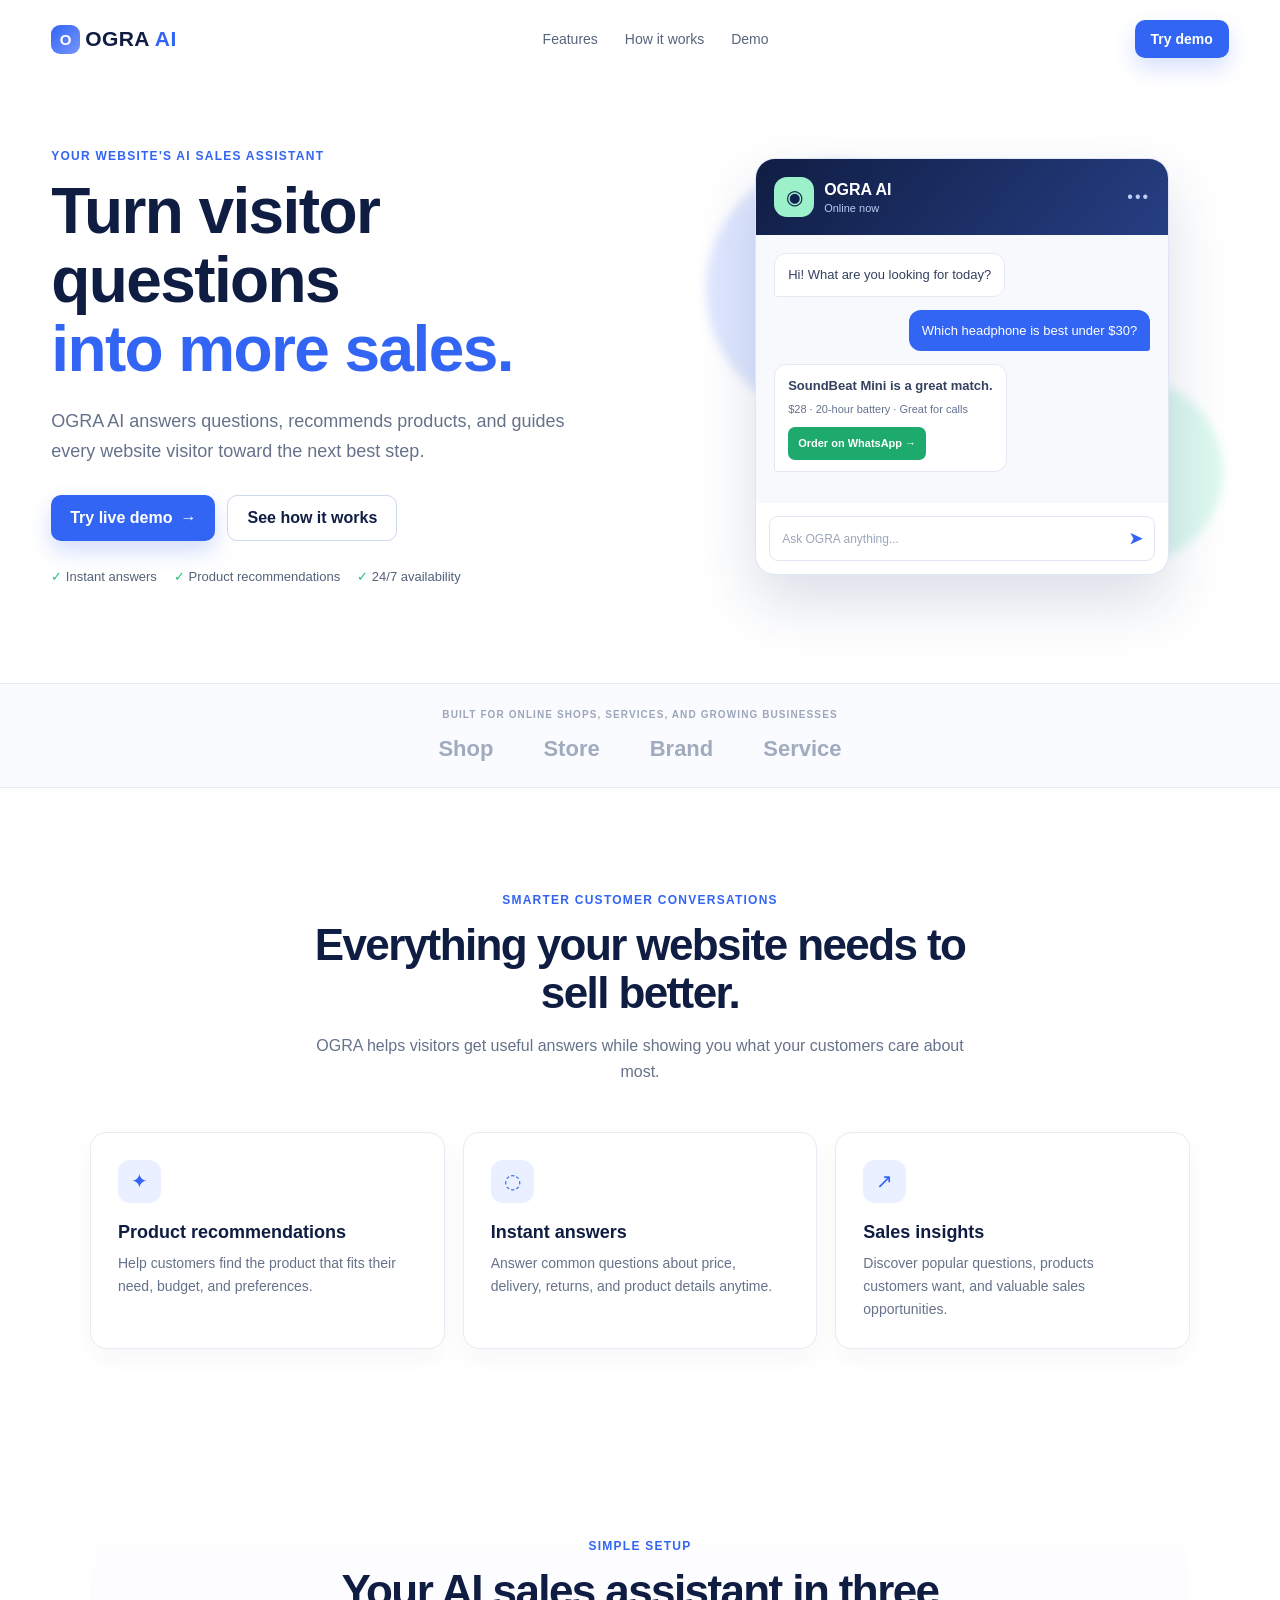
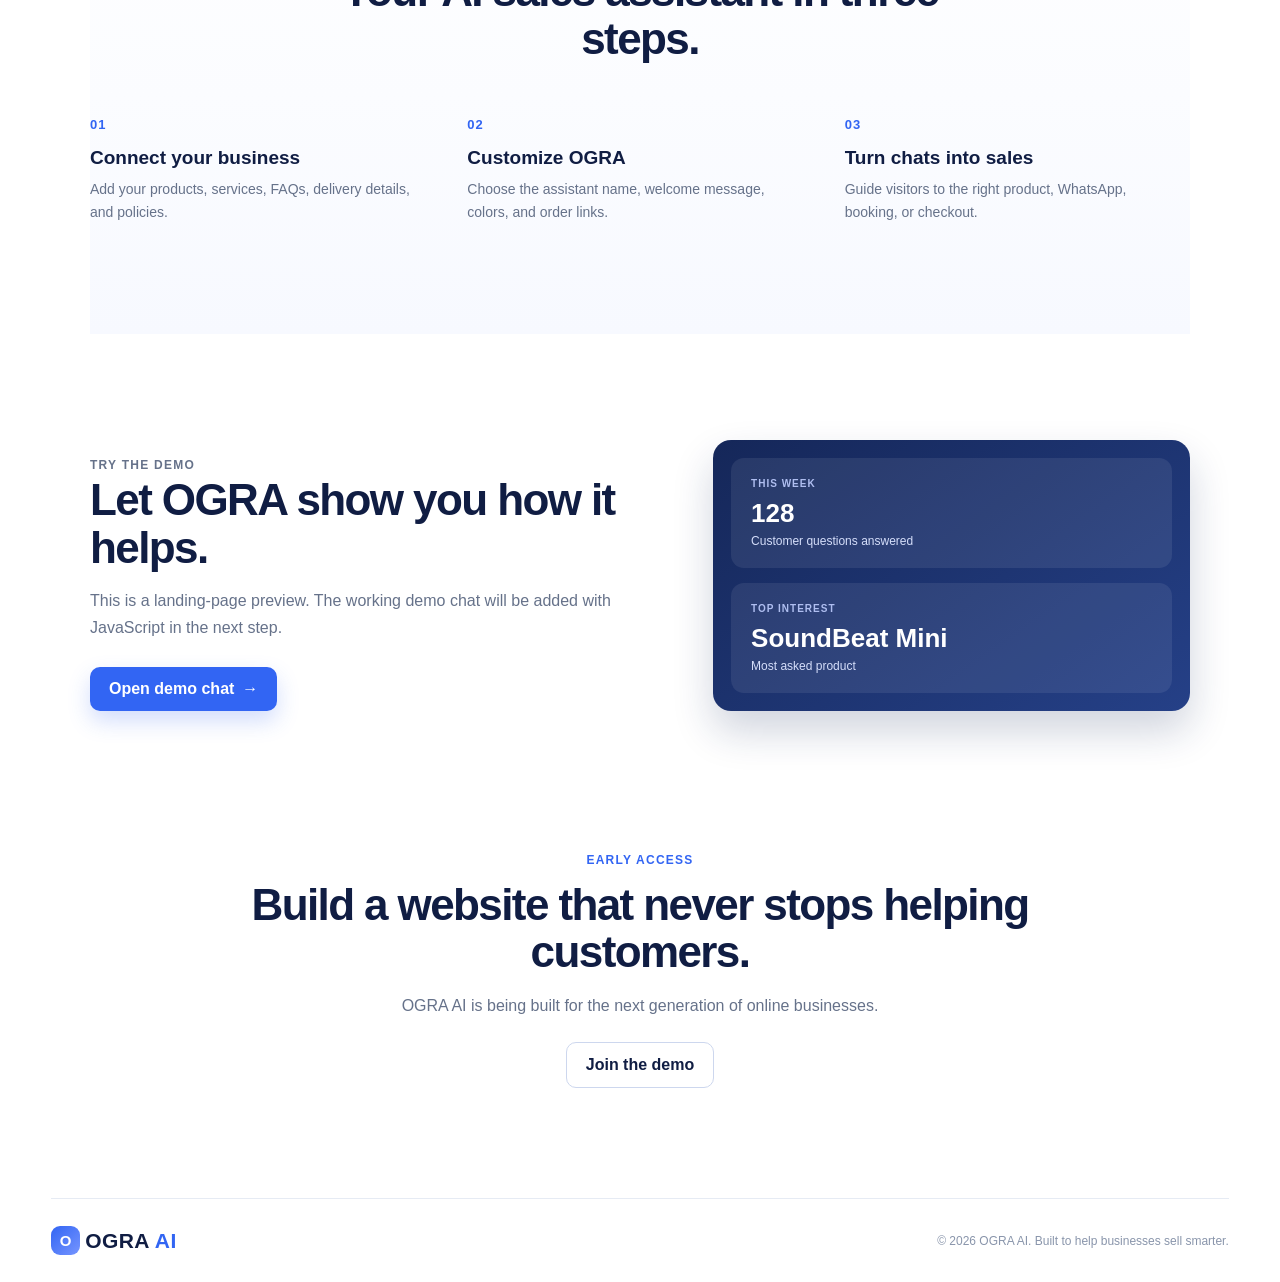
==== index.html @ 311d327b "Update index.html" ====
<!DOCTYPE html>
<html lang="en">
<head>
  <meta charset="UTF-8">
  <meta name="viewport" content="width=device-width, initial-scale=1.0">

  <title>OGRA AI — Your Website Sales Assistant</title>

  <link rel="stylesheet" href="style.css">
</head>

<body>

  <!-- INTRO: appears first -->
  <section class="ogra-intro" id="ograIntro" aria-label="OGRA opening animation">
    <div class="intro-grain"></div>

    <div class="intro-stage">
      <span class="intro-letter intro-o">O</span>
      <span class="intro-letter intro-g">G</span>
      <span class="intro-letter intro-r">R</span>
      <span class="intro-letter intro-a">A</span>

      <p class="intro-tagline">YOUR WEBSITE'S AI SALES ASSISTANT</p>
    </div>

    <div class="glass-dashboard" id="glassDashboard" aria-hidden="true">
      <div class="glass-shine"></div>

      <div class="glass-topbar">
        <div class="glass-brand">
          <span>O</span>
          <strong>OGRA</strong>
        </div>

        <div class="glass-dots">
          <i></i>
          <i></i>
          <i></i>
        </div>
      </div>

      <div class="glass-content">
        <div class="glass-side">
          <span class="glass-active"></span>
          <span></span>
          <span></span>
          <span></span>
          <span></span>
        </div>

        <div class="glass-main">
          <small>WELCOME BACK</small>
          <h2>Your AI is ready.</h2>

          <div class="glass-stats">
            <div>
              <small>CONVERSATIONS</small>
              <strong>128</strong>
            </div>

            <div>
              <small>LEADS TODAY</small>
              <strong>24</strong>
            </div>
          </div>

          <div class="glass-chart">
            <span></span>
            <span></span>
            <span></span>
            <span></span>
            <span></span>
            <span></span>
          </div>
        </div>
      </div>

      <div class="glass-crack crack-one"></div>
      <div class="glass-crack crack-two"></div>
      <div class="glass-crack crack-three"></div>
    </div>

    <div class="sound-choice" id="soundChoice">
      <button id="soundButton" type="button">
        <span>◌</span>
        Click to enable intro sound
      </button>
    </div>

    <div class="sand-layer" id="sandLayer" aria-hidden="true"></div>
  </section>

  <!-- REAL LANDING PAGE: reveals after glass effect -->
  <div class="site-reveal" id="siteReveal">
    <header class="navbar">
      <a class="logo" href="#">
        <span class="logo-mark">O</span>
        <span>OGRA</span>
        <em>AI</em>
      </a>

      <nav class="nav-links">
        <a href="#features">Features</a>
        <a href="#how-it-works">How it works</a>
        <a href="#demo">Demo</a>
      </nav>

      <a class="nav-button" href="#demo">Try demo</a>
    </header>

    <main>
      <section class="hero">
        <div class="hero-copy">
          <p class="eyebrow">YOUR WEBSITE'S AI SALES ASSISTANT</p>

          <h1>
            Turn visitor questions
            <span>into more sales.</span>
          </h1>

          <p class="hero-text">
            OGRA AI answers questions, recommends products, and guides every
            website visitor toward the next best step.
          </p>

          <div class="hero-actions">
            <a class="button primary-button" href="#demo">
              Try live demo <span>→</span>
            </a>

            <a class="button secondary-button" href="#how-it-works">
              See how it works
            </a>
          </div>

          <div class="hero-points">
            <span>✓ Instant answers</span>
            <span>✓ Product recommendations</span>
            <span>✓ 24/7 availability</span>
          </div>
        </div>

        <div class="hero-preview">
          <div class="blue-orb orb-one"></div>
          <div class="blue-orb orb-two"></div>

          <div class="chat-preview">
            <div class="chat-header">
              <div class="chat-brand">
                <span class="bot-icon">◉</span>

                <div>
                  <strong>OGRA AI</strong>
                  <small>Online now</small>
                </div>
              </div>

              <span class="more-icon">•••</span>
            </div>

            <div class="chat-body">
              <div class="message bot-message">
                Hi! What are you looking for today?
              </div>

              <div class="message user-message">
                Which headphone is best under $30?
              </div>

              <div class="message bot-message recommendation">
                <strong>SoundBeat Mini is a great match.</strong>
                <small>$28 · 20-hour battery · Great for calls</small>
                <button type="button" id="orderPreviewButton">
                  Order on WhatsApp →
                </button>
              </div>
            </div>

            <div class="chat-input-preview">
              <span>Ask OGRA anything...</span>
              <b>➤</b>
            </div>
          </div>
        </div>
      </section>

      <section class="business-strip">
        <p>BUILT FOR ONLINE SHOPS, SERVICES, AND GROWING BUSINESSES</p>

        <div class="business-types">
          <span>Shop</span>
          <span>Store</span>
          <span>Brand</span>
          <span>Service</span>
        </div>
      </section>

      <section class="features section-space" id="features">
        <div class="section-title">
          <p class="eyebrow">SMARTER CUSTOMER CONVERSATIONS</p>
          <h2>Everything your website needs to sell better.</h2>
          <p>
            OGRA helps visitors get useful answers while showing you what your
            customers care about most.
          </p>
        </div>

        <div class="feature-grid">
          <article class="feature-card">
            <div class="feature-icon">✦</div>
            <h3>Product recommendations</h3>
            <p>
              Help customers find the product that fits their need, budget, and
              preferences.
            </p>
          </article>

          <article class="feature-card">
            <div class="feature-icon">◌</div>
            <h3>Instant answers</h3>
            <p>
              Answer common questions about price, delivery, returns, and product
              details anytime.
            </p>
          </article>

          <article class="feature-card">
            <div class="feature-icon">↗</div>
            <h3>Sales insights</h3>
            <p>
              Discover popular questions, products customers want, and valuable
              sales opportunities.
            </p>
          </article>
        </div>
      </section>

      <section class="how-it-works section-space" id="how-it-works">
        <div class="section-title">
          <p class="eyebrow">SIMPLE SETUP</p>
          <h2>Your AI sales assistant in three steps.</h2>
        </div>

        <div class="steps-grid">
          <article class="step-card">
            <span class="step-number">01</span>
            <h3>Connect your business</h3>
            <p>Add your products, services, FAQs, delivery details, and policies.</p>
          </article>

          <article class="step-card">
            <span class="step-number">02</span>
            <h3>Customize OGRA</h3>
            <p>Choose the assistant name, welcome message, colors, and order links.</p>
          </article>

          <article class="step-card">
            <span class="step-number">03</span>
            <h3>Turn chats into sales</h3>
            <p>Guide visitors to the right product, WhatsApp, booking, or checkout.</p>
          </article>
        </div>
      </section>

      <section class="demo-section section-space" id="demo">
        <div class="demo-copy">
          <p class="eyebrow">TRY THE DEMO</p>
          <h2>Let OGRA show you how it helps.</h2>

          <p>
            This is a landing-page preview. The working demo chat will be added
            with JavaScript in the next step.
          </p>

          <button class="button primary-button" id="openDemoButton" type="button">
            Open demo chat <span>→</span>
          </button>
        </div>

        <div class="stats-card">
          <div>
            <small>THIS WEEK</small>
            <strong>128</strong>
            <span>Customer questions answered</span>
          </div>

          <div>
            <small>TOP INTEREST</small>
            <strong>SoundBeat Mini</strong>
            <span>Most asked product</span>
          </div>
        </div>
      </section>

      <section class="early-access">
        <p class="eyebrow">EARLY ACCESS</p>
        <h2>Build a website that never stops helping customers.</h2>
        <p>OGRA AI is being built for the next generation of online businesses.</p>
        <a class="button secondary-button" href="#demo">Join the demo</a>
      </section>
    </main>

    <footer>
      <a class="logo" href="#">
        <span class="logo-mark">O</span>
        <span>OGRA</span>
        <em>AI</em>
      </a>

      <p>© 2026 OGRA AI. Built to help businesses sell smarter.</p>
    </footer>
  </div>

  <script src="app.js"></script>
</body>
</html>
---- style.css ----
:root {
  --navy: #101d43;
  --blue: #3265f3;
  --blue-dark: #244dcc;
  --soft-blue: #eaf0ff;
  --green: #25bf80;
  --text: #18223a;
  --muted: #66728a;
  --line: #e6ebf4;
  --soft-bg: #f7f9ff;
  --white: #ffffff;
}

* {
  box-sizing: border-box;
}

html {
  scroll-behavior: smooth;
}

body {
  margin: 0;
  color: var(--text);
  background: var(--white);
  font-family: Arial, Helvetica, sans-serif;
}

a {
  color: inherit;
  text-decoration: none;
}

button,
input {
  font: inherit;
}

.navbar {
  width: min(1180px, 92%);
  min-height: 78px;
  margin: 0 auto;
  display: flex;
  align-items: center;
  justify-content: space-between;
  gap: 20px;
}

.logo {
  display: inline-flex;
  align-items: center;
  gap: 5px;
  color: var(--navy);
  font-size: 21px;
  font-weight: 800;
  letter-spacing: 0.4px;
}

.logo-mark {
  width: 29px;
  height: 29px;
  display: inline-flex;
  align-items: center;
  justify-content: center;
  border-radius: 9px;
  color: var(--white);
  background: linear-gradient(135deg, var(--blue), #7695ff);
  font-size: 15px;
}

.logo em {
  color: var(--blue);
  font-style: normal;
}

.nav-links {
  display: flex;
  align-items: center;
  gap: 27px;
  color: #58647c;
  font-size: 14px;
}

.nav-links a:hover {
  color: var(--blue);
}

.nav-button,
.button {
  display: inline-flex;
  align-items: center;
  justify-content: center;
  gap: 8px;
  border: 0;
  border-radius: 10px;
  padding: 13px 19px;
  font-weight: 700;
  cursor: pointer;
  transition: transform 0.2s ease, background 0.2s ease, border 0.2s ease;
}

.nav-button {
  padding: 11px 16px;
  color: var(--white);
  background: var(--blue);
  box-shadow: 0 10px 22px rgba(50, 101, 243, 0.2);
  font-size: 14px;
}

.primary-button {
  color: var(--white);
  background: var(--blue);
  box-shadow: 0 10px 22px rgba(50, 101, 243, 0.22);
}

.primary-button:hover,
.nav-button:hover {
  background: var(--blue-dark);
  transform: translateY(-2px);
}

.secondary-button {
  border: 1px solid #cdd7ee;
  color: var(--navy);
  background: var(--white);
}

.secondary-button:hover {
  border-color: var(--blue);
  color: var(--blue);
}

.hero {
  width: min(1180px, 92%);
  min-height: 605px;
  margin: 0 auto;
  display: grid;
  grid-template-columns: 1.05fr 0.95fr;
  align-items: center;
  gap: 55px;
  padding: 50px 0 78px;
}

.eyebrow {
  margin: 0 0 14px;
  color: var(--blue);
  font-size: 12px;
  font-weight: 800;
  letter-spacing: 1.25px;
}

.hero h1,
.section-title h2,
.demo-copy h2,
.early-access h2 {
  margin: 0;
  color: var(--navy);
  line-height: 1.08;
  letter-spacing: -1.6px;
}

.hero h1 {
  max-width: 610px;
  font-size: clamp(41px, 5.1vw, 64px);
}

.hero h1 span {
  display: block;
  color: var(--blue);
}

.hero-text {
  max-width: 520px;
  margin: 23px 0 28px;
  color: var(--muted);
  font-size: 18px;
  line-height: 1.65;
}

.hero-actions {
  display: flex;
  flex-wrap: wrap;
  gap: 12px;
}

.hero-points {
  display: flex;
  flex-wrap: wrap;
  gap: 17px;
  margin-top: 28px;
  color: #53617a;
  font-size: 13px;
}

.hero-points span::first-letter {
  color: var(--green);
}

.hero-preview {
  min-height: 430px;
  position: relative;
  display: flex;
  align-items: center;
  justify-content: center;
}

.blue-orb {
  position: absolute;
  border-radius: 50%;
  filter: blur(5px);
}

.orb-one {
  width: 258px;
  height: 258px;
  top: 2%;
  left: 2%;
  background: rgba(81, 122, 255, 0.18);
}

.orb-two {
  width: 185px;
  height: 185px;
  right: 1%;
  bottom: 4%;
  background: rgba(42, 209, 148, 0.16);
}

.chat-preview {
  width: min(100%, 414px);
  position: relative;
  z-index: 1;
  overflow: hidden;
  border: 1px solid #dfe6f4;
  border-radius: 20px;
  background: var(--white);
  box-shadow: 0 27px 60px rgba(25, 48, 104, 0.16);
}

.chat-header {
  display: flex;
  align-items: center;
  justify-content: space-between;
  padding: 18px;
  color: var(--white);
  background: linear-gradient(130deg, var(--navy), #263f83);
}

.chat-brand {
  display: flex;
  align-items: center;
  gap: 10px;
}

.bot-icon {
  width: 40px;
  height: 40px;
  display: grid;
  place-items: center;
  border-radius: 13px;
  color: #10204d;
  background: #9cf0ca;
  font-size: 20px;
}

.chat-brand strong,
.chat-brand small {
  display: block;
}

.chat-brand small {
  margin-top: 3px;
  color: #bdcaf4;
  font-size: 11px;
}

.more-icon {
  color: #c0ccf5;
  letter-spacing: 2px;
}

.chat-body {
  min-height: 268px;
  padding: 18px;
  background: #f7f9fd;
}

.message {
  width: fit-content;
  max-width: 89%;
  margin-bottom: 13px;
  padding: 11px 13px;
  border-radius: 12px;
  font-size: 13px;
  line-height: 1.5;
}

.bot-message {
  color: #34415f;
  background: var(--white);
  border: 1px solid #e4eaf4;
  border-bottom-left-radius: 3px;
}

.user-message {
  margin-left: auto;
  color: var(--white);
  background: var(--blue);
  border-bottom-right-radius: 3px;
}

.recommendation strong,
.recommendation small {
  display: block;
}

.recommendation small {
  margin-top: 5px;
  color: #65728e;
  font-size: 11px;
}

.recommendation button {
  border: 0;
  border-radius: 7px;
  margin-top: 10px;
  padding: 8px 10px;
  color: var(--white);
  background: #1eaa6c;
  font-size: 11px;
  font-weight: 700;
  cursor: pointer;
}

.chat-input-preview {
  display: flex;
  align-items: center;
  justify-content: space-between;
  margin: 13px;
  padding: 12px;
  border: 1px solid #dfe6f2;
  border-radius: 9px;
  color: #9ba6ba;
  font-size: 12px;
}

.chat-input-preview b {
  color: var(--blue);
  font-size: 16px;
}

.business-strip {
  padding: 25px 4%;
  text-align: center;
  background: #fafbff;
  border-top: 1px solid var(--line);
  border-bottom: 1px solid var(--line);
}

.business-strip p {
  margin: 0 0 16px;
  color: #9ca6b9;
  font-size: 10px;
  font-weight: 800;
  letter-spacing: 1.1px;
}

.business-types {
  display: flex;
  justify-content: center;
  flex-wrap: wrap;
  gap: 50px;
  color: #a0abbd;
  font-size: 22px;
  font-weight: 800;
}

.section-space {
  width: min(1100px, 90%);
  margin: 0 auto;
  padding: 105px 0;
}

.section-title {
  max-width: 670px;
  margin: 0 auto;
  text-align: center;
}

.section-title h2,
.demo-copy h2,
.early-access h2 {
  font-size: clamp(31px, 4vw, 44px);
}

.section-title > p:last-child,
.demo-copy > p,
.early-access > p:not(.eyebrow) {
  margin: 17px auto 0;
  color: var(--muted);
  line-height: 1.65;
}

.feature-grid {
  display: grid;
  grid-template-columns: repeat(3, 1fr);
  gap: 18px;
  margin-top: 46px;
}

.feature-card {
  padding: 27px;
  border: 1px solid var(--line);
  border-radius: 16px;
  background: var(--white);
  box-shadow: 0 10px 25px rgba(39, 61, 112, 0.04);
}

.feature-icon {
  width: 43px;
  height: 43px;
  display: grid;
  place-items: center;
  border-radius: 12px;
  color: var(--blue);
  background: var(--soft-blue);
  font-size: 20px;
}

.feature-card h3 {
  margin: 19px 0 9px;
  color: var(--navy);
  font-size: 18px;
}

.feature-card p {
  margin: 0;
  color: var(--muted);
  font-size: 14px;
  line-height: 1.65;
}

.how-it-works {
  padding-top: 85px;
  background: linear-gradient(180deg, var(--white), #f7f9ff);
}

.steps-grid {
  display: grid;
  grid-template-columns: repeat(3, 1fr);
  gap: 32px;
  margin-top: 48px;
}

.step-card {
  padding: 5px 15px 5px 0;
}

.step-number {
  display: inline-block;
  color: var(--blue);
  font-size: 13px;
  font-weight: 800;
  letter-spacing: 1px;
}

.step-card h3 {
  margin: 14px 0 9px;
  color: var(--navy);
  font-size: 19px;
}

.step-card p {
  margin: 0;
  color: var(--muted);
  font-size: 14px;
  line-height: 1.65;
}

.demo-section {
  display: grid;
  grid-template-columns: 1fr 0.85fr;
  align-items: center;
  gap: 62px;
}

.demo-copy > p {
  margin-left: 0;
}

.demo-copy .primary-button {
  margin-top: 26px;
}

.stats-card {
  display: grid;
  gap: 15px;
  padding: 18px;
  border-radius: 18px;
  color: var(--white);
  background: linear-gradient(145deg, #152759, #254087);
  box-shadow: 0 20px 40px rgba(21, 39, 89, 0.2);
}

.stats-card div {
  padding: 20px;
  border-radius: 13px;
  background: rgba(255, 255, 255, 0.08);
}

.stats-card small,
.stats-card strong,
.stats-card span {
  display: block;
}

.stats-card small {
  color: #afbef0;
  font-size: 10px;
  font-weight: 800;
  letter-spacing: 1px;
}

.stats-card strong {
  margin: 9px 0 5px;
  font-size: 26px;
}

.stats-card span {
  color: #d5defa;
  font-size: 12px;
}

.early-access {
  width: min(900px, 90%);
  margin: 0 auto;
  padding: 37px 0 110px;
  text-align: center;
}

.early-access .secondary-button {
  margin-top: 23px;
}

footer {
  width: min(1180px, 92%);
  margin: 0 auto;
  padding: 27px 0;
  display: flex;
  align-items: center;
  justify-content: space-between;
  gap: 15px;
  border-top: 1px solid var(--line);
}

footer p {
  margin: 0;
  color: #8995ab;
  font-size: 12px;
}

@media (max-width: 800px) {
  .nav-links {
    display: none;
  }

  .hero,
  .demo-section {
    grid-template-columns: 1fr;
  }

  .hero {
    padding-top: 38px;
  }

  .hero-preview {
    min-height: 375px;
  }

  .feature-grid,
  .steps-grid {
    grid-template-columns: 1fr;
  }

  .feature-card,
  .step-card {
    width: 100%;
    max-width: 500px;
    margin: 0 auto;
  }
}

@media (max-width: 500px) {
  .navbar {
    min-height: 68px;
  }

  .nav-button {
    padding: 9px 11px;
    font-size: 12px;
  }

  .hero h1 {
    font-size: 40px;
  }

  .hero-text {
    font-size: 16px;
  }

  .hero-points {
    gap: 10px;
    font-size: 12px;
  }

  .business-types {
    gap: 20px;
    font-size: 17px;
  }

  footer {
    flex-direction: column;
    align-items: flex-start;
  }
}

/* ==========================================
   SIMPLE OGRA INTRO — CHOCOLATE BACKGROUND
   ========================================== */

.ogra-intro {
  position: fixed;
  z-index: 9999;
  inset: 0;
  display: grid;
  place-items: center;
  overflow: hidden;
  background:
    radial-gradient(circle at 50% 35%, rgba(157, 95, 59, 0.33), transparent 35%),
    linear-gradient(135deg, #2a160f, #5a321f 48%, #2b1710);
  animation: ogra-intro-exit 0.9s cubic-bezier(0.7, 0, 0.9, 0.5) 4.8s forwards;
}

.intro-grain {
  position: absolute;
  inset: 0;
  opacity: 0.17;
  background-image:
    radial-gradient(rgba(255, 245, 230, 0.7) 0.7px, transparent 0.8px),
    radial-gradient(rgba(0, 0, 0, 0.5) 0.7px, transparent 0.8px);
  background-position: 0 0, 5px 5px;
  background-size: 10px 10px;
  pointer-events: none;
}

.intro-stage {
  width: min(90vw, 860px);
  position: relative;
  z-index: 2;
  display: flex;
  align-items: center;
  justify-content: center;
  gap: clamp(8px, 2vw, 25px);
  padding-bottom: 28px;
}

.ribbon-left,
.ribbon-right,
.ribbon-top,
.scissors {
  display: none;
}

.intro-stage::before {
  content: "O";
  opacity: 0;
  color: #fffdf8;
  font-family: Arial, Helvetica, sans-serif;
  font-size: clamp(90px, 18vw, 190px);
  font-weight: 900;
  letter-spacing: -10px;
  text-shadow: 0 12px 24px rgba(0, 0, 0, 0.28);
  transform: translateX(-120px) rotate(-15deg) scale(0.7);
  animation: ogra-letter-o 0.55s cubic-bezier(0.2, 0.9, 0.2, 1) 0.35s forwards;
}

.top-ribbon-left,
.top-ribbon-right {
  position: relative;
  opacity: 0;
  color: #fffdf8;
  font-family: Arial, Helvetica, sans-serif;
  font-size: clamp(90px, 18vw, 190px);
  font-weight: 900;
  line-height: 1;
  letter-spacing: -10px;
  text-shadow: 0 12px 24px rgba(0, 0, 0, 0.28);
}

.top-ribbon-left {
  order: 2;
  transform: translateY(-110px) scale(0.7);
  animation: ogra-letter-g 0.55s cubic-bezier(0.2, 0.9, 0.2, 1) 1.05s forwards;
}

.top-ribbon-right {
  order: 3;
  transform: translateY(110px) scale(0.7);
  animation: ogra-letter-r 0.55s cubic-bezier(0.2, 0.9, 0.2, 1) 1.7s forwards;
}

.intro-stage::after {
  content: "A";
  order: 4;
  opacity: 0;
  color: #fffdf8;
  font-family: Arial, Helvetica, sans-serif;
  font-size: clamp(90px, 18vw, 190px);
  font-weight: 900;
  letter-spacing: -10px;
  text-shadow: 0 12px 24px rgba(0, 0, 0, 0.28);
  transform: translateX(120px) rotate(15deg) scale(0.7);
  animation: ogra-letter-a 0.55s cubic-bezier(0.2, 0.9, 0.2, 1) 2.35s forwards;
}

.intro-tagline {
  position: absolute;
  z-index: 3;
  left: 50%;
  bottom: -20px;
  width: 100%;
  opacity: 0;
  color: #f2d8bd;
  transform: translateX(-50%) translateY(15px);
  text-align: center;
  font-family: Arial, Helvetica, sans-serif;
  font-size: clamp(9px, 1.5vw, 13px);
  font-weight: 800;
  letter-spacing: 3px;
  animation: ogra-tagline-show 0.45s ease 3.35s forwards;
}

@keyframes ogra-letter-o {
  to {
    opacity: 1;
    transform: translateX(0) rotate(0) scale(1);
  }
}

@keyframes ogra-letter-g {
  to {
    opacity: 1;
    transform: translateY(0) scale(1);
  }
}

@keyframes ogra-letter-r {
  to {
    opacity: 1;
    transform: translateY(0) scale(1);
  }
}

@keyframes ogra-letter-a {
  to {
    opacity: 1;
    transform: translateX(0) rotate(0) scale(1);
  }
}

@keyframes ogra-tagline-show {
  to {
    opacity: 1;
    transform: translateX(-50%) translateY(0);
  }
}

@keyframes ogra-intro-exit {
  to {
    visibility: hidden;
    transform: translateY(110%);
  }
}

@media (prefers-reduced-motion: reduce) {
  .ogra-intro {
    display: none;
  }
}
/* FIX: SHOW G AND R IN SIMPLE OGRA INTRO */
.ribbon-top {
  display: flex;
  position: relative;
  z-index: 3;
  width: auto;
  height: auto;
  top: auto;
  left: auto;
  transform: none;
  background: transparent;
  box-shadow: none;
  animation: none;
}

.top-ribbon-full {
  display: none;
}

.top-ribbon-left,
.top-ribbon-right {
  position: relative;
  display: inline-block;
  opacity: 0;
  color: #fffdf8;
  font-family: Arial, Helvetica, sans-serif;
  font-size: clamp(90px, 18vw, 190px);
  font-weight: 900;
  line-height: 1;
  letter-spacing: -10px;
  text-shadow: 0 12px 24px rgba(0, 0, 0, 0.28);
}

.top-ribbon-left {
  left: auto;
  order: 2;
  transform: translateY(-110px) scale(0.7);
  animation: ogra-letter-g 0.55s cubic-bezier(0.2, 0.9, 0.2, 1) 1.05s forwards;
}

.top-ribbon-right {
  right: auto;
  order: 3;
  transform: translateY(110px) scale(0.7);
  animation: ogra-letter-r 0.55s cubic-bezier(0.2, 0.9, 0.2, 1) 1.7s forwards;
}
/* ==========================================
   OGRA BALL REVEAL TRANSITION
   ========================================== */

/* Intro exits downward slightly earlier */
.ogra-intro {
  animation: ogra-intro-drop 0.9s cubic-bezier(0.7, 0, 0.9, 0.5) 4.65s forwards;
}

/* A glow ball appears in the center as the intro leaves */
.ogra-intro::after {
  position: absolute;
  z-index: 50;
  top: 50%;
  left: 50%;
  width: 22px;
  height: 22px;
  content: "";
  opacity: 0;
  border-radius: 50%;
  background: radial-gradient(
    circle at 35% 30%,
    #dce7ff 0,
    #83a5ff 24%,
    #3265f3 53%,
    #162b72 78%,
    #0d1636 100%
  );
  box-shadow:
    0 0 0 7px rgba(140, 169, 255, 0.18),
    0 0 35px 14px rgba(74, 116, 255, 0.55),
    0 0 95px 35px rgba(50, 101, 243, 0.27);
  transform: translate(-50%, -50%) scale(0);
  animation: ogra-glow-ball 1.15s cubic-bezier(0.16, 0.85, 0.3, 1) 4.05s forwards;
}

/* Keep text on top until the ball transition starts */
.intro-stage,
.intro-tagline {
  animation-fill-mode: forwards;
}

@keyframes ogra-glow-ball {
  0% {
    opacity: 0;
    transform: translate(-50%, -50%) scale(0);
  }

  15% {
    opacity: 1;
    transform: translate(-50%, -50%) scale(1);
  }

  100% {
    opacity: 1;
    transform: translate(-50%, -50%) scale(85);
  }
}

@keyframes ogra-intro-drop {
  to {
    visibility: hidden;
    transform: translateY(110%);
  }
}
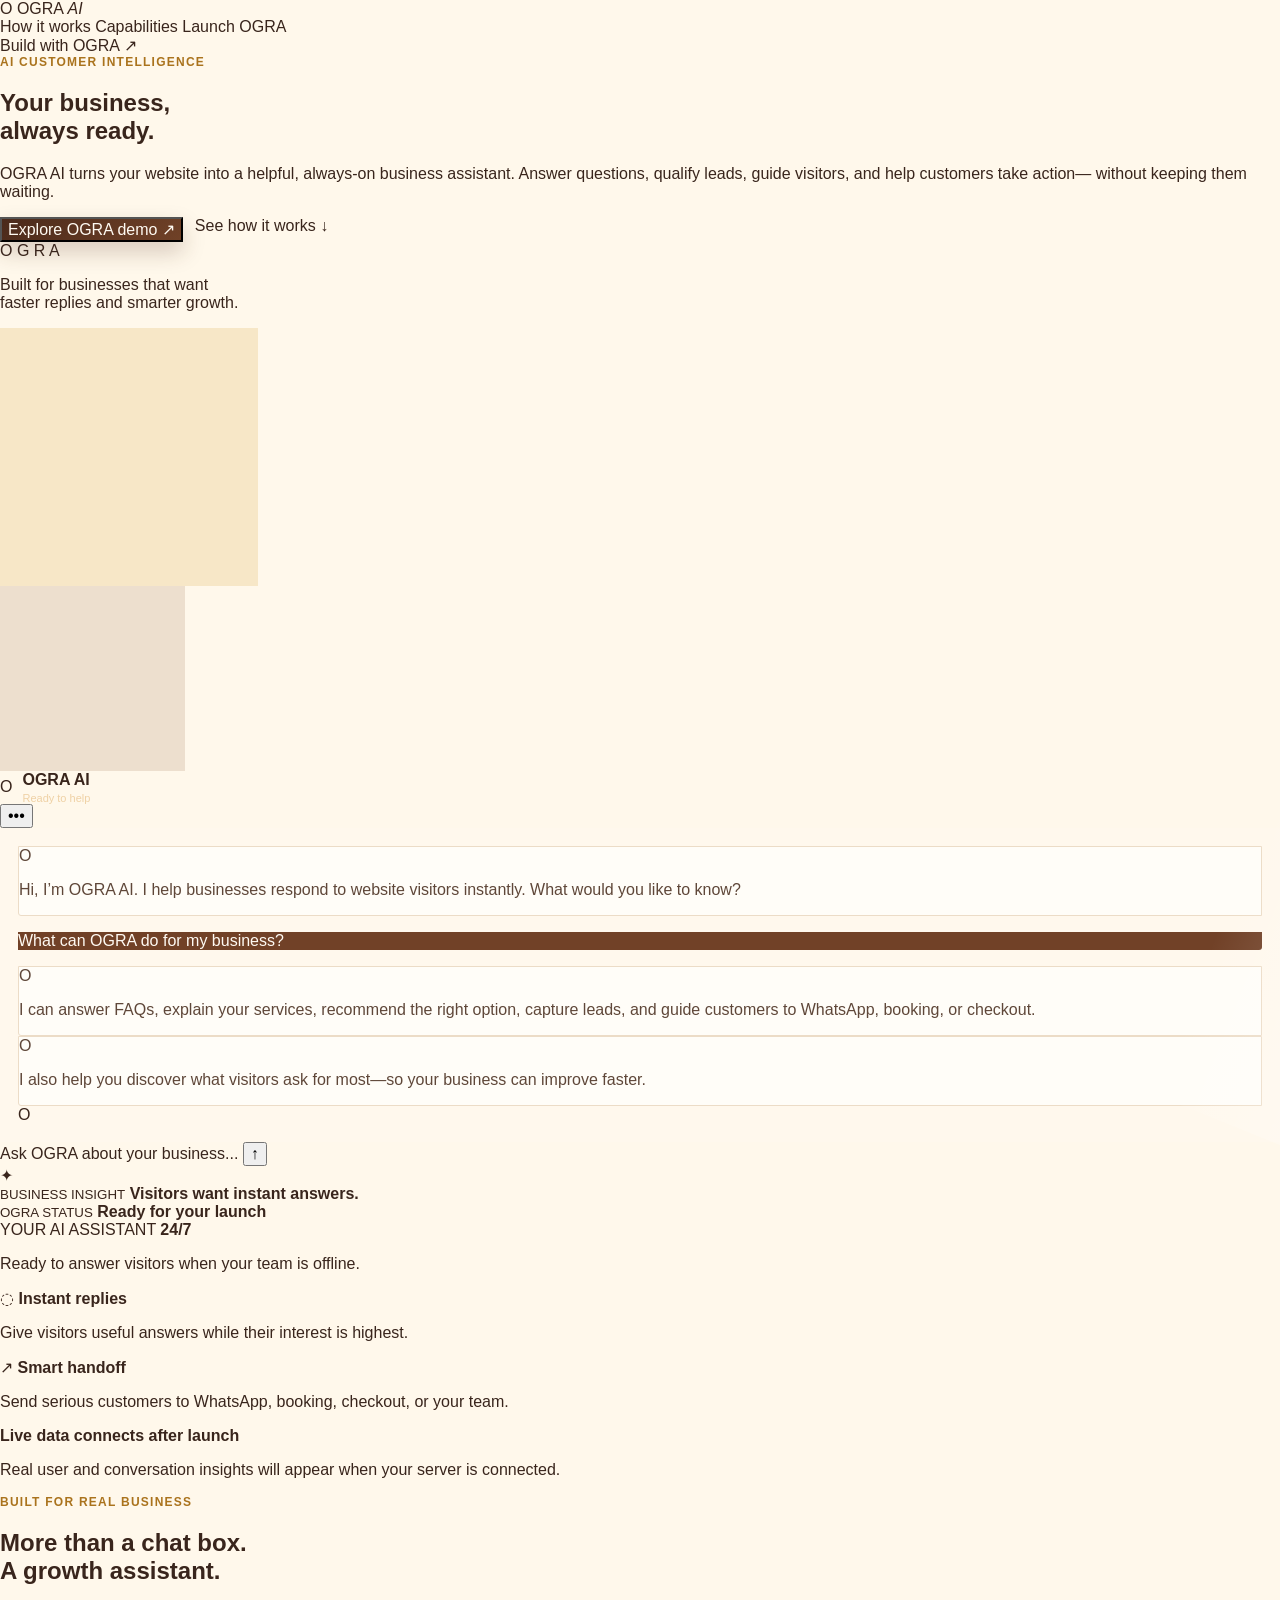
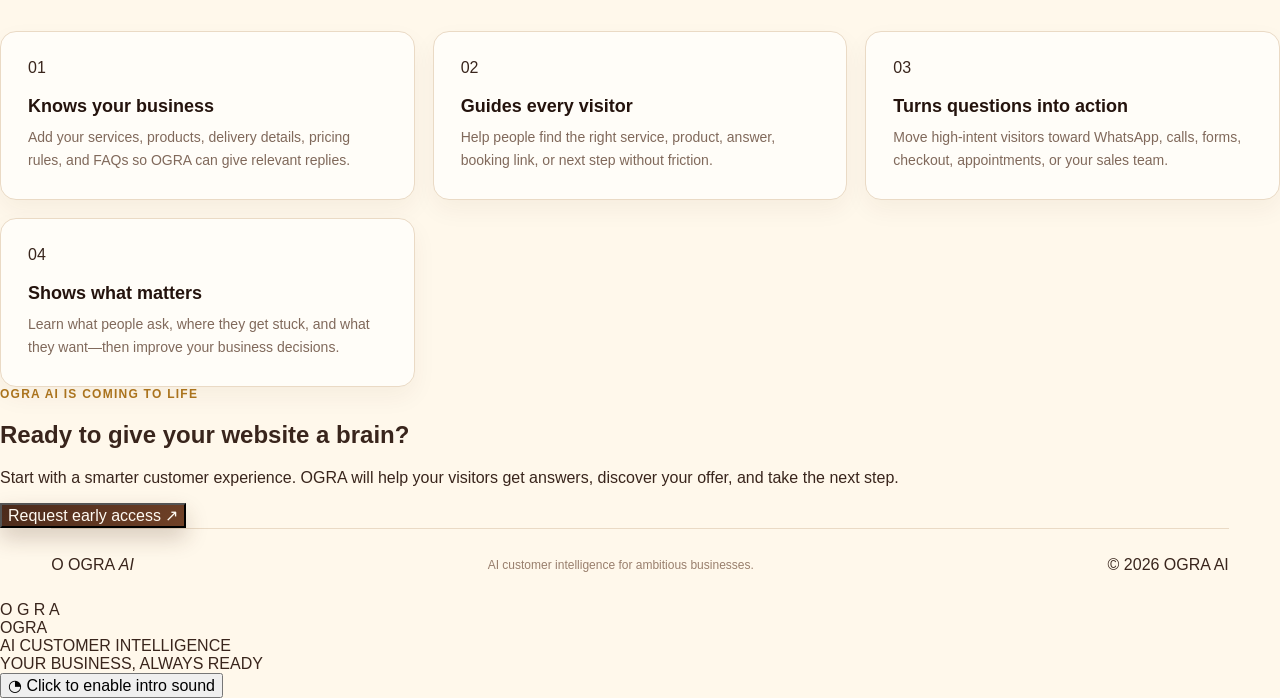
==== commit 319f2ddb: "Update index.html" ====
--- a/index.html
+++ b/index.html
@@ -1,315 +1,289 @@
 <!DOCTYPE html>
 <html lang="en">
 <head>
-  <meta charset="UTF-8">
-  <meta name="viewport" content="width=device-width, initial-scale=1.0">
-
-  <title>OGRA AI — Your Website Sales Assistant</title>
-
-  <link rel="stylesheet" href="style.css">
+  <meta charset="UTF-8" />
+  <meta name="viewport" content="width=device-width, initial-scale=1.0" />
+  <meta
+    name="description"
+    content="OGRA AI is an intelligent website chatbot that answers customers, captures leads, and helps businesses grow."
+  />
+  <title>OGRA AI — Your Business, Always Ready</title>
+
+  <link rel="preconnect" href="https://fonts.googleapis.com" />
+  <link rel="preconnect" href="https://fonts.gstatic.com" crossorigin />
+  <link
+    href="https://fonts.googleapis.com/css2?family=DM+Mono:wght@400;500&family=Manrope:wght@400;500;600;700;800&display=swap"
+    rel="stylesheet"
+  />
+
+  <link rel="stylesheet" href="style.css" />
 </head>
 
 <body>
-
-  <!-- INTRO: appears first -->
-  <section class="ogra-intro" id="ograIntro" aria-label="OGRA opening animation">
-    <div class="intro-grain"></div>
-
-    <div class="intro-stage">
-      <span class="intro-letter intro-o">O</span>
-      <span class="intro-letter intro-g">G</span>
-      <span class="intro-letter intro-r">R</span>
-      <span class="intro-letter intro-a">A</span>
-
-      <p class="intro-tagline">YOUR WEBSITE'S AI SALES ASSISTANT</p>
-    </div>
-
-    <div class="glass-dashboard" id="glassDashboard" aria-hidden="true">
-      <div class="glass-shine"></div>
-
-      <div class="glass-topbar">
-        <div class="glass-brand">
-          <span>O</span>
-          <strong>OGRA</strong>
-        </div>
-
-        <div class="glass-dots">
-          <i></i>
-          <i></i>
-          <i></i>
-        </div>
-      </div>
-
-      <div class="glass-content">
-        <div class="glass-side">
-          <span class="glass-active"></span>
-          <span></span>
-          <span></span>
-          <span></span>
-          <span></span>
-        </div>
-
-        <div class="glass-main">
-          <small>WELCOME BACK</small>
-          <h2>Your AI is ready.</h2>
-
-          <div class="glass-stats">
-            <div>
-              <small>CONVERSATIONS</small>
-              <strong>128</strong>
-            </div>
-
-            <div>
-              <small>LEADS TODAY</small>
-              <strong>24</strong>
-            </div>
-          </div>
-
-          <div class="glass-chart">
-            <span></span>
-            <span></span>
-            <span></span>
-            <span></span>
-            <span></span>
-            <span></span>
-          </div>
-        </div>
-      </div>
-
-      <div class="glass-crack crack-one"></div>
-      <div class="glass-crack crack-two"></div>
-      <div class="glass-crack crack-three"></div>
-    </div>
-
-    <div class="sound-choice" id="soundChoice">
-      <button id="soundButton" type="button">
-        <span>◌</span>
-        Click to enable intro sound
-      </button>
-    </div>
-
-    <div class="sand-layer" id="sandLayer" aria-hidden="true"></div>
-  </section>
-
-  <!-- REAL LANDING PAGE: reveals after glass effect -->
-  <div class="site-reveal" id="siteReveal">
-    <header class="navbar">
-      <a class="logo" href="#">
-        <span class="logo-mark">O</span>
-        <span>OGRA</span>
-        <em>AI</em>
+  <div class="site-shell">
+    <header class="site-header">
+      <a class="brand" href="#top" aria-label="OGRA AI home">
+        <span class="brand-mark">O</span>
+        <span>OGRA <em>AI</em></span>
       </a>
 
-      <nav class="nav-links">
-        <a href="#features">Features</a>
+      <nav class="site-nav" aria-label="Primary navigation">
         <a href="#how-it-works">How it works</a>
-        <a href="#demo">Demo</a>
+        <a href="#features">Capabilities</a>
+        <a href="#launch">Launch OGRA</a>
       </nav>
 
-      <a class="nav-button" href="#demo">Try demo</a>
+      <a class="header-cta" href="#launch">Build with OGRA <span>↗</span></a>
     </header>
 
-    <main>
-      <section class="hero">
+    <main id="top">
+      <section class="hero-section">
         <div class="hero-copy">
-          <p class="eyebrow">YOUR WEBSITE'S AI SALES ASSISTANT</p>
+          <p class="eyebrow">
+            <span class="eyebrow-dot"></span>
+            AI CUSTOMER INTELLIGENCE
+          </p>
 
           <h1>
-            Turn visitor questions
-            <span>into more sales.</span>
+            Your business,<br />
+            <span>always ready.</span>
           </h1>
 
-          <p class="hero-text">
-            OGRA AI answers questions, recommends products, and guides every
-            website visitor toward the next best step.
+          <p class="hero-description">
+            OGRA AI turns your website into a helpful, always-on business assistant.
+            Answer questions, qualify leads, guide visitors, and help customers take action—
+            without keeping them waiting.
           </p>
 
           <div class="hero-actions">
-            <a class="button primary-button" href="#demo">
-              Try live demo <span>→</span>
+            <button id="openDemoButton" class="primary-button" type="button">
+              Explore OGRA demo
+              <span>↗</span>
+            </button>
+
+            <a class="text-link" href="#how-it-works">
+              See how it works
+              <span>↓</span>
             </a>
-
-            <a class="button secondary-button" href="#how-it-works">
-              See how it works
-            </a>
-          </div>
-
-          <div class="hero-points">
-            <span>✓ Instant answers</span>
-            <span>✓ Product recommendations</span>
-            <span>✓ 24/7 availability</span>
-          </div>
-        </div>
-
-        <div class="hero-preview">
-          <div class="blue-orb orb-one"></div>
-          <div class="blue-orb orb-two"></div>
-
-          <div class="chat-preview">
-            <div class="chat-header">
+          </div>
+
+          <div class="trust-row">
+            <div class="trust-avatars" aria-label="Business teams using OGRA">
+              <span>O</span>
+              <span>G</span>
+              <span>R</span>
+              <span>A</span>
+            </div>
+
+            <p>
+              Built for businesses that want<br />
+              faster replies and smarter growth.
+            </p>
+          </div>
+        </div>
+
+        <div class="hero-visual" aria-label="OGRA AI chatbot interface preview">
+          <div class="orb orb-one"></div>
+          <div class="orb orb-two"></div>
+
+          <div class="chat-window">
+            <div class="chat-topbar">
               <div class="chat-brand">
-                <span class="bot-icon">◉</span>
-
+                <span class="chat-logo">O</span>
                 <div>
                   <strong>OGRA AI</strong>
-                  <small>Online now</small>
+                  <small><span></span> Ready to help</small>
                 </div>
               </div>
 
-              <span class="more-icon">•••</span>
+              <button class="more-button" type="button" aria-label="More options">•••</button>
             </div>
 
             <div class="chat-body">
-              <div class="message bot-message">
-                Hi! What are you looking for today?
-              </div>
-
-              <div class="message user-message">
-                Which headphone is best under $30?
-              </div>
-
-              <div class="message bot-message recommendation">
-                <strong>SoundBeat Mini is a great match.</strong>
-                <small>$28 · 20-hour battery · Great for calls</small>
-                <button type="button" id="orderPreviewButton">
-                  Order on WhatsApp →
-                </button>
-              </div>
-            </div>
-
-            <div class="chat-input-preview">
-              <span>Ask OGRA anything...</span>
-              <b>➤</b>
-            </div>
-          </div>
-        </div>
-      </section>
-
-      <section class="business-strip">
-        <p>BUILT FOR ONLINE SHOPS, SERVICES, AND GROWING BUSINESSES</p>
-
-        <div class="business-types">
-          <span>Shop</span>
-          <span>Store</span>
-          <span>Brand</span>
-          <span>Service</span>
-        </div>
-      </section>
-
-      <section class="features section-space" id="features">
-        <div class="section-title">
-          <p class="eyebrow">SMARTER CUSTOMER CONVERSATIONS</p>
-          <h2>Everything your website needs to sell better.</h2>
+              <div class="chat-message bot-message">
+                <span class="message-icon">O</span>
+                <p>
+                  Hi, I’m OGRA AI. I help businesses respond to website visitors instantly.
+                  What would you like to know?
+                </p>
+              </div>
+
+              <div class="chat-message user-message">
+                <p>What can OGRA do for my business?</p>
+              </div>
+
+              <div class="chat-message bot-message">
+                <span class="message-icon">O</span>
+                <p>
+                  I can answer FAQs, explain your services, recommend the right option,
+                  capture leads, and guide customers to WhatsApp, booking, or checkout.
+                </p>
+              </div>
+
+              <div class="chat-message bot-message compact-message">
+                <span class="message-icon">O</span>
+                <p>
+                  I also help you discover what visitors ask for most—so your business can improve faster.
+                </p>
+              </div>
+
+              <div class="typing-row">
+                <span class="message-icon">O</span>
+                <span class="typing-dots"><i></i><i></i><i></i></span>
+              </div>
+            </div>
+
+            <div class="chat-input">
+              <span>Ask OGRA about your business...</span>
+              <button type="button" aria-label="Send message">↑</button>
+            </div>
+          </div>
+
+          <div class="floating-card insight-card">
+            <span class="floating-icon">✦</span>
+            <div>
+              <small>BUSINESS INSIGHT</small>
+              <strong>Visitors want instant answers.</strong>
+            </div>
+          </div>
+
+          <div class="floating-card activity-card">
+            <span class="pulse-ring"></span>
+            <div>
+              <small>OGRA STATUS</small>
+              <strong>Ready for your launch</strong>
+            </div>
+          </div>
+        </div>
+      </section>
+
+      <section id="how-it-works" class="metrics-section">
+        <div class="metric-card metric-primary">
+          <span class="metric-label">YOUR AI ASSISTANT</span>
+          <strong>24/7</strong>
+          <p>Ready to answer visitors when your team is offline.</p>
+        </div>
+
+        <div class="metric-card">
+          <span class="metric-icon">◌</span>
+          <strong>Instant replies</strong>
+          <p>Give visitors useful answers while their interest is highest.</p>
+        </div>
+
+        <div class="metric-card">
+          <span class="metric-icon">↗</span>
+          <strong>Smart handoff</strong>
+          <p>Send serious customers to WhatsApp, booking, checkout, or your team.</p>
+        </div>
+
+        <div class="metric-card metric-live">
+          <span class="live-dot"></span>
+          <strong>Live data connects after launch</strong>
+          <p>Real user and conversation insights will appear when your server is connected.</p>
+        </div>
+      </section>
+
+      <section id="features" class="feature-section">
+        <div class="feature-heading">
+          <p class="eyebrow">
+            <span class="eyebrow-dot"></span>
+            BUILT FOR REAL BUSINESS
+          </p>
+
+          <h2>
+            More than a chat box.<br />
+            <span>A growth assistant.</span>
+          </h2>
+        </div>
+
+        <div class="feature-grid">
+          <article class="feature-card">
+            <span class="feature-number">01</span>
+            <h3>Knows your business</h3>
+            <p>Add your services, products, delivery details, pricing rules, and FAQs so OGRA can give relevant replies.</p>
+          </article>
+
+          <article class="feature-card">
+            <span class="feature-number">02</span>
+            <h3>Guides every visitor</h3>
+            <p>Help people find the right service, product, answer, booking link, or next step without friction.</p>
+          </article>
+
+          <article class="feature-card">
+            <span class="feature-number">03</span>
+            <h3>Turns questions into action</h3>
+            <p>Move high-intent visitors toward WhatsApp, calls, forms, checkout, appointments, or your sales team.</p>
+          </article>
+
+          <article class="feature-card">
+            <span class="feature-number">04</span>
+            <h3>Shows what matters</h3>
+            <p>Learn what people ask, where they get stuck, and what they want—then improve your business decisions.</p>
+          </article>
+        </div>
+      </section>
+
+      <section id="launch" class="launch-section">
+        <div>
+          <p class="eyebrow">
+            <span class="eyebrow-dot"></span>
+            OGRA AI IS COMING TO LIFE
+          </p>
+
+          <h2>Ready to give your website a brain?</h2>
+
           <p>
-            OGRA helps visitors get useful answers while showing you what your
-            customers care about most.
-          </p>
-        </div>
-
-        <div class="feature-grid">
-          <article class="feature-card">
-            <div class="feature-icon">✦</div>
-            <h3>Product recommendations</h3>
-            <p>
-              Help customers find the product that fits their need, budget, and
-              preferences.
-            </p>
-          </article>
-
-          <article class="feature-card">
-            <div class="feature-icon">◌</div>
-            <h3>Instant answers</h3>
-            <p>
-              Answer common questions about price, delivery, returns, and product
-              details anytime.
-            </p>
-          </article>
-
-          <article class="feature-card">
-            <div class="feature-icon">↗</div>
-            <h3>Sales insights</h3>
-            <p>
-              Discover popular questions, products customers want, and valuable
-              sales opportunities.
-            </p>
-          </article>
-        </div>
-      </section>
-
-      <section class="how-it-works section-space" id="how-it-works">
-        <div class="section-title">
-          <p class="eyebrow">SIMPLE SETUP</p>
-          <h2>Your AI sales assistant in three steps.</h2>
-        </div>
-
-        <div class="steps-grid">
-          <article class="step-card">
-            <span class="step-number">01</span>
-            <h3>Connect your business</h3>
-            <p>Add your products, services, FAQs, delivery details, and policies.</p>
-          </article>
-
-          <article class="step-card">
-            <span class="step-number">02</span>
-            <h3>Customize OGRA</h3>
-            <p>Choose the assistant name, welcome message, colors, and order links.</p>
-          </article>
-
-          <article class="step-card">
-            <span class="step-number">03</span>
-            <h3>Turn chats into sales</h3>
-            <p>Guide visitors to the right product, WhatsApp, booking, or checkout.</p>
-          </article>
-        </div>
-      </section>
-
-      <section class="demo-section section-space" id="demo">
-        <div class="demo-copy">
-          <p class="eyebrow">TRY THE DEMO</p>
-          <h2>Let OGRA show you how it helps.</h2>
-
-          <p>
-            This is a landing-page preview. The working demo chat will be added
-            with JavaScript in the next step.
-          </p>
-
-          <button class="button primary-button" id="openDemoButton" type="button">
-            Open demo chat <span>→</span>
-          </button>
-        </div>
-
-        <div class="stats-card">
-          <div>
-            <small>THIS WEEK</small>
-            <strong>128</strong>
-            <span>Customer questions answered</span>
-          </div>
-
-          <div>
-            <small>TOP INTEREST</small>
-            <strong>SoundBeat Mini</strong>
-            <span>Most asked product</span>
-          </div>
-        </div>
-      </section>
-
-      <section class="early-access">
-        <p class="eyebrow">EARLY ACCESS</p>
-        <h2>Build a website that never stops helping customers.</h2>
-        <p>OGRA AI is being built for the next generation of online businesses.</p>
-        <a class="button secondary-button" href="#demo">Join the demo</a>
+            Start with a smarter customer experience. OGRA will help your visitors get answers,
+            discover your offer, and take the next step.
+          </p>
+        </div>
+
+        <button id="orderPreviewButton" class="primary-button launch-button" type="button">
+          Request early access
+          <span>↗</span>
+        </button>
       </section>
     </main>
 
-    <footer>
-      <a class="logo" href="#">
-        <span class="logo-mark">O</span>
-        <span>OGRA</span>
-        <em>AI</em>
+    <footer class="site-footer">
+      <a class="brand" href="#top" aria-label="OGRA AI home">
+        <span class="brand-mark">O</span>
+        <span>OGRA <em>AI</em></span>
       </a>
 
-      <p>© 2026 OGRA AI. Built to help businesses sell smarter.</p>
+      <p>AI customer intelligence for ambitious businesses.</p>
+
+      <span>© 2026 OGRA AI</span>
     </footer>
+  </div>
+
+  <div id="introOverlay" class="intro-overlay" aria-hidden="true">
+    <div class="intro-noise"></div>
+
+    <div class="intro-word" aria-label="OGRA">
+      <span>O</span>
+      <span>G</span>
+      <span>R</span>
+      <span>A</span>
+    </div>
+
+    <div class="glass-stage">
+      <div class="glass-panel">
+        <div class="glass-shine"></div>
+        <div class="glass-grid"></div>
+        <div class="glass-title">OGRA</div>
+        <div class="glass-subtitle">AI CUSTOMER INTELLIGENCE</div>
+        <div class="glass-line"></div>
+        <div class="glass-detail">YOUR BUSINESS, ALWAYS READY</div>
+      </div>
+    </div>
+
+    <button id="soundButton" class="sound-button" type="button">
+      <span>◔</span>
+      Click to enable intro sound
+    </button>
+
+    <div id="sandLayer" class="sand-layer" aria-hidden="true"></div>
   </div>
 
   <script src="app.js"></script>
--- a/style.css
+++ b/style.css
@@ -1,14 +1,14 @@
 :root {
-  --navy: #101d43;
-  --blue: #3265f3;
-  --blue-dark: #244dcc;
-  --soft-blue: #eaf0ff;
-  --green: #25bf80;
-  --text: #18223a;
-  --muted: #66728a;
-  --line: #e6ebf4;
-  --soft-bg: #f7f9ff;
-  --white: #ffffff;
+  --chocolate: #3c2217;
+  --deep-chocolate: #24130d;
+  --gold: #d7a54a;
+  --soft-gold: #f4dfa3;
+  --cream: #fff8eb;
+  --warm-white: #fffdf8;
+  --text: #39251c;
+  --muted: #80695b;
+  --line: #eadac5;
+  --green: #25a86c;
 }
 
 * {
@@ -22,7 +22,7 @@
 body {
   margin: 0;
   color: var(--text);
-  background: var(--white);
+  background: var(--cream);
   font-family: Arial, Helvetica, sans-serif;
 }
 
@@ -34,6 +34,17 @@
 button,
 input {
   font: inherit;
+}
+
+.site-reveal {
+  position: relative;
+  z-index: 1;
+  min-height: 100vh;
+  opacity: 0;
+  transform: scale(0.86);
+  transform-origin: center center;
+  filter: blur(12px);
+  animation: site-reveal 1s cubic-bezier(0.16, 0.85, 0.3, 1) 5.8s forwards;
 }
 
 .navbar {
@@ -50,7 +61,7 @@
   display: inline-flex;
   align-items: center;
   gap: 5px;
-  color: var(--navy);
+  color: var(--deep-chocolate);
   font-size: 21px;
   font-weight: 800;
   letter-spacing: 0.4px;
@@ -63,13 +74,13 @@
   align-items: center;
   justify-content: center;
   border-radius: 9px;
-  color: var(--white);
-  background: linear-gradient(135deg, var(--blue), #7695ff);
+  color: var(--deep-chocolate);
+  background: linear-gradient(135deg, #f6df9a, var(--gold));
   font-size: 15px;
 }
 
 .logo em {
-  color: var(--blue);
+  color: #ae7920;
   font-style: normal;
 }
 
@@ -77,12 +88,12 @@
   display: flex;
   align-items: center;
   gap: 27px;
-  color: #58647c;
+  color: #725d51;
   font-size: 14px;
 }
 
 .nav-links a:hover {
-  color: var(--blue);
+  color: #a96e15;
 }
 
 .nav-button,
@@ -99,35 +110,28 @@
   transition: transform 0.2s ease, background 0.2s ease, border 0.2s ease;
 }
 
-.nav-button {
-  padding: 11px 16px;
-  color: var(--white);
-  background: var(--blue);
-  box-shadow: 0 10px 22px rgba(50, 101, 243, 0.2);
-  font-size: 14px;
-}
-
+.nav-button,
 .primary-button {
-  color: var(--white);
-  background: var(--blue);
-  box-shadow: 0 10px 22px rgba(50, 101, 243, 0.22);
+  color: #fffaf2;
+  background: linear-gradient(135deg, #4b2a1b, #704127);
+  box-shadow: 0 10px 22px rgba(73, 39, 21, 0.22);
 }
 
 .primary-button:hover,
 .nav-button:hover {
-  background: var(--blue-dark);
+  background: #27150e;
   transform: translateY(-2px);
 }
 
 .secondary-button {
-  border: 1px solid #cdd7ee;
-  color: var(--navy);
-  background: var(--white);
+  border: 1px solid #d9b978;
+  color: #5c351e;
+  background: #fffdf8;
 }
 
 .secondary-button:hover {
-  border-color: var(--blue);
-  color: var(--blue);
+  border-color: #a97019;
+  color: #9c6515;
 }
 
 .hero {
@@ -143,7 +147,7 @@
 
 .eyebrow {
   margin: 0 0 14px;
-  color: var(--blue);
+  color: #aa731d;
   font-size: 12px;
   font-weight: 800;
   letter-spacing: 1.25px;
@@ -154,7 +158,7 @@
 .demo-copy h2,
 .early-access h2 {
   margin: 0;
-  color: var(--navy);
+  color: var(--deep-chocolate);
   line-height: 1.08;
   letter-spacing: -1.6px;
 }
@@ -166,7 +170,7 @@
 
 .hero h1 span {
   display: block;
-  color: var(--blue);
+  color: #b17618;
 }
 
 .hero-text {
@@ -188,7 +192,7 @@
   flex-wrap: wrap;
   gap: 17px;
   margin-top: 28px;
-  color: #53617a;
+  color: #765e50;
   font-size: 13px;
 }
 
@@ -215,7 +219,7 @@
   height: 258px;
   top: 2%;
   left: 2%;
-  background: rgba(81, 122, 255, 0.18);
+  background: rgba(222, 174, 83, 0.24);
 }
 
 .orb-two {
@@ -223,7 +227,7 @@
   height: 185px;
   right: 1%;
   bottom: 4%;
-  background: rgba(42, 209, 148, 0.16);
+  background: rgba(136, 83, 44, 0.15);
 }
 
 .chat-preview {
@@ -231,10 +235,10 @@
   position: relative;
   z-index: 1;
   overflow: hidden;
-  border: 1px solid #dfe6f4;
+  border: 1px solid #ead8bd;
   border-radius: 20px;
-  background: var(--white);
-  box-shadow: 0 27px 60px rgba(25, 48, 104, 0.16);
+  background: var(--warm-white);
+  box-shadow: 0 27px 60px rgba(76, 43, 24, 0.18);
 }
 
 .chat-header {
@@ -242,8 +246,8 @@
   align-items: center;
   justify-content: space-between;
   padding: 18px;
-  color: var(--white);
-  background: linear-gradient(130deg, var(--navy), #263f83);
+  color: #fffaf3;
+  background: linear-gradient(130deg, #392016, #704127);
 }
 
 .chat-brand {
@@ -258,8 +262,8 @@
   display: grid;
   place-items: center;
   border-radius: 13px;
-  color: #10204d;
-  background: #9cf0ca;
+  color: #3a2114;
+  background: #f5d783;
   font-size: 20px;
 }
 
@@ -270,19 +274,19 @@
 
 .chat-brand small {
   margin-top: 3px;
-  color: #bdcaf4;
+  color: #efd1a5;
   font-size: 11px;
 }
 
 .more-icon {
-  color: #c0ccf5;
+  color: #efd1a5;
   letter-spacing: 2px;
 }
 
 .chat-body {
   min-height: 268px;
   padding: 18px;
-  background: #f7f9fd;
+  background: #fff8ed;
 }
 
 .message {
@@ -296,16 +300,16 @@
 }
 
 .bot-message {
-  color: #34415f;
-  background: var(--white);
-  border: 1px solid #e4eaf4;
+  color: #5f4739;
+  background: var(--warm-white);
+  border: 1px solid #ecdcc7;
   border-bottom-left-radius: 3px;
 }
 
 .user-message {
   margin-left: auto;
-  color: var(--white);
-  background: var(--blue);
+  color: #fffaf3;
+  background: #714127;
   border-bottom-right-radius: 3px;
 }
 
@@ -316,7 +320,7 @@
 
 .recommendation small {
   margin-top: 5px;
-  color: #65728e;
+  color: #80695b;
   font-size: 11px;
 }
 
@@ -325,8 +329,8 @@
   border-radius: 7px;
   margin-top: 10px;
   padding: 8px 10px;
-  color: var(--white);
-  background: #1eaa6c;
+  color: #fffaf2;
+  background: #1c9c62;
   font-size: 11px;
   font-weight: 700;
   cursor: pointer;
@@ -338,28 +342,28 @@
   justify-content: space-between;
   margin: 13px;
   padding: 12px;
-  border: 1px solid #dfe6f2;
+  border: 1px solid #ead8c2;
   border-radius: 9px;
-  color: #9ba6ba;
+  color: #ab9788;
   font-size: 12px;
 }
 
 .chat-input-preview b {
-  color: var(--blue);
+  color: #aa731d;
   font-size: 16px;
 }
 
 .business-strip {
   padding: 25px 4%;
   text-align: center;
-  background: #fafbff;
+  background: #fffaf2;
   border-top: 1px solid var(--line);
   border-bottom: 1px solid var(--line);
 }
 
 .business-strip p {
   margin: 0 0 16px;
-  color: #9ca6b9;
+  color: #a8917d;
   font-size: 10px;
   font-weight: 800;
   letter-spacing: 1.1px;
@@ -370,7 +374,7 @@
   justify-content: center;
   flex-wrap: wrap;
   gap: 50px;
-  color: #a0abbd;
+  color: #ad987d;
   font-size: 22px;
   font-weight: 800;
 }
@@ -412,8 +416,8 @@
   padding: 27px;
   border: 1px solid var(--line);
   border-radius: 16px;
-  background: var(--white);
-  box-shadow: 0 10px 25px rgba(39, 61, 112, 0.04);
+  background: var(--warm-white);
+  box-shadow: 0 10px 25px rgba(69, 39, 22, 0.05);
 }
 
 .feature-icon {
@@ -422,14 +426,14 @@
   display: grid;
   place-items: center;
   border-radius: 12px;
-  color: var(--blue);
-  background: var(--soft-blue);
+  color: #8c5814;
+  background: #f8e8ba;
   font-size: 20px;
 }
 
 .feature-card h3 {
   margin: 19px 0 9px;
-  color: var(--navy);
+  color: var(--deep-chocolate);
   font-size: 18px;
 }
 
@@ -442,7 +446,7 @@
 
 .how-it-works {
   padding-top: 85px;
-  background: linear-gradient(180deg, var(--white), #f7f9ff);
+  background: linear-gradient(180deg, #fffdf8, #fff5e4);
 }
 
 .steps-grid {
@@ -458,7 +462,7 @@
 
 .step-number {
   display: inline-block;
-  color: var(--blue);
+  color: #aa731d;
   font-size: 13px;
   font-weight: 800;
   letter-spacing: 1px;
@@ -466,7 +470,7 @@
 
 .step-card h3 {
   margin: 14px 0 9px;
-  color: var(--navy);
+  color: var(--deep-chocolate);
   font-size: 19px;
 }
 
@@ -497,9 +501,9 @@
   gap: 15px;
   padding: 18px;
   border-radius: 18px;
-  color: var(--white);
-  background: linear-gradient(145deg, #152759, #254087);
-  box-shadow: 0 20px 40px rgba(21, 39, 89, 0.2);
+  color: #fffaf3;
+  background: linear-gradient(145deg, #321b12, #704127);
+  box-shadow: 0 20px 40px rgba(55, 29, 17, 0.22);
 }
 
 .stats-card div {
@@ -515,7 +519,7 @@
 }
 
 .stats-card small {
-  color: #afbef0;
+  color: #e8c890;
   font-size: 10px;
   font-weight: 800;
   letter-spacing: 1px;
@@ -527,7 +531,7 @@
 }
 
 .stats-card span {
-  color: #d5defa;
+  color: #f1dfc7;
   font-size: 12px;
 }
 
@@ -555,78 +559,11 @@
 
 footer p {
   margin: 0;
-  color: #8995ab;
+  color: #997f6d;
   font-size: 12px;
 }
 
-@media (max-width: 800px) {
-  .nav-links {
-    display: none;
-  }
-
-  .hero,
-  .demo-section {
-    grid-template-columns: 1fr;
-  }
-
-  .hero {
-    padding-top: 38px;
-  }
-
-  .hero-preview {
-    min-height: 375px;
-  }
-
-  .feature-grid,
-  .steps-grid {
-    grid-template-columns: 1fr;
-  }
-
-  .feature-card,
-  .step-card {
-    width: 100%;
-    max-width: 500px;
-    margin: 0 auto;
-  }
-}
-
-@media (max-width: 500px) {
-  .navbar {
-    min-height: 68px;
-  }
-
-  .nav-button {
-    padding: 9px 11px;
-    font-size: 12px;
-  }
-
-  .hero h1 {
-    font-size: 40px;
-  }
-
-  .hero-text {
-    font-size: 16px;
-  }
-
-  .hero-points {
-    gap: 10px;
-    font-size: 12px;
-  }
-
-  .business-types {
-    gap: 20px;
-    font-size: 17px;
-  }
-
-  footer {
-    flex-direction: column;
-    align-items: flex-start;
-  }
-}
-
-/* ==========================================
-   SIMPLE OGRA INTRO — CHOCOLATE BACKGROUND
-   ========================================== */
+/* OGRA intro */
 
 .ogra-intro {
   position: fixed;
@@ -636,17 +573,17 @@
   place-items: center;
   overflow: hidden;
   background:
-    radial-gradient(circle at 50% 35%, rgba(157, 95, 59, 0.33), transparent 35%),
-    linear-gradient(135deg, #2a160f, #5a321f 48%, #2b1710);
-  animation: ogra-intro-exit 0.9s cubic-bezier(0.7, 0, 0.9, 0.5) 4.8s forwards;
+    radial-gradient(circle at 50% 35%, rgba(181, 123, 62, 0.28), transparent 35%),
+    linear-gradient(135deg, #21110b, #54301e 48%, #26140d);
+  animation: intro-hide 0.7s ease 6.15s forwards;
 }
 
 .intro-grain {
   position: absolute;
   inset: 0;
-  opacity: 0.17;
+  opacity: 0.18;
   background-image:
-    radial-gradient(rgba(255, 245, 230, 0.7) 0.7px, transparent 0.8px),
+    radial-gradient(rgba(255, 241, 214, 0.7) 0.7px, transparent 0.8px),
     radial-gradient(rgba(0, 0, 0, 0.5) 0.7px, transparent 0.8px);
   background-position: 0 0, 5px 5px;
   background-size: 10px 10px;
@@ -654,131 +591,519 @@
 }
 
 .intro-stage {
-  width: min(90vw, 860px);
   position: relative;
-  z-index: 2;
+  z-index: 3;
   display: flex;
   align-items: center;
   justify-content: center;
   gap: clamp(8px, 2vw, 25px);
-  padding-bottom: 28px;
-}
-
-.ribbon-left,
-.ribbon-right,
-.ribbon-top,
-.scissors {
-  display: none;
-}
-
-.intro-stage::before {
-  content: "O";
+  width: min(90vw, 860px);
+  padding-bottom: 180px;
+}
+
+.intro-letter {
   opacity: 0;
-  color: #fffdf8;
-  font-family: Arial, Helvetica, sans-serif;
+  color: #fffaf0;
   font-size: clamp(90px, 18vw, 190px);
   font-weight: 900;
   letter-spacing: -10px;
-  text-shadow: 0 12px 24px rgba(0, 0, 0, 0.28);
+  line-height: 1;
+  text-shadow: 0 12px 24px rgba(0, 0, 0, 0.3);
+}
+
+.intro-o {
   transform: translateX(-120px) rotate(-15deg) scale(0.7);
-  animation: ogra-letter-o 0.55s cubic-bezier(0.2, 0.9, 0.2, 1) 0.35s forwards;
-}
-
-.top-ribbon-left,
-.top-ribbon-right {
-  position: relative;
-  opacity: 0;
-  color: #fffdf8;
-  font-family: Arial, Helvetica, sans-serif;
-  font-size: clamp(90px, 18vw, 190px);
-  font-weight: 900;
-  line-height: 1;
-  letter-spacing: -10px;
-  text-shadow: 0 12px 24px rgba(0, 0, 0, 0.28);
-}
-
-.top-ribbon-left {
-  order: 2;
+  animation: letter-o 0.55s cubic-bezier(0.2, 0.9, 0.2, 1) 0.35s forwards;
+}
+
+.intro-g {
   transform: translateY(-110px) scale(0.7);
-  animation: ogra-letter-g 0.55s cubic-bezier(0.2, 0.9, 0.2, 1) 1.05s forwards;
-}
-
-.top-ribbon-right {
-  order: 3;
+  animation: letter-g 0.55s cubic-bezier(0.2, 0.9, 0.2, 1) 1.05s forwards;
+}
+
+.intro-r {
   transform: translateY(110px) scale(0.7);
-  animation: ogra-letter-r 0.55s cubic-bezier(0.2, 0.9, 0.2, 1) 1.7s forwards;
-}
-
-.intro-stage::after {
-  content: "A";
-  order: 4;
-  opacity: 0;
-  color: #fffdf8;
-  font-family: Arial, Helvetica, sans-serif;
-  font-size: clamp(90px, 18vw, 190px);
-  font-weight: 900;
-  letter-spacing: -10px;
-  text-shadow: 0 12px 24px rgba(0, 0, 0, 0.28);
+  animation: letter-r 0.55s cubic-bezier(0.2, 0.9, 0.2, 1) 1.7s forwards;
+}
+
+.intro-a {
   transform: translateX(120px) rotate(15deg) scale(0.7);
-  animation: ogra-letter-a 0.55s cubic-bezier(0.2, 0.9, 0.2, 1) 2.35s forwards;
+  animation: letter-a 0.55s cubic-bezier(0.2, 0.9, 0.2, 1) 2.35s forwards;
 }
 
 .intro-tagline {
   position: absolute;
-  z-index: 3;
+  bottom: 142px;
   left: 50%;
-  bottom: -20px;
   width: 100%;
+  margin: 0;
   opacity: 0;
   color: #f2d8bd;
   transform: translateX(-50%) translateY(15px);
   text-align: center;
-  font-family: Arial, Helvetica, sans-serif;
   font-size: clamp(9px, 1.5vw, 13px);
   font-weight: 800;
   letter-spacing: 3px;
-  animation: ogra-tagline-show 0.45s ease 3.35s forwards;
-}
-
-@keyframes ogra-letter-o {
+  animation: tagline-show 0.45s ease 3.15s forwards;
+}
+
+/* Glass dashboard */
+
+.glass-dashboard {
+  position: absolute;
+  z-index: 5;
+  top: 50%;
+  left: 50%;
+  width: min(78vw, 720px);
+  aspect-ratio: 1.65 / 1;
+  overflow: hidden;
+  opacity: 0;
+  border: 1px solid rgba(255, 241, 208, 0.72);
+  border-radius: 25px;
+  background: linear-gradient(
+    135deg,
+    rgba(255, 255, 255, 0.28),
+    rgba(255, 231, 179, 0.15)
+  );
+  box-shadow:
+    inset 0 1px 0 rgba(255, 255, 255, 0.55),
+    0 22px 70px rgba(0, 0, 0, 0.35);
+  backdrop-filter: blur(14px);
+  transform: translate(-50%, -40%) scale(0.45) rotateX(16deg);
+  animation: glass-arrive 0.8s cubic-bezier(0.16, 0.85, 0.3, 1) 3.75s forwards,
+             glass-break 0.55s ease-in 5.18s forwards;
+}
+
+.glass-shine {
+  position: absolute;
+  top: -40%;
+  left: -20%;
+  width: 45%;
+  height: 180%;
+  background: linear-gradient(90deg, transparent, rgba(255, 255, 255, 0.45), transparent);
+  transform: rotate(22deg);
+  animation: glass-shine 1.1s ease 4.05s forwards;
+}
+
+.glass-topbar {
+  position: relative;
+  z-index: 1;
+  min-height: 16%;
+  display: flex;
+  align-items: center;
+  justify-content: space-between;
+  padding: 0 5%;
+  border-bottom: 1px solid rgba(255, 248, 234, 0.33);
+  color: #fff9ed;
+  background: rgba(43, 23, 14, 0.58);
+}
+
+.glass-brand {
+  display: flex;
+  align-items: center;
+  gap: 8px;
+  font-size: clamp(12px, 1.7vw, 19px);
+}
+
+.glass-brand span {
+  display: grid;
+  width: 27px;
+  height: 27px;
+  place-items: center;
+  border-radius: 8px;
+  color: #3b2114;
+  background: #f0cc75;
+  font-size: 13px;
+  font-weight: 900;
+}
+
+.glass-dots {
+  display: flex;
+  gap: 6px;
+}
+
+.glass-dots i {
+  width: 7px;
+  height: 7px;
+  border-radius: 50%;
+  background: #e8c384;
+}
+
+.glass-content {
+  position: relative;
+  z-index: 1;
+  display: grid;
+  grid-template-columns: 18% 1fr;
+  height: 84%;
+}
+
+.glass-side {
+  display: grid;
+  align-content: start;
+  gap: 10px;
+  padding: 11% 22%;
+  border-right: 1px solid rgba(255, 248, 234, 0.23);
+  background: rgba(49, 28, 17, 0.3);
+}
+
+.glass-side span {
+  height: 8px;
+  border-radius: 10px;
+  background: rgba(255, 240, 203, 0.36);
+}
+
+.glass-side .glass-active {
+  background: #e7b650;
+}
+
+.glass-main {
+  padding: 8% 9%;
+  color: #fffaf0;
+}
+
+.glass-main > small,
+.glass-stats small {
+  color: #efd5a5;
+  font-size: clamp(7px, 1vw, 11px);
+  font-weight: bold;
+  letter-spacing: 1px;
+}
+
+.glass-main h2 {
+  margin: 6px 0 7%;
+  font-size: clamp(18px, 3.2vw, 37px);
+}
+
+.glass-stats {
+  display: grid;
+  grid-template-columns: 1fr 1fr;
+  gap: 4%;
+}
+
+.glass-stats div {
+  padding: 8%;
+  border: 1px solid rgba(255, 246, 224, 0.22);
+  border-radius: 11px;
+  background: rgba(255, 249, 237, 0.12);
+}
+
+.glass-stats small,
+.glass-stats strong {
+  display: block;
+}
+
+.glass-stats strong {
+  margin-top: 5px;
+  color: #fffaf0;
+  font-size: clamp(18px, 3vw, 31px);
+}
+
+.glass-chart {
+  height: 26%;
+  display: flex;
+  align-items: end;
+  gap: 5%;
+  margin-top: 9%;
+  padding: 0 3%;
+  border-radius: 10px;
+  background: rgba(255, 247, 231, 0.1);
+}
+
+.glass-chart span {
+  width: 11%;
+  border-radius: 5px 5px 0 0;
+  background: linear-gradient(#f5dc96, #b27619);
+}
+
+.glass-chart span:nth-child(1) {
+  height: 36%;
+}
+
+.glass-chart span:nth-child(2) {
+  height: 61%;
+}
+
+.glass-chart span:nth-child(3) {
+  height: 44%;
+}
+
+.glass-chart span:nth-child(4) {
+  height: 79%;
+}
+
+.glass-chart span:nth-child(5) {
+  height: 58%;
+}
+
+.glass-chart span:nth-child(6) {
+  height: 93%;
+}
+
+.glass-crack {
+  position: absolute;
+  z-index: 3;
+  top: 50%;
+  left: 50%;
+  width: 2px;
+  height: 0;
+  opacity: 0;
+  background: rgba(255, 255, 255, 0.9);
+  box-shadow: 0 0 4px white;
+  transform-origin: top;
+}
+
+.crack-one {
+  transform: rotate(32deg);
+}
+
+.crack-two {
+  transform: rotate(-55deg);
+}
+
+.crack-three {
+  transform: rotate(160deg);
+}
+
+/* Sound button */
+
+.sound-choice {
+  position: absolute;
+  z-index: 12;
+  bottom: 7%;
+  left: 50%;
+  opacity: 0;
+  transform: translateX(-50%);
+  animation: sound-show 0.4s ease 0.2s forwards,
+             sound-hide 0.35s ease 3.35s forwards;
+}
+
+.sound-choice button {
+  border: 1px solid rgba(255, 229, 180, 0.58);
+  border-radius: 999px;
+  padding: 10px 15px;
+  color: #ffe7bd;
+  background: rgba(255, 255, 255, 0.08);
+  backdrop-filter: blur(7px);
+  font-size: 12px;
+  cursor: pointer;
+}
+
+.sound-choice button span {
+  margin-right: 6px;
+  color: #f1c76f;
+}
+
+/* Sand particles */
+
+.sand-layer {
+  position: absolute;
+  z-index: 9;
+  inset: 0;
+  overflow: hidden;
+  pointer-events: none;
+}
+
+.sand-particle {
+  position: absolute;
+  top: 43%;
+  left: 50%;
+  width: var(--size);
+  height: var(--size);
+  opacity: 0;
+  border-radius: 50%;
+  background: var(--particle-color);
+  box-shadow: 0 0 4px rgba(255, 219, 143, 0.5);
+  animation: sand-fall var(--duration) ease-in var(--delay) forwards;
+}
+
+/* Animations */
+
+@keyframes letter-o {
   to {
     opacity: 1;
     transform: translateX(0) rotate(0) scale(1);
   }
 }
 
-@keyframes ogra-letter-g {
+@keyframes letter-g {
   to {
     opacity: 1;
     transform: translateY(0) scale(1);
   }
 }
 
-@keyframes ogra-letter-r {
+@keyframes letter-r {
   to {
     opacity: 1;
     transform: translateY(0) scale(1);
   }
 }
 
-@keyframes ogra-letter-a {
+@keyframes letter-a {
   to {
     opacity: 1;
     transform: translateX(0) rotate(0) scale(1);
   }
 }
 
-@keyframes ogra-tagline-show {
+@keyframes tagline-show {
   to {
     opacity: 1;
     transform: translateX(-50%) translateY(0);
   }
 }
 
-@keyframes ogra-intro-exit {
+@keyframes glass-arrive {
+  to {
+    opacity: 1;
+    transform: translate(-50%, -40%) scale(1) rotateX(0);
+  }
+}
+
+@keyframes glass-shine {
+  to {
+    left: 112%;
+  }
+}
+
+@keyframes glass-break {
+  0% {
+    opacity: 1;
+  }
+
+  45% {
+    opacity: 1;
+    filter: brightness(1.8);
+  }
+
+  100% {
+    opacity: 0;
+    transform: translate(-50%, -30%) scale(1.08) rotate(2deg);
+  }
+}
+
+@keyframes site-reveal {
+  to {
+    opacity: 1;
+    transform: scale(1);
+    filter: blur(0);
+  }
+}
+
+@keyframes intro-hide {
   to {
     visibility: hidden;
-    transform: translateY(110%);
+    transform: translateY(115%);
+  }
+}
+
+@keyframes sound-show {
+  to {
+    opacity: 1;
+  }
+}
+
+@keyframes sound-hide {
+  to {
+    opacity: 0;
+    visibility: hidden;
+  }
+}
+
+@keyframes sand-fall {
+  0% {
+    opacity: 0;
+    transform: translate(0, 0) rotate(0deg);
+  }
+
+  15% {
+    opacity: 1;
+  }
+
+  100% {
+    opacity: 0;
+    transform: translate(var(--x), 75vh) rotate(520deg);
+  }
+}
+
+@media (max-width: 800px) {
+  .nav-links {
+    display: none;
+  }
+
+  .hero,
+  .demo-section {
+    grid-template-columns: 1fr;
+  }
+
+  .hero {
+    padding-top: 38px;
+  }
+
+  .hero-preview {
+    min-height: 375px;
+  }
+
+  .feature-grid,
+  .steps-grid {
+    grid-template-columns: 1fr;
+  }
+
+  .feature-card,
+  .step-card {
+    width: 100%;
+    max-width: 500px;
+    margin: 0 auto;
+  }
+
+  .intro-stage {
+    padding-bottom: 150px;
+  }
+
+  .intro-tagline {
+    bottom: 120px;
+  }
+}
+
+@media (max-width: 500px) {
+  .navbar {
+    min-height: 68px;
+  }
+
+  .nav-button {
+    padding: 9px 11px;
+    font-size: 12px;
+  }
+
+  .hero h1 {
+    font-size: 40px;
+  }
+
+  .hero-text {
+    font-size: 16px;
+  }
+
+  .hero-points {
+    gap: 10px;
+    font-size: 12px;
+  }
+
+  .business-types {
+    gap: 20px;
+    font-size: 17px;
+  }
+
+  footer {
+    flex-direction: column;
+    align-items: flex-start;
+  }
+
+  .intro-stage {
+    padding-bottom: 115px;
+  }
+
+  .intro-tagline {
+    bottom: 88px;
   }
 }
 
@@ -786,115 +1111,11 @@
   .ogra-intro {
     display: none;
   }
-}
-/* FIX: SHOW G AND R IN SIMPLE OGRA INTRO */
-.ribbon-top {
-  display: flex;
-  position: relative;
-  z-index: 3;
-  width: auto;
-  height: auto;
-  top: auto;
-  left: auto;
-  transform: none;
-  background: transparent;
-  box-shadow: none;
-  animation: none;
-}
-
-.top-ribbon-full {
-  display: none;
-}
-
-.top-ribbon-left,
-.top-ribbon-right {
-  position: relative;
-  display: inline-block;
-  opacity: 0;
-  color: #fffdf8;
-  font-family: Arial, Helvetica, sans-serif;
-  font-size: clamp(90px, 18vw, 190px);
-  font-weight: 900;
-  line-height: 1;
-  letter-spacing: -10px;
-  text-shadow: 0 12px 24px rgba(0, 0, 0, 0.28);
-}
-
-.top-ribbon-left {
-  left: auto;
-  order: 2;
-  transform: translateY(-110px) scale(0.7);
-  animation: ogra-letter-g 0.55s cubic-bezier(0.2, 0.9, 0.2, 1) 1.05s forwards;
-}
-
-.top-ribbon-right {
-  right: auto;
-  order: 3;
-  transform: translateY(110px) scale(0.7);
-  animation: ogra-letter-r 0.55s cubic-bezier(0.2, 0.9, 0.2, 1) 1.7s forwards;
-}
-/* ==========================================
-   OGRA BALL REVEAL TRANSITION
-   ========================================== */
-
-/* Intro exits downward slightly earlier */
-.ogra-intro {
-  animation: ogra-intro-drop 0.9s cubic-bezier(0.7, 0, 0.9, 0.5) 4.65s forwards;
-}
-
-/* A glow ball appears in the center as the intro leaves */
-.ogra-intro::after {
-  position: absolute;
-  z-index: 50;
-  top: 50%;
-  left: 50%;
-  width: 22px;
-  height: 22px;
-  content: "";
-  opacity: 0;
-  border-radius: 50%;
-  background: radial-gradient(
-    circle at 35% 30%,
-    #dce7ff 0,
-    #83a5ff 24%,
-    #3265f3 53%,
-    #162b72 78%,
-    #0d1636 100%
-  );
-  box-shadow:
-    0 0 0 7px rgba(140, 169, 255, 0.18),
-    0 0 35px 14px rgba(74, 116, 255, 0.55),
-    0 0 95px 35px rgba(50, 101, 243, 0.27);
-  transform: translate(-50%, -50%) scale(0);
-  animation: ogra-glow-ball 1.15s cubic-bezier(0.16, 0.85, 0.3, 1) 4.05s forwards;
-}
-
-/* Keep text on top until the ball transition starts */
-.intro-stage,
-.intro-tagline {
-  animation-fill-mode: forwards;
-}
-
-@keyframes ogra-glow-ball {
-  0% {
-    opacity: 0;
-    transform: translate(-50%, -50%) scale(0);
-  }
-
-  15% {
+
+  .site-reveal {
     opacity: 1;
-    transform: translate(-50%, -50%) scale(1);
-  }
-
-  100% {
-    opacity: 1;
-    transform: translate(-50%, -50%) scale(85);
-  }
-}
-
-@keyframes ogra-intro-drop {
-  to {
-    visibility: hidden;
-    transform: translateY(110%);
-  }
-}
+    transform: none;
+    filter: none;
+    animation: none;
+  }
+}
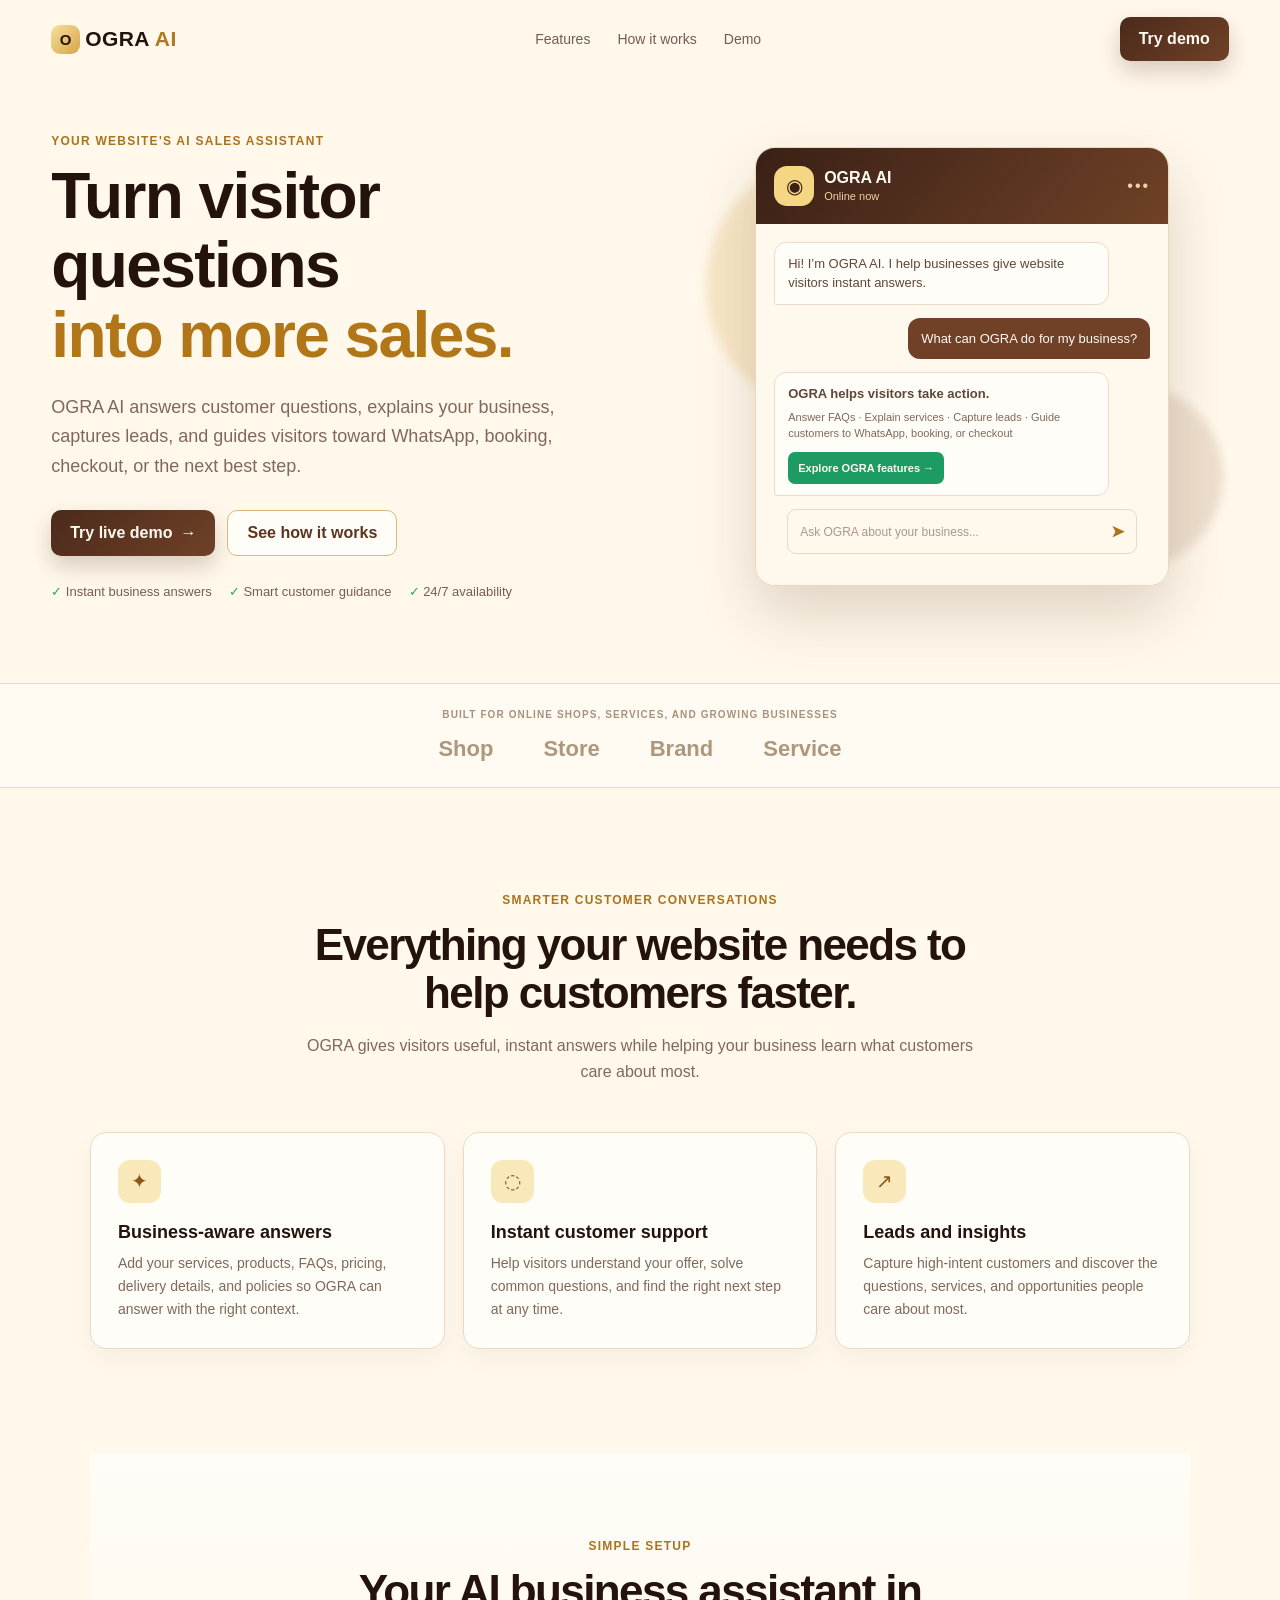
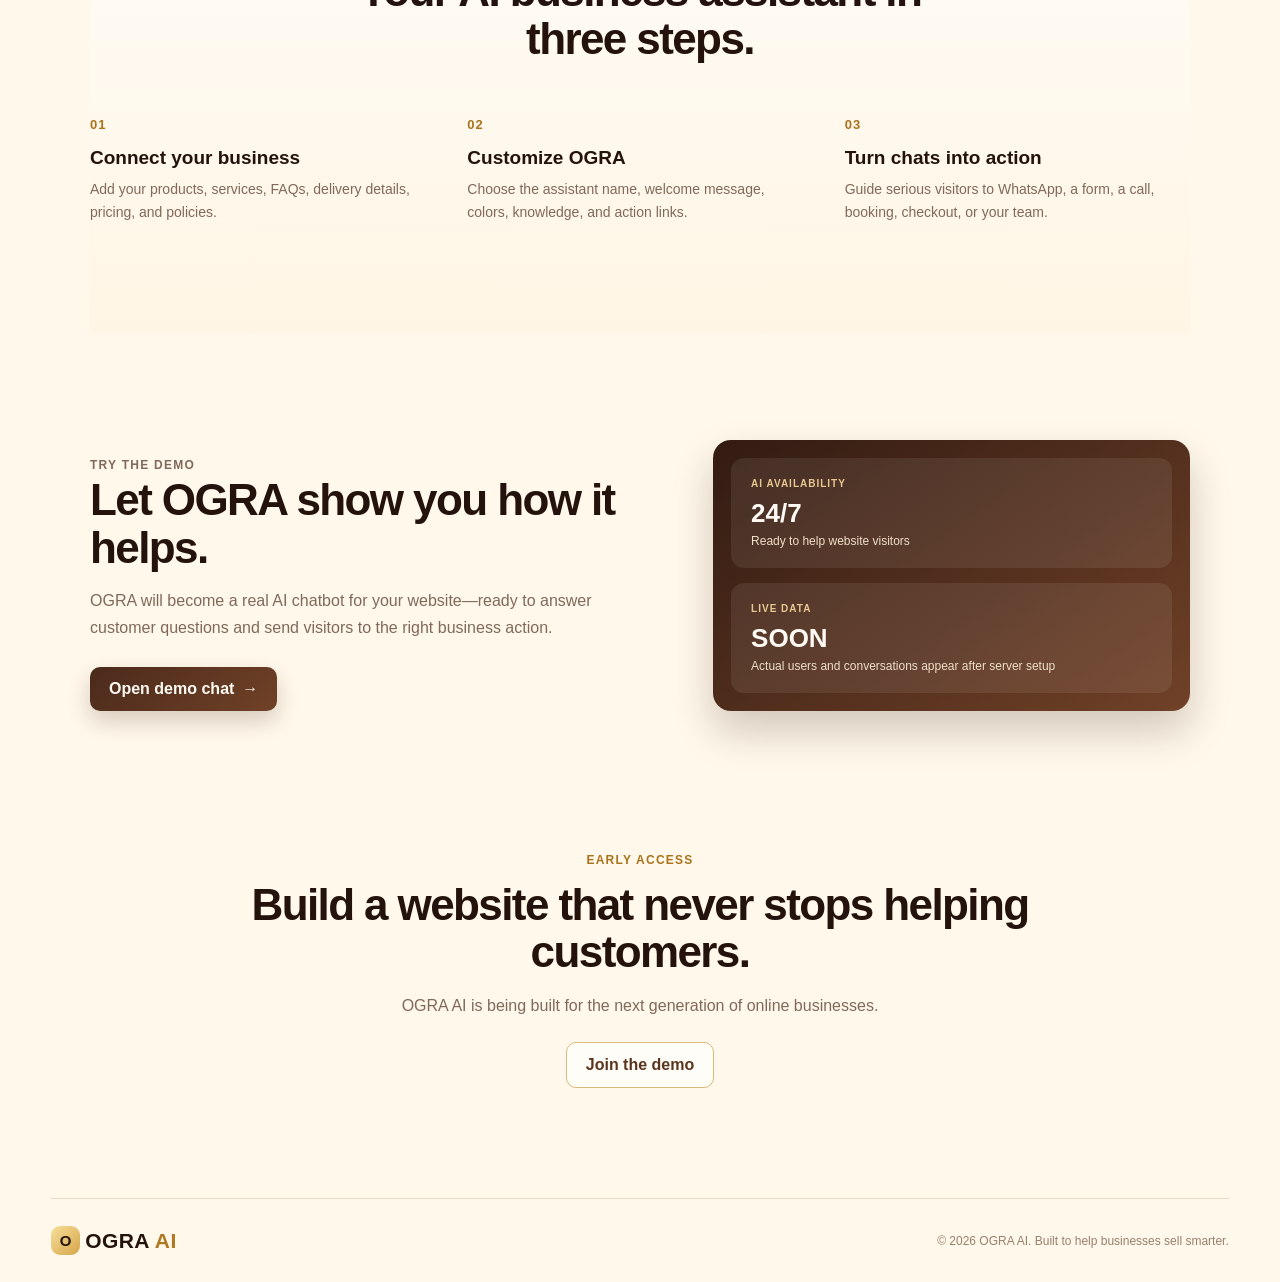
==== commit d6dc11bb: "Refactor index.html for SEO and user experience Updated meta tags and title for improved SEO and bra" ====
--- a/index.html
+++ b/index.html
@@ -1,289 +1,325 @@
 <!DOCTYPE html>
 <html lang="en">
 <head>
-  <meta charset="UTF-8" />
-  <meta name="viewport" content="width=device-width, initial-scale=1.0" />
-  <meta
-    name="description"
-    content="OGRA AI is an intelligent website chatbot that answers customers, captures leads, and helps businesses grow."
-  />
-  <title>OGRA AI — Your Business, Always Ready</title>
-
-  <link rel="preconnect" href="https://fonts.googleapis.com" />
-  <link rel="preconnect" href="https://fonts.gstatic.com" crossorigin />
-  <link
-    href="https://fonts.googleapis.com/css2?family=DM+Mono:wght@400;500&family=Manrope:wght@400;500;600;700;800&display=swap"
-    rel="stylesheet"
-  />
-
-  <link rel="stylesheet" href="style.css" />
+  <meta charset="UTF-8">
+  <meta name="viewport" content="width=device-width, initial-scale=1.0">
+
+  <title>OGRA AI — Your Website Sales Assistant</title>
+
+  <link rel="stylesheet" href="style.css">
 </head>
 
 <body>
-  <div class="site-shell">
-    <header class="site-header">
-      <a class="brand" href="#top" aria-label="OGRA AI home">
-        <span class="brand-mark">O</span>
-        <span>OGRA <em>AI</em></span>
+
+  <!-- INTRO: appears first -->
+  <section class="ogra-intro" id="ograIntro" aria-label="OGRA opening animation">
+    <div class="intro-grain"></div>
+
+    <div class="intro-stage">
+      <span class="intro-letter intro-o">O</span>
+      <span class="intro-letter intro-g">G</span>
+      <span class="intro-letter intro-r">R</span>
+      <span class="intro-letter intro-a">A</span>
+
+      <p class="intro-tagline">YOUR WEBSITE'S AI SALES ASSISTANT</p>
+    </div>
+
+    <div class="glass-dashboard" id="glassDashboard" aria-hidden="true">
+      <div class="glass-shine"></div>
+
+      <div class="glass-topbar">
+        <div class="glass-brand">
+          <span>O</span>
+          <strong>OGRA</strong>
+        </div>
+
+        <div class="glass-dots">
+          <i></i>
+          <i></i>
+          <i></i>
+        </div>
+      </div>
+
+      <div class="glass-content">
+        <div class="glass-side">
+          <span class="glass-active"></span>
+          <span></span>
+          <span></span>
+          <span></span>
+          <span></span>
+        </div>
+
+        <div class="glass-main">
+          <small>WELCOME TO OGRA</small>
+          <h2>Your AI is ready.</h2>
+
+          <div class="glass-stats">
+            <div>
+              <small>AI STATUS</small>
+              <strong>24/7</strong>
+            </div>
+
+            <div>
+              <small>BUSINESS MODE</small>
+              <strong>READY</strong>
+            </div>
+          </div>
+
+          <div class="glass-chart">
+            <span></span>
+            <span></span>
+            <span></span>
+            <span></span>
+            <span></span>
+            <span></span>
+          </div>
+        </div>
+      </div>
+
+      <div class="glass-crack crack-one"></div>
+      <div class="glass-crack crack-two"></div>
+      <div class="glass-crack crack-three"></div>
+    </div>
+
+    <div class="sound-choice" id="soundChoice">
+      <button id="soundButton" type="button">
+        <span>◌</span>
+        Click to enable intro sound
+      </button>
+    </div>
+
+    <div class="sand-layer" id="sandLayer" aria-hidden="true"></div>
+  </section>
+
+  <!-- REAL LANDING PAGE -->
+  <div class="site-reveal" id="siteReveal">
+    <header class="navbar">
+      <a class="logo" href="#">
+        <span class="logo-mark">O</span>
+        <span>OGRA</span>
+        <em>AI</em>
       </a>
 
-      <nav class="site-nav" aria-label="Primary navigation">
+      <nav class="nav-links">
+        <a href="#features">Features</a>
         <a href="#how-it-works">How it works</a>
-        <a href="#features">Capabilities</a>
-        <a href="#launch">Launch OGRA</a>
+        <a href="#demo">Demo</a>
       </nav>
 
-      <a class="header-cta" href="#launch">Build with OGRA <span>↗</span></a>
+      <a class="nav-button" href="#demo">Try demo</a>
     </header>
 
-    <main id="top">
-      <section class="hero-section">
+    <main>
+      <section class="hero">
         <div class="hero-copy">
-          <p class="eyebrow">
-            <span class="eyebrow-dot"></span>
-            AI CUSTOMER INTELLIGENCE
+          <p class="eyebrow">YOUR WEBSITE'S AI SALES ASSISTANT</p>
+
+          <h1>
+            Turn visitor questions
+            <span>into more sales.</span>
+          </h1>
+
+          <p class="hero-text">
+            OGRA AI answers customer questions, explains your business, captures
+            leads, and guides visitors toward WhatsApp, booking, checkout, or the
+            next best step.
           </p>
 
-          <h1>
-            Your business,<br />
-            <span>always ready.</span>
-          </h1>
-
-          <p class="hero-description">
-            OGRA AI turns your website into a helpful, always-on business assistant.
-            Answer questions, qualify leads, guide visitors, and help customers take action—
-            without keeping them waiting.
-          </p>
-
           <div class="hero-actions">
-            <button id="openDemoButton" class="primary-button" type="button">
-              Explore OGRA demo
-              <span>↗</span>
-            </button>
-
-            <a class="text-link" href="#how-it-works">
+            <a class="button primary-button" href="#demo">
+              Try live demo <span>→</span>
+            </a>
+
+            <a class="button secondary-button" href="#how-it-works">
               See how it works
-              <span>↓</span>
             </a>
           </div>
 
-          <div class="trust-row">
-            <div class="trust-avatars" aria-label="Business teams using OGRA">
-              <span>O</span>
-              <span>G</span>
-              <span>R</span>
-              <span>A</span>
-            </div>
-
-            <p>
-              Built for businesses that want<br />
-              faster replies and smarter growth.
-            </p>
-          </div>
-        </div>
-
-        <div class="hero-visual" aria-label="OGRA AI chatbot interface preview">
-          <div class="orb orb-one"></div>
-          <div class="orb orb-two"></div>
-
-          <div class="chat-window">
-            <div class="chat-topbar">
+          <div class="hero-points">
+            <span>✓ Instant business answers</span>
+            <span>✓ Smart customer guidance</span>
+            <span>✓ 24/7 availability</span>
+          </div>
+        </div>
+
+        <div class="hero-preview">
+          <div class="blue-orb orb-one"></div>
+          <div class="blue-orb orb-two"></div>
+
+          <div class="chat-preview">
+            <div class="chat-header">
               <div class="chat-brand">
-                <span class="chat-logo">O</span>
+                <span class="bot-icon">◉</span>
+
                 <div>
                   <strong>OGRA AI</strong>
-                  <small><span></span> Ready to help</small>
+                  <small>Online now</small>
                 </div>
               </div>
 
-              <button class="more-button" type="button" aria-label="More options">•••</button>
+              <span class="more-icon">•••</span>
             </div>
 
             <div class="chat-body">
-              <div class="chat-message bot-message">
-                <span class="message-icon">O</span>
-                <p>
-                  Hi, I’m OGRA AI. I help businesses respond to website visitors instantly.
-                  What would you like to know?
-                </p>
-              </div>
-
-              <div class="chat-message user-message">
-                <p>What can OGRA do for my business?</p>
-              </div>
-
-              <div class="chat-message bot-message">
-                <span class="message-icon">O</span>
-                <p>
-                  I can answer FAQs, explain your services, recommend the right option,
-                  capture leads, and guide customers to WhatsApp, booking, or checkout.
-                </p>
-              </div>
-
-              <div class="chat-message bot-message compact-message">
-                <span class="message-icon">O</span>
-                <p>
-                  I also help you discover what visitors ask for most—so your business can improve faster.
-                </p>
-              </div>
-
-              <div class="typing-row">
-                <span class="message-icon">O</span>
-                <span class="typing-dots"><i></i><i></i><i></i></span>
+              <div class="message bot-message">
+                Hi! I’m OGRA AI. I help businesses give website visitors instant answers.
+              </div>
+
+              <div class="message user-message">
+                What can OGRA do for my business?
+              </div>
+
+              <div class="message bot-message recommendation">
+                <strong>OGRA helps visitors take action.</strong>
+                <small>
+                  Answer FAQs · Explain services · Capture leads · Guide customers to WhatsApp, booking, or checkout
+                </small>
+                <button type="button" id="orderPreviewButton">
+                  Explore OGRA features →
+                </button>
+              </div>
+
+              <div class="chat-input-preview">
+                <span>Ask OGRA about your business...</span>
+                <b>➤</b>
               </div>
             </div>
-
-            <div class="chat-input">
-              <span>Ask OGRA about your business...</span>
-              <button type="button" aria-label="Send message">↑</button>
-            </div>
-          </div>
-
-          <div class="floating-card insight-card">
-            <span class="floating-icon">✦</span>
-            <div>
-              <small>BUSINESS INSIGHT</small>
-              <strong>Visitors want instant answers.</strong>
-            </div>
-          </div>
-
-          <div class="floating-card activity-card">
-            <span class="pulse-ring"></span>
-            <div>
-              <small>OGRA STATUS</small>
-              <strong>Ready for your launch</strong>
-            </div>
-          </div>
-        </div>
-      </section>
-
-      <section id="how-it-works" class="metrics-section">
-        <div class="metric-card metric-primary">
-          <span class="metric-label">YOUR AI ASSISTANT</span>
-          <strong>24/7</strong>
-          <p>Ready to answer visitors when your team is offline.</p>
-        </div>
-
-        <div class="metric-card">
-          <span class="metric-icon">◌</span>
-          <strong>Instant replies</strong>
-          <p>Give visitors useful answers while their interest is highest.</p>
-        </div>
-
-        <div class="metric-card">
-          <span class="metric-icon">↗</span>
-          <strong>Smart handoff</strong>
-          <p>Send serious customers to WhatsApp, booking, checkout, or your team.</p>
-        </div>
-
-        <div class="metric-card metric-live">
-          <span class="live-dot"></span>
-          <strong>Live data connects after launch</strong>
-          <p>Real user and conversation insights will appear when your server is connected.</p>
-        </div>
-      </section>
-
-      <section id="features" class="feature-section">
-        <div class="feature-heading">
-          <p class="eyebrow">
-            <span class="eyebrow-dot"></span>
-            BUILT FOR REAL BUSINESS
+          </div>
+        </div>
+      </section>
+
+      <section class="business-strip">
+        <p>BUILT FOR ONLINE SHOPS, SERVICES, AND GROWING BUSINESSES</p>
+
+        <div class="business-types">
+          <span>Shop</span>
+          <span>Store</span>
+          <span>Brand</span>
+          <span>Service</span>
+        </div>
+      </section>
+
+      <section class="features section-space" id="features">
+        <div class="section-title">
+          <p class="eyebrow">SMARTER CUSTOMER CONVERSATIONS</p>
+
+          <h2>Everything your website needs to help customers faster.</h2>
+
+          <p>
+            OGRA gives visitors useful, instant answers while helping your business
+            learn what customers care about most.
           </p>
-
-          <h2>
-            More than a chat box.<br />
-            <span>A growth assistant.</span>
-          </h2>
         </div>
 
         <div class="feature-grid">
           <article class="feature-card">
-            <span class="feature-number">01</span>
-            <h3>Knows your business</h3>
-            <p>Add your services, products, delivery details, pricing rules, and FAQs so OGRA can give relevant replies.</p>
+            <div class="feature-icon">✦</div>
+            <h3>Business-aware answers</h3>
+            <p>
+              Add your services, products, FAQs, pricing, delivery details, and
+              policies so OGRA can answer with the right context.
+            </p>
           </article>
 
           <article class="feature-card">
-            <span class="feature-number">02</span>
-            <h3>Guides every visitor</h3>
-            <p>Help people find the right service, product, answer, booking link, or next step without friction.</p>
+            <div class="feature-icon">◌</div>
+            <h3>Instant customer support</h3>
+            <p>
+              Help visitors understand your offer, solve common questions, and
+              find the right next step at any time.
+            </p>
           </article>
 
           <article class="feature-card">
-            <span class="feature-number">03</span>
-            <h3>Turns questions into action</h3>
-            <p>Move high-intent visitors toward WhatsApp, calls, forms, checkout, appointments, or your sales team.</p>
-          </article>
-
-          <article class="feature-card">
-            <span class="feature-number">04</span>
-            <h3>Shows what matters</h3>
-            <p>Learn what people ask, where they get stuck, and what they want—then improve your business decisions.</p>
-          </article>
-        </div>
-      </section>
-
-      <section id="launch" class="launch-section">
-        <div>
-          <p class="eyebrow">
-            <span class="eyebrow-dot"></span>
-            OGRA AI IS COMING TO LIFE
+            <div class="feature-icon">↗</div>
+            <h3>Leads and insights</h3>
+            <p>
+              Capture high-intent customers and discover the questions, services,
+              and opportunities people care about most.
+            </p>
+          </article>
+        </div>
+      </section>
+
+      <section class="how-it-works section-space" id="how-it-works">
+        <div class="section-title">
+          <p class="eyebrow">SIMPLE SETUP</p>
+          <h2>Your AI business assistant in three steps.</h2>
+        </div>
+
+        <div class="steps-grid">
+          <article class="step-card">
+            <span class="step-number">01</span>
+            <h3>Connect your business</h3>
+            <p>Add your products, services, FAQs, delivery details, pricing, and policies.</p>
+          </article>
+
+          <article class="step-card">
+            <span class="step-number">02</span>
+            <h3>Customize OGRA</h3>
+            <p>Choose the assistant name, welcome message, colors, knowledge, and action links.</p>
+          </article>
+
+          <article class="step-card">
+            <span class="step-number">03</span>
+            <h3>Turn chats into action</h3>
+            <p>Guide serious visitors to WhatsApp, a form, a call, booking, checkout, or your team.</p>
+          </article>
+        </div>
+      </section>
+
+      <section class="demo-section section-space" id="demo">
+        <div class="demo-copy">
+          <p class="eyebrow">TRY THE DEMO</p>
+          <h2>Let OGRA show you how it helps.</h2>
+
+          <p>
+            OGRA will become a real AI chatbot for your website—ready to answer
+            customer questions and send visitors to the right business action.
           </p>
 
-          <h2>Ready to give your website a brain?</h2>
-
-          <p>
-            Start with a smarter customer experience. OGRA will help your visitors get answers,
-            discover your offer, and take the next step.
-          </p>
-        </div>
-
-        <button id="orderPreviewButton" class="primary-button launch-button" type="button">
-          Request early access
-          <span>↗</span>
-        </button>
+          <button class="button primary-button" id="openDemoButton" type="button">
+            Open demo chat <span>→</span>
+          </button>
+        </div>
+
+        <div class="stats-card">
+          <div>
+            <small>AI AVAILABILITY</small>
+            <strong>24/7</strong>
+            <span>Ready to help website visitors</span>
+          </div>
+
+          <div>
+            <small>LIVE DATA</small>
+            <strong>SOON</strong>
+            <span>Actual users and conversations appear after server setup</span>
+          </div>
+        </div>
+      </section>
+
+      <section class="early-access">
+        <p class="eyebrow">EARLY ACCESS</p>
+
+        <h2>Build a website that never stops helping customers.</h2>
+
+        <p>
+          OGRA AI is being built for the next generation of online businesses.
+        </p>
+
+        <a class="button secondary-button" href="#demo">Join the demo</a>
       </section>
     </main>
 
-    <footer class="site-footer">
-      <a class="brand" href="#top" aria-label="OGRA AI home">
-        <span class="brand-mark">O</span>
-        <span>OGRA <em>AI</em></span>
+    <footer>
+      <a class="logo" href="#">
+        <span class="logo-mark">O</span>
+        <span>OGRA</span>
+        <em>AI</em>
       </a>
 
-      <p>AI customer intelligence for ambitious businesses.</p>
-
-      <span>© 2026 OGRA AI</span>
+      <p>© 2026 OGRA AI. Built to help businesses sell smarter.</p>
     </footer>
-  </div>
-
-  <div id="introOverlay" class="intro-overlay" aria-hidden="true">
-    <div class="intro-noise"></div>
-
-    <div class="intro-word" aria-label="OGRA">
-      <span>O</span>
-      <span>G</span>
-      <span>R</span>
-      <span>A</span>
-    </div>
-
-    <div class="glass-stage">
-      <div class="glass-panel">
-        <div class="glass-shine"></div>
-        <div class="glass-grid"></div>
-        <div class="glass-title">OGRA</div>
-        <div class="glass-subtitle">AI CUSTOMER INTELLIGENCE</div>
-        <div class="glass-line"></div>
-        <div class="glass-detail">YOUR BUSINESS, ALWAYS READY</div>
-      </div>
-    </div>
-
-    <button id="soundButton" class="sound-button" type="button">
-      <span>◔</span>
-      Click to enable intro sound
-    </button>
-
-    <div id="sandLayer" class="sand-layer" aria-hidden="true"></div>
   </div>
 
   <script src="app.js"></script>
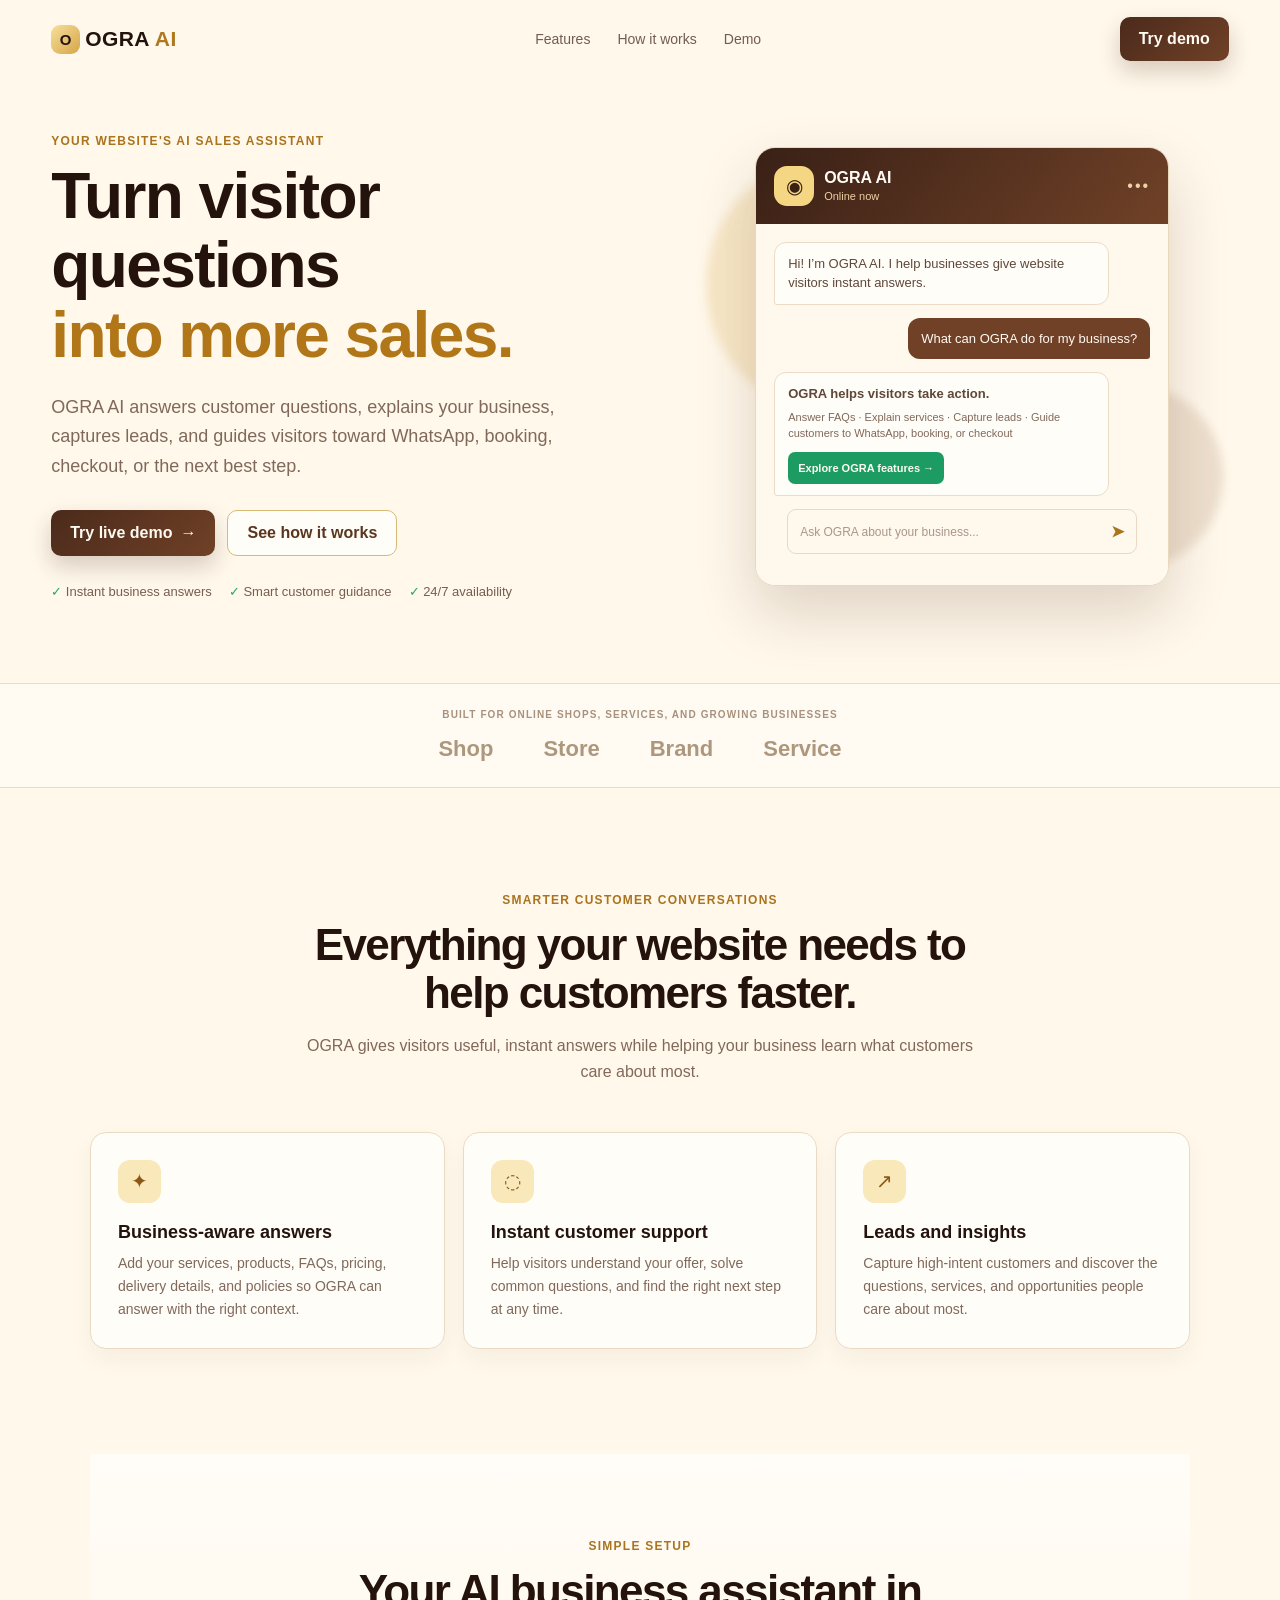
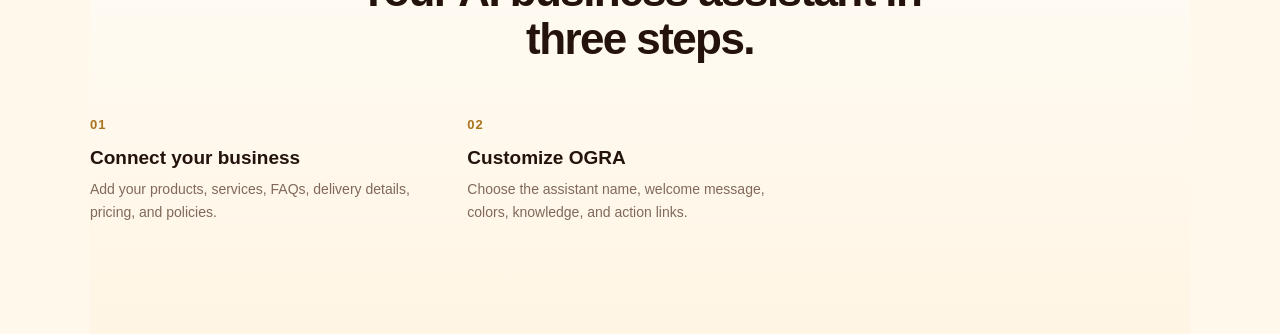
==== commit c76fe03f: "Add favicon and remove demo sections Added favicon link to the head section and removed demo and ear" ====
--- a/index.html
+++ b/index.html
@@ -7,6 +7,7 @@
   <title>OGRA AI — Your Website Sales Assistant</title>
 
   <link rel="stylesheet" href="style.css">
+  <link rel="icon" type="image/svg+xml" href="favicon.svg">
 </head>
 
 <body>
@@ -261,67 +262,4 @@
           </article>
 
           <article class="step-card">
-            <span class="step-number">03</span>
-            <h3>Turn chats into action</h3>
-            <p>Guide serious visitors to WhatsApp, a form, a call, booking, checkout, or your team.</p>
-          </article>
-        </div>
-      </section>
-
-      <section class="demo-section section-space" id="demo">
-        <div class="demo-copy">
-          <p class="eyebrow">TRY THE DEMO</p>
-          <h2>Let OGRA show you how it helps.</h2>
-
-          <p>
-            OGRA will become a real AI chatbot for your website—ready to answer
-            customer questions and send visitors to the right business action.
-          </p>
-
-          <button class="button primary-button" id="openDemoButton" type="button">
-            Open demo chat <span>→</span>
-          </button>
-        </div>
-
-        <div class="stats-card">
-          <div>
-            <small>AI AVAILABILITY</small>
-            <strong>24/7</strong>
-            <span>Ready to help website visitors</span>
-          </div>
-
-          <div>
-            <small>LIVE DATA</small>
-            <strong>SOON</strong>
-            <span>Actual users and conversations appear after server setup</span>
-          </div>
-        </div>
-      </section>
-
-      <section class="early-access">
-        <p class="eyebrow">EARLY ACCESS</p>
-
-        <h2>Build a website that never stops helping customers.</h2>
-
-        <p>
-          OGRA AI is being built for the next generation of online businesses.
-        </p>
-
-        <a class="button secondary-button" href="#demo">Join the demo</a>
-      </section>
-    </main>
-
-    <footer>
-      <a class="logo" href="#">
-        <span class="logo-mark">O</span>
-        <span>OGRA</span>
-        <em>AI</em>
-      </a>
-
-      <p>© 2026 OGRA AI. Built to help businesses sell smarter.</p>
-    </footer>
-  </div>
-
-  <script src="app.js"></script>
-</body>
-</html>
+            <span
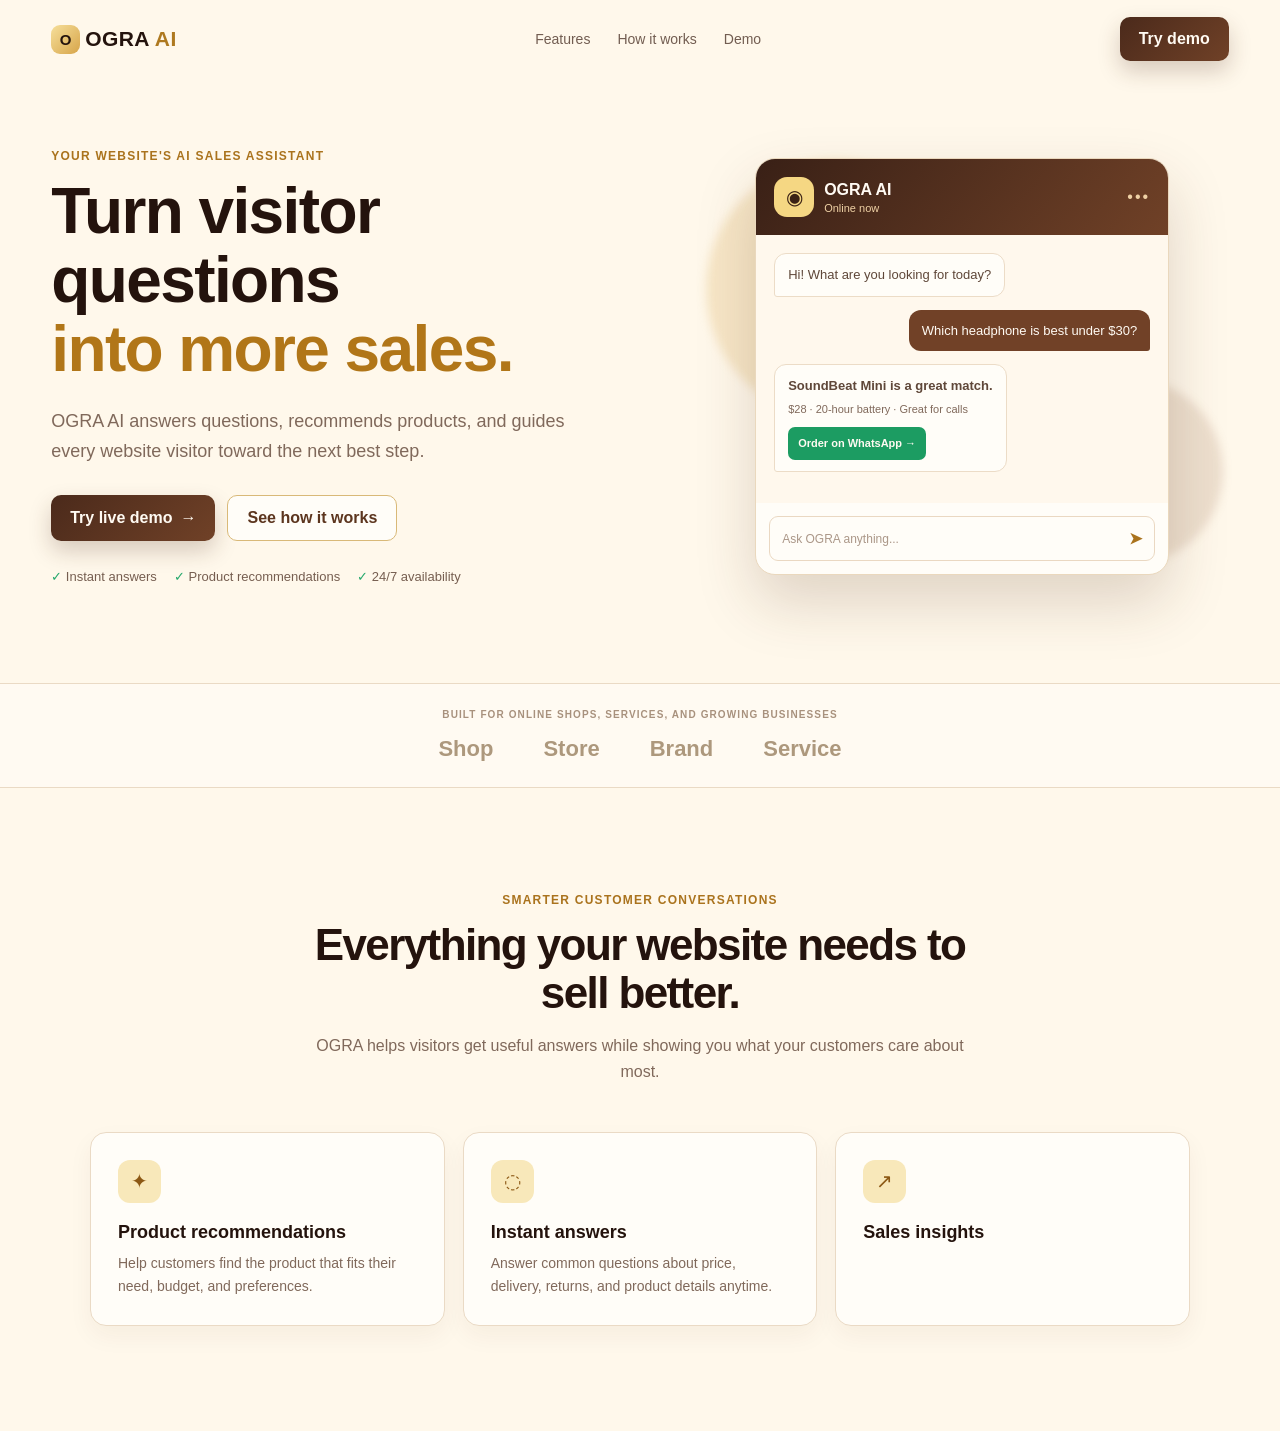
==== commit 42c7d2e4: "Update index.html" ====
--- a/index.html
+++ b/index.html
@@ -12,254 +12,169 @@
 
 <body>
 
-  <!-- INTRO: appears first -->
-  <section class="ogra-intro" id="ograIntro" aria-label="OGRA opening animation">
+  <!-- OGRA opening animation: new code starts -->
+  <div class="ogra-intro" id="ograIntro" aria-label="OGRA opening animation">
     <div class="intro-grain"></div>
 
     <div class="intro-stage">
-      <span class="intro-letter intro-o">O</span>
-      <span class="intro-letter intro-g">G</span>
-      <span class="intro-letter intro-r">R</span>
-      <span class="intro-letter intro-a">A</span>
+      <div class="ribbon ribbon-left">
+        <span>O</span>
+      </div>
 
-      <p class="intro-tagline">YOUR WEBSITE'S AI SALES ASSISTANT</p>
+      <div class="ribbon ribbon-right">
+        <span>A</span>
+      </div>
+
+      <div class="ribbon ribbon-top">
+        <span class="top-ribbon-full"></span>
+        <span class="top-ribbon-left">G</span>
+        <span class="top-ribbon-right">R</span>
+      </div>
+
+      <div class="scissors" aria-hidden="true">
+        <span class="scissor-handle handle-one"></span>
+        <span class="scissor-handle handle-two"></span>
+        <span class="scissor-blade blade-one"></span>
+        <span class="scissor-blade blade-two"></span>
+      </div>
+
+      <div class="intro-tagline">YOUR WEBSITE'S AI SALES ASSISTANT</div>
     </div>
+  </div>
+  <!-- OGRA opening animation: new code ends -->
 
-    <div class="glass-dashboard" id="glassDashboard" aria-hidden="true">
-      <div class="glass-shine"></div>
+  <header class="navbar">
+    <a class="logo" href="#">
+      <span class="logo-mark">O</span>
+      <span>OGRA</span>
+      <em>AI</em>
+    </a>
 
-      <div class="glass-topbar">
-        <div class="glass-brand">
-          <span>O</span>
-          <strong>OGRA</strong>
+    <nav class="nav-links">
+      <a href="#features">Features</a>
+      <a href="#how-it-works">How it works</a>
+      <a href="#demo">Demo</a>
+    </nav>
+
+    <a class="nav-button" href="#demo">Try demo</a>
+  </header>
+
+  <main>
+    <section class="hero">
+      <div class="hero-copy">
+        <p class="eyebrow">YOUR WEBSITE'S AI SALES ASSISTANT</p>
+
+        <h1>
+          Turn visitor questions
+          <span>into more sales.</span>
+        </h1>
+
+        <p class="hero-text">
+          OGRA AI answers questions, recommends products, and guides every
+          website visitor toward the next best step.
+        </p>
+
+        <div class="hero-actions">
+          <a class="button primary-button" href="#demo">
+            Try live demo <span>→</span>
+          </a>
+
+          <a class="button secondary-button" href="#how-it-works">
+            See how it works
+          </a>
         </div>
 
-        <div class="glass-dots">
-          <i></i>
-          <i></i>
-          <i></i>
+        <div class="hero-points">
+          <span>✓ Instant answers</span>
+          <span>✓ Product recommendations</span>
+          <span>✓ 24/7 availability</span>
         </div>
       </div>
 
-      <div class="glass-content">
-        <div class="glass-side">
-          <span class="glass-active"></span>
-          <span></span>
-          <span></span>
-          <span></span>
-          <span></span>
-        </div>
+      <div class="hero-preview">
+        <div class="blue-orb orb-one"></div>
+        <div class="blue-orb orb-two"></div>
 
-        <div class="glass-main">
-          <small>WELCOME TO OGRA</small>
-          <h2>Your AI is ready.</h2>
+        <div class="chat-preview">
+          <div class="chat-header">
+            <div class="chat-brand">
+              <span class="bot-icon">◉</span>
 
-          <div class="glass-stats">
-            <div>
-              <small>AI STATUS</small>
-              <strong>24/7</strong>
+              <div>
+                <strong>OGRA AI</strong>
+                <small>Online now</small>
+              </div>
             </div>
 
-            <div>
-              <small>BUSINESS MODE</small>
-              <strong>READY</strong>
+            <span class="more-icon">•••</span>
+          </div>
+
+          <div class="chat-body">
+            <div class="message bot-message">
+              Hi! What are you looking for today?
+            </div>
+
+            <div class="message user-message">
+              Which headphone is best under $30?
+            </div>
+
+            <div class="message bot-message recommendation">
+              <strong>SoundBeat Mini is a great match.</strong>
+              <small>$28 · 20-hour battery · Great for calls</small>
+              <button type="button" id="orderPreviewButton">
+                Order on WhatsApp →
+              </button>
             </div>
           </div>
 
-          <div class="glass-chart">
-            <span></span>
-            <span></span>
-            <span></span>
-            <span></span>
-            <span></span>
-            <span></span>
+          <div class="chat-input-preview">
+            <span>Ask OGRA anything...</span>
+            <b>➤</b>
           </div>
         </div>
       </div>
+    </section>
 
-      <div class="glass-crack crack-one"></div>
-      <div class="glass-crack crack-two"></div>
-      <div class="glass-crack crack-three"></div>
-    </div>
+    <section class="business-strip">
+      <p>BUILT FOR ONLINE SHOPS, SERVICES, AND GROWING BUSINESSES</p>
 
-    <div class="sound-choice" id="soundChoice">
-      <button id="soundButton" type="button">
-        <span>◌</span>
-        Click to enable intro sound
-      </button>
-    </div>
+      <div class="business-types">
+        <span>Shop</span>
+        <span>Store</span>
+        <span>Brand</span>
+        <span>Service</span>
+      </div>
+    </section>
 
-    <div class="sand-layer" id="sandLayer" aria-hidden="true"></div>
-  </section>
+    <section class="features section-space" id="features">
+      <div class="section-title">
+        <p class="eyebrow">SMARTER CUSTOMER CONVERSATIONS</p>
+        <h2>Everything your website needs to sell better.</h2>
+        <p>
+          OGRA helps visitors get useful answers while showing you what your
+          customers care about most.
+        </p>
+      </div>
 
-  <!-- REAL LANDING PAGE -->
-  <div class="site-reveal" id="siteReveal">
-    <header class="navbar">
-      <a class="logo" href="#">
-        <span class="logo-mark">O</span>
-        <span>OGRA</span>
-        <em>AI</em>
-      </a>
+      <div class="feature-grid">
+        <article class="feature-card">
+          <div class="feature-icon">✦</div>
+          <h3>Product recommendations</h3>
+          <p>
+            Help customers find the product that fits their need, budget, and
+            preferences.
+          </p>
+        </article>
 
-      <nav class="nav-links">
-        <a href="#features">Features</a>
-        <a href="#how-it-works">How it works</a>
-        <a href="#demo">Demo</a>
-      </nav>
+        <article class="feature-card">
+          <div class="feature-icon">◌</div>
+          <h3>Instant answers</h3>
+          <p>
+            Answer common questions about price, delivery, returns, and product
+            details anytime.
+          </p>
+        </article>
 
-      <a class="nav-button" href="#demo">Try demo</a>
-    </header>
-
-    <main>
-      <section class="hero">
-        <div class="hero-copy">
-          <p class="eyebrow">YOUR WEBSITE'S AI SALES ASSISTANT</p>
-
-          <h1>
-            Turn visitor questions
-            <span>into more sales.</span>
-          </h1>
-
-          <p class="hero-text">
-            OGRA AI answers customer questions, explains your business, captures
-            leads, and guides visitors toward WhatsApp, booking, checkout, or the
-            next best step.
-          </p>
-
-          <div class="hero-actions">
-            <a class="button primary-button" href="#demo">
-              Try live demo <span>→</span>
-            </a>
-
-            <a class="button secondary-button" href="#how-it-works">
-              See how it works
-            </a>
-          </div>
-
-          <div class="hero-points">
-            <span>✓ Instant business answers</span>
-            <span>✓ Smart customer guidance</span>
-            <span>✓ 24/7 availability</span>
-          </div>
-        </div>
-
-        <div class="hero-preview">
-          <div class="blue-orb orb-one"></div>
-          <div class="blue-orb orb-two"></div>
-
-          <div class="chat-preview">
-            <div class="chat-header">
-              <div class="chat-brand">
-                <span class="bot-icon">◉</span>
-
-                <div>
-                  <strong>OGRA AI</strong>
-                  <small>Online now</small>
-                </div>
-              </div>
-
-              <span class="more-icon">•••</span>
-            </div>
-
-            <div class="chat-body">
-              <div class="message bot-message">
-                Hi! I’m OGRA AI. I help businesses give website visitors instant answers.
-              </div>
-
-              <div class="message user-message">
-                What can OGRA do for my business?
-              </div>
-
-              <div class="message bot-message recommendation">
-                <strong>OGRA helps visitors take action.</strong>
-                <small>
-                  Answer FAQs · Explain services · Capture leads · Guide customers to WhatsApp, booking, or checkout
-                </small>
-                <button type="button" id="orderPreviewButton">
-                  Explore OGRA features →
-                </button>
-              </div>
-
-              <div class="chat-input-preview">
-                <span>Ask OGRA about your business...</span>
-                <b>➤</b>
-              </div>
-            </div>
-          </div>
-        </div>
-      </section>
-
-      <section class="business-strip">
-        <p>BUILT FOR ONLINE SHOPS, SERVICES, AND GROWING BUSINESSES</p>
-
-        <div class="business-types">
-          <span>Shop</span>
-          <span>Store</span>
-          <span>Brand</span>
-          <span>Service</span>
-        </div>
-      </section>
-
-      <section class="features section-space" id="features">
-        <div class="section-title">
-          <p class="eyebrow">SMARTER CUSTOMER CONVERSATIONS</p>
-
-          <h2>Everything your website needs to help customers faster.</h2>
-
-          <p>
-            OGRA gives visitors useful, instant answers while helping your business
-            learn what customers care about most.
-          </p>
-        </div>
-
-        <div class="feature-grid">
-          <article class="feature-card">
-            <div class="feature-icon">✦</div>
-            <h3>Business-aware answers</h3>
-            <p>
-              Add your services, products, FAQs, pricing, delivery details, and
-              policies so OGRA can answer with the right context.
-            </p>
-          </article>
-
-          <article class="feature-card">
-            <div class="feature-icon">◌</div>
-            <h3>Instant customer support</h3>
-            <p>
-              Help visitors understand your offer, solve common questions, and
-              find the right next step at any time.
-            </p>
-          </article>
-
-          <article class="feature-card">
-            <div class="feature-icon">↗</div>
-            <h3>Leads and insights</h3>
-            <p>
-              Capture high-intent customers and discover the questions, services,
-              and opportunities people care about most.
-            </p>
-          </article>
-        </div>
-      </section>
-
-      <section class="how-it-works section-space" id="how-it-works">
-        <div class="section-title">
-          <p class="eyebrow">SIMPLE SETUP</p>
-          <h2>Your AI business assistant in three steps.</h2>
-        </div>
-
-        <div class="steps-grid">
-          <article class="step-card">
-            <span class="step-number">01</span>
-            <h3>Connect your business</h3>
-            <p>Add your products, services, FAQs, delivery details, pricing, and policies.</p>
-          </article>
-
-          <article class="step-card">
-            <span class="step-number">02</span>
-            <h3>Customize OGRA</h3>
-            <p>Choose the assistant name, welcome message, colors, knowledge, and action links.</p>
-          </article>
-
-          <article class="step-card">
-            <span
+        <article class="feature-card">
+          <div class="feature-icon">↗</div>
+          <h3>Sales insights</h3>
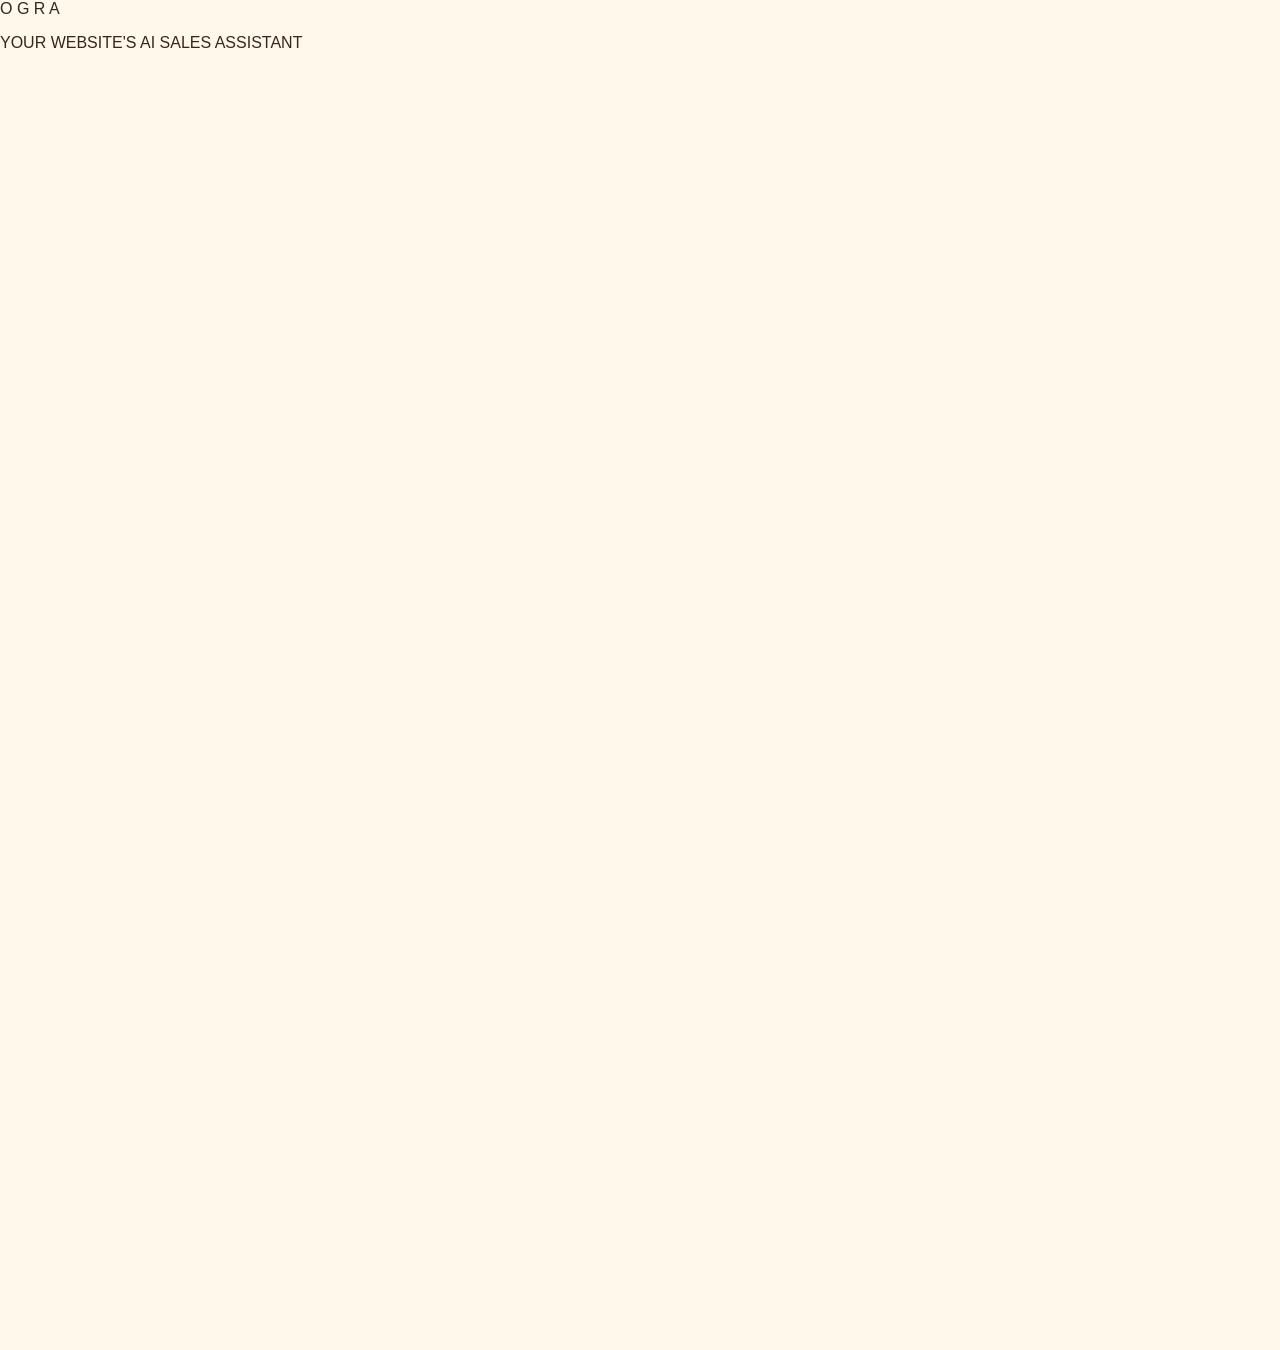
==== commit 8535f49a: "Update index.html" ====
--- a/index.html
+++ b/index.html
@@ -12,169 +12,178 @@
 
 <body>
 
-  <!-- OGRA opening animation: new code starts -->
+  <!-- Split chocolate / white OGRA intro -->
   <div class="ogra-intro" id="ograIntro" aria-label="OGRA opening animation">
-    <div class="intro-grain"></div>
-
     <div class="intro-stage">
-      <div class="ribbon ribbon-left">
-        <span>O</span>
+      <div class="intro-word" aria-label="OGRA">
+        <span class="intro-letter">O</span>
+        <span class="intro-letter">G</span>
+        <span class="intro-letter">R</span>
+        <span class="intro-letter">A</span>
       </div>
 
-      <div class="ribbon ribbon-right">
-        <span>A</span>
-      </div>
-
-      <div class="ribbon ribbon-top">
-        <span class="top-ribbon-full"></span>
-        <span class="top-ribbon-left">G</span>
-        <span class="top-ribbon-right">R</span>
-      </div>
-
-      <div class="scissors" aria-hidden="true">
-        <span class="scissor-handle handle-one"></span>
-        <span class="scissor-handle handle-two"></span>
-        <span class="scissor-blade blade-one"></span>
-        <span class="scissor-blade blade-two"></span>
-      </div>
-
-      <div class="intro-tagline">YOUR WEBSITE'S AI SALES ASSISTANT</div>
+      <p class="intro-tagline">
+        YOUR WEBSITE'S <span>AI SALES ASSISTANT</span>
+      </p>
     </div>
   </div>
-  <!-- OGRA opening animation: new code ends -->
 
-  <header class="navbar">
-    <a class="logo" href="#">
-      <span class="logo-mark">O</span>
-      <span>OGRA</span>
-      <em>AI</em>
-    </a>
+  <!-- Main OGRA landing page -->
+  <div class="site-reveal">
+    <header class="navbar">
+      <a class="logo" href="#">
+        <span class="logo-mark">O</span>
+        <span>OGRA</span>
+        <em>AI</em>
+      </a>
 
-    <nav class="nav-links">
-      <a href="#features">Features</a>
-      <a href="#how-it-works">How it works</a>
-      <a href="#demo">Demo</a>
-    </nav>
+      <nav class="nav-links">
+        <a href="#features">Features</a>
+        <a href="#how-it-works">How it works</a>
+        <a href="#demo">Demo</a>
+      </nav>
 
-    <a class="nav-button" href="#demo">Try demo</a>
-  </header>
+      <a class="nav-button" href="#demo">Try demo</a>
+    </header>
 
-  <main>
-    <section class="hero">
-      <div class="hero-copy">
-        <p class="eyebrow">YOUR WEBSITE'S AI SALES ASSISTANT</p>
+    <main>
+      <section class="hero">
+        <div class="hero-copy">
+          <p class="eyebrow">YOUR WEBSITE'S AI SALES ASSISTANT</p>
 
-        <h1>
-          Turn visitor questions
-          <span>into more sales.</span>
-        </h1>
+          <h1>
+            Turn visitor questions
+            <span>into more sales.</span>
+          </h1>
 
-        <p class="hero-text">
-          OGRA AI answers questions, recommends products, and guides every
-          website visitor toward the next best step.
-        </p>
+          <p class="hero-text">
+            OGRA AI helps businesses answer visitor questions, explain services,
+            capture leads, and guide customers toward WhatsApp, booking, checkout,
+            or the next best step.
+          </p>
 
-        <div class="hero-actions">
-          <a class="button primary-button" href="#demo">
-            Try live demo <span>→</span>
-          </a>
+          <div class="hero-actions">
+            <a class="button primary-button" href="#demo">
+              Try live demo <span>→</span>
+            </a>
 
-          <a class="button secondary-button" href="#how-it-works">
-            See how it works
-          </a>
+            <a class="button secondary-button" href="#how-it-works">
+              See how it works
+            </a>
+          </div>
+
+          <div class="hero-points">
+            <span>✓ Instant business answers</span>
+            <span>✓ Smart customer guidance</span>
+            <span>✓ 24/7 availability</span>
+          </div>
         </div>
 
-        <div class="hero-points">
-          <span>✓ Instant answers</span>
-          <span>✓ Product recommendations</span>
-          <span>✓ 24/7 availability</span>
-        </div>
-      </div>
+        <div class="hero-preview">
+          <div class="blue-orb orb-one"></div>
+          <div class="blue-orb orb-two"></div>
 
-      <div class="hero-preview">
-        <div class="blue-orb orb-one"></div>
-        <div class="blue-orb orb-two"></div>
+          <div class="chat-preview">
+            <div class="chat-header">
+              <div class="chat-brand">
+                <span class="bot-icon">◉</span>
 
-        <div class="chat-preview">
-          <div class="chat-header">
-            <div class="chat-brand">
-              <span class="bot-icon">◉</span>
+                <div>
+                  <strong>OGRA AI</strong>
+                  <small>Online now</small>
+                </div>
+              </div>
 
-              <div>
-                <strong>OGRA AI</strong>
-                <small>Online now</small>
+              <span class="more-icon">•••</span>
+            </div>
+
+            <div class="chat-body">
+              <div class="message bot-message">
+                Hi! I’m OGRA AI. I help businesses give website visitors instant answers.
+              </div>
+
+              <div class="message user-message">
+                What can OGRA do for my business?
+              </div>
+
+              <div class="message bot-message recommendation">
+                <strong>OGRA helps visitors take action.</strong>
+                <small>
+                  Answer FAQs · Explain services · Capture leads · Guide customers to WhatsApp, booking, or checkout
+                </small>
+                <button type="button" id="orderPreviewButton">
+                  Explore OGRA features →
+                </button>
               </div>
             </div>
 
-            <span class="more-icon">•••</span>
-          </div>
-
-          <div class="chat-body">
-            <div class="message bot-message">
-              Hi! What are you looking for today?
-            </div>
-
-            <div class="message user-message">
-              Which headphone is best under $30?
-            </div>
-
-            <div class="message bot-message recommendation">
-              <strong>SoundBeat Mini is a great match.</strong>
-              <small>$28 · 20-hour battery · Great for calls</small>
-              <button type="button" id="orderPreviewButton">
-                Order on WhatsApp →
-              </button>
+            <div class="chat-input-preview">
+              <span>Ask OGRA about your business...</span>
+              <b>➤</b>
             </div>
           </div>
+        </div>
+      </section>
 
-          <div class="chat-input-preview">
-            <span>Ask OGRA anything...</span>
-            <b>➤</b>
-          </div>
+      <section class="business-strip">
+        <p>BUILT FOR ONLINE SHOPS, SERVICES, AND GROWING BUSINESSES</p>
+
+        <div class="business-types">
+          <span>Shop</span>
+          <span>Store</span>
+          <span>Brand</span>
+          <span>Service</span>
         </div>
-      </div>
-    </section>
+      </section>
 
-    <section class="business-strip">
-      <p>BUILT FOR ONLINE SHOPS, SERVICES, AND GROWING BUSINESSES</p>
+      <section class="features section-space" id="features">
+        <div class="section-title">
+          <p class="eyebrow">SMARTER CUSTOMER CONVERSATIONS</p>
 
-      <div class="business-types">
-        <span>Shop</span>
-        <span>Store</span>
-        <span>Brand</span>
-        <span>Service</span>
-      </div>
-    </section>
+          <h2>Everything your website needs to help customers faster.</h2>
 
-    <section class="features section-space" id="features">
-      <div class="section-title">
-        <p class="eyebrow">SMARTER CUSTOMER CONVERSATIONS</p>
-        <h2>Everything your website needs to sell better.</h2>
-        <p>
-          OGRA helps visitors get useful answers while showing you what your
-          customers care about most.
-        </p>
-      </div>
+          <p>
+            OGRA gives visitors useful, instant answers while helping your business
+            learn what customers care about most.
+          </p>
+        </div>
 
-      <div class="feature-grid">
-        <article class="feature-card">
-          <div class="feature-icon">✦</div>
-          <h3>Product recommendations</h3>
-          <p>
-            Help customers find the product that fits their need, budget, and
-            preferences.
-          </p>
-        </article>
+        <div class="feature-grid">
+          <article class="feature-card">
+            <div class="feature-icon">✦</div>
+            <h3>Business-aware answers</h3>
+            <p>
+              Add your services, products, FAQs, pricing, delivery details, and
+              policies so OGRA can answer with the right context.
+            </p>
+          </article>
 
-        <article class="feature-card">
-          <div class="feature-icon">◌</div>
-          <h3>Instant answers</h3>
-          <p>
-            Answer common questions about price, delivery, returns, and product
-            details anytime.
-          </p>
-        </article>
+          <article class="feature-card">
+            <div class="feature-icon">◌</div>
+            <h3>Instant customer support</h3>
+            <p>
+              Help visitors understand your offer, solve common questions, and
+              find the right next step at any time.
+            </p>
+          </article>
 
-        <article class="feature-card">
-          <div class="feature-icon">↗</div>
-          <h3>Sales insights</h3>
+          <article class="feature-card">
+            <div class="feature-icon">↗</div>
+            <h3>Leads and insights</h3>
+            <p>
+              Capture high-intent customers and discover the questions, services,
+              and opportunities people care about most.
+            </p>
+          </article>
+        </div>
+      </section>
+
+      <section class="how-it-works section-space" id="how-it-works">
+        <div class="section-title">
+          <p class="eyebrow">SIMPLE SETUP</p>
+          <h2>Your AI business assistant in three steps.</h2>
+        </div>
+
+        <div class="steps-grid">
+          <article class="step-card">
+            <span class="step-number">01</span>
--- a/style.css
+++ b/style.css
@@ -41,10 +41,10 @@
   z-index: 1;
   min-height: 100vh;
   opacity: 0;
-  transform: scale(0.86);
-  transform-origin: center center;
-  filter: blur(12px);
-  animation: site-reveal 1s cubic-bezier(0.16, 0.85, 0.3, 1) 5.8s forwards;
+  transform: translateY(18px);
+  filter: blur(8px);
+  transition: opacity 0.7s ease, transform 0.7s ease, filter 0.7s ease;
+  animation: site-reveal 0.7s ease 4.25s forwards;
 }
 
 .navbar {
@@ -294,828 +294,4 @@
   max-width: 89%;
   margin-bottom: 13px;
   padding: 11px 13px;
-  border-radius: 12px;
-  font-size: 13px;
-  line-height: 1.5;
-}
-
-.bot-message {
-  color: #5f4739;
-  background: var(--warm-white);
-  border: 1px solid #ecdcc7;
-  border-bottom-left-radius: 3px;
-}
-
-.user-message {
-  margin-left: auto;
-  color: #fffaf3;
-  background: #714127;
-  border-bottom-right-radius: 3px;
-}
-
-.recommendation strong,
-.recommendation small {
-  display: block;
-}
-
-.recommendation small {
-  margin-top: 5px;
-  color: #80695b;
-  font-size: 11px;
-}
-
-.recommendation button {
-  border: 0;
-  border-radius: 7px;
-  margin-top: 10px;
-  padding: 8px 10px;
-  color: #fffaf2;
-  background: #1c9c62;
-  font-size: 11px;
-  font-weight: 700;
-  cursor: pointer;
-}
-
-.chat-input-preview {
-  display: flex;
-  align-items: center;
-  justify-content: space-between;
-  margin: 13px;
-  padding: 12px;
-  border: 1px solid #ead8c2;
-  border-radius: 9px;
-  color: #ab9788;
-  font-size: 12px;
-}
-
-.chat-input-preview b {
-  color: #aa731d;
-  font-size: 16px;
-}
-
-.business-strip {
-  padding: 25px 4%;
-  text-align: center;
-  background: #fffaf2;
-  border-top: 1px solid var(--line);
-  border-bottom: 1px solid var(--line);
-}
-
-.business-strip p {
-  margin: 0 0 16px;
-  color: #a8917d;
-  font-size: 10px;
-  font-weight: 800;
-  letter-spacing: 1.1px;
-}
-
-.business-types {
-  display: flex;
-  justify-content: center;
-  flex-wrap: wrap;
-  gap: 50px;
-  color: #ad987d;
-  font-size: 22px;
-  font-weight: 800;
-}
-
-.section-space {
-  width: min(1100px, 90%);
-  margin: 0 auto;
-  padding: 105px 0;
-}
-
-.section-title {
-  max-width: 670px;
-  margin: 0 auto;
-  text-align: center;
-}
-
-.section-title h2,
-.demo-copy h2,
-.early-access h2 {
-  font-size: clamp(31px, 4vw, 44px);
-}
-
-.section-title > p:last-child,
-.demo-copy > p,
-.early-access > p:not(.eyebrow) {
-  margin: 17px auto 0;
-  color: var(--muted);
-  line-height: 1.65;
-}
-
-.feature-grid {
-  display: grid;
-  grid-template-columns: repeat(3, 1fr);
-  gap: 18px;
-  margin-top: 46px;
-}
-
-.feature-card {
-  padding: 27px;
-  border: 1px solid var(--line);
-  border-radius: 16px;
-  background: var(--warm-white);
-  box-shadow: 0 10px 25px rgba(69, 39, 22, 0.05);
-}
-
-.feature-icon {
-  width: 43px;
-  height: 43px;
-  display: grid;
-  place-items: center;
-  border-radius: 12px;
-  color: #8c5814;
-  background: #f8e8ba;
-  font-size: 20px;
-}
-
-.feature-card h3 {
-  margin: 19px 0 9px;
-  color: var(--deep-chocolate);
-  font-size: 18px;
-}
-
-.feature-card p {
-  margin: 0;
-  color: var(--muted);
-  font-size: 14px;
-  line-height: 1.65;
-}
-
-.how-it-works {
-  padding-top: 85px;
-  background: linear-gradient(180deg, #fffdf8, #fff5e4);
-}
-
-.steps-grid {
-  display: grid;
-  grid-template-columns: repeat(3, 1fr);
-  gap: 32px;
-  margin-top: 48px;
-}
-
-.step-card {
-  padding: 5px 15px 5px 0;
-}
-
-.step-number {
-  display: inline-block;
-  color: #aa731d;
-  font-size: 13px;
-  font-weight: 800;
-  letter-spacing: 1px;
-}
-
-.step-card h3 {
-  margin: 14px 0 9px;
-  color: var(--deep-chocolate);
-  font-size: 19px;
-}
-
-.step-card p {
-  margin: 0;
-  color: var(--muted);
-  font-size: 14px;
-  line-height: 1.65;
-}
-
-.demo-section {
-  display: grid;
-  grid-template-columns: 1fr 0.85fr;
-  align-items: center;
-  gap: 62px;
-}
-
-.demo-copy > p {
-  margin-left: 0;
-}
-
-.demo-copy .primary-button {
-  margin-top: 26px;
-}
-
-.stats-card {
-  display: grid;
-  gap: 15px;
-  padding: 18px;
-  border-radius: 18px;
-  color: #fffaf3;
-  background: linear-gradient(145deg, #321b12, #704127);
-  box-shadow: 0 20px 40px rgba(55, 29, 17, 0.22);
-}
-
-.stats-card div {
-  padding: 20px;
-  border-radius: 13px;
-  background: rgba(255, 255, 255, 0.08);
-}
-
-.stats-card small,
-.stats-card strong,
-.stats-card span {
-  display: block;
-}
-
-.stats-card small {
-  color: #e8c890;
-  font-size: 10px;
-  font-weight: 800;
-  letter-spacing: 1px;
-}
-
-.stats-card strong {
-  margin: 9px 0 5px;
-  font-size: 26px;
-}
-
-.stats-card span {
-  color: #f1dfc7;
-  font-size: 12px;
-}
-
-.early-access {
-  width: min(900px, 90%);
-  margin: 0 auto;
-  padding: 37px 0 110px;
-  text-align: center;
-}
-
-.early-access .secondary-button {
-  margin-top: 23px;
-}
-
-footer {
-  width: min(1180px, 92%);
-  margin: 0 auto;
-  padding: 27px 0;
-  display: flex;
-  align-items: center;
-  justify-content: space-between;
-  gap: 15px;
-  border-top: 1px solid var(--line);
-}
-
-footer p {
-  margin: 0;
-  color: #997f6d;
-  font-size: 12px;
-}
-
-/* OGRA intro */
-
-.ogra-intro {
-  position: fixed;
-  z-index: 9999;
-  inset: 0;
-  display: grid;
-  place-items: center;
-  overflow: hidden;
-  background:
-    radial-gradient(circle at 50% 35%, rgba(181, 123, 62, 0.28), transparent 35%),
-    linear-gradient(135deg, #21110b, #54301e 48%, #26140d);
-  animation: intro-hide 0.7s ease 6.15s forwards;
-}
-
-.intro-grain {
-  position: absolute;
-  inset: 0;
-  opacity: 0.18;
-  background-image:
-    radial-gradient(rgba(255, 241, 214, 0.7) 0.7px, transparent 0.8px),
-    radial-gradient(rgba(0, 0, 0, 0.5) 0.7px, transparent 0.8px);
-  background-position: 0 0, 5px 5px;
-  background-size: 10px 10px;
-  pointer-events: none;
-}
-
-.intro-stage {
-  position: relative;
-  z-index: 3;
-  display: flex;
-  align-items: center;
-  justify-content: center;
-  gap: clamp(8px, 2vw, 25px);
-  width: min(90vw, 860px);
-  padding-bottom: 180px;
-}
-
-.intro-letter {
-  opacity: 0;
-  color: #fffaf0;
-  font-size: clamp(90px, 18vw, 190px);
-  font-weight: 900;
-  letter-spacing: -10px;
-  line-height: 1;
-  text-shadow: 0 12px 24px rgba(0, 0, 0, 0.3);
-}
-
-.intro-o {
-  transform: translateX(-120px) rotate(-15deg) scale(0.7);
-  animation: letter-o 0.55s cubic-bezier(0.2, 0.9, 0.2, 1) 0.35s forwards;
-}
-
-.intro-g {
-  transform: translateY(-110px) scale(0.7);
-  animation: letter-g 0.55s cubic-bezier(0.2, 0.9, 0.2, 1) 1.05s forwards;
-}
-
-.intro-r {
-  transform: translateY(110px) scale(0.7);
-  animation: letter-r 0.55s cubic-bezier(0.2, 0.9, 0.2, 1) 1.7s forwards;
-}
-
-.intro-a {
-  transform: translateX(120px) rotate(15deg) scale(0.7);
-  animation: letter-a 0.55s cubic-bezier(0.2, 0.9, 0.2, 1) 2.35s forwards;
-}
-
-.intro-tagline {
-  position: absolute;
-  bottom: 142px;
-  left: 50%;
-  width: 100%;
-  margin: 0;
-  opacity: 0;
-  color: #f2d8bd;
-  transform: translateX(-50%) translateY(15px);
-  text-align: center;
-  font-size: clamp(9px, 1.5vw, 13px);
-  font-weight: 800;
-  letter-spacing: 3px;
-  animation: tagline-show 0.45s ease 3.15s forwards;
-}
-
-/* Glass dashboard */
-
-.glass-dashboard {
-  position: absolute;
-  z-index: 5;
-  top: 50%;
-  left: 50%;
-  width: min(78vw, 720px);
-  aspect-ratio: 1.65 / 1;
-  overflow: hidden;
-  opacity: 0;
-  border: 1px solid rgba(255, 241, 208, 0.72);
-  border-radius: 25px;
-  background: linear-gradient(
-    135deg,
-    rgba(255, 255, 255, 0.28),
-    rgba(255, 231, 179, 0.15)
-  );
-  box-shadow:
-    inset 0 1px 0 rgba(255, 255, 255, 0.55),
-    0 22px 70px rgba(0, 0, 0, 0.35);
-  backdrop-filter: blur(14px);
-  transform: translate(-50%, -40%) scale(0.45) rotateX(16deg);
-  animation: glass-arrive 0.8s cubic-bezier(0.16, 0.85, 0.3, 1) 3.75s forwards,
-             glass-break 0.55s ease-in 5.18s forwards;
-}
-
-.glass-shine {
-  position: absolute;
-  top: -40%;
-  left: -20%;
-  width: 45%;
-  height: 180%;
-  background: linear-gradient(90deg, transparent, rgba(255, 255, 255, 0.45), transparent);
-  transform: rotate(22deg);
-  animation: glass-shine 1.1s ease 4.05s forwards;
-}
-
-.glass-topbar {
-  position: relative;
-  z-index: 1;
-  min-height: 16%;
-  display: flex;
-  align-items: center;
-  justify-content: space-between;
-  padding: 0 5%;
-  border-bottom: 1px solid rgba(255, 248, 234, 0.33);
-  color: #fff9ed;
-  background: rgba(43, 23, 14, 0.58);
-}
-
-.glass-brand {
-  display: flex;
-  align-items: center;
-  gap: 8px;
-  font-size: clamp(12px, 1.7vw, 19px);
-}
-
-.glass-brand span {
-  display: grid;
-  width: 27px;
-  height: 27px;
-  place-items: center;
-  border-radius: 8px;
-  color: #3b2114;
-  background: #f0cc75;
-  font-size: 13px;
-  font-weight: 900;
-}
-
-.glass-dots {
-  display: flex;
-  gap: 6px;
-}
-
-.glass-dots i {
-  width: 7px;
-  height: 7px;
-  border-radius: 50%;
-  background: #e8c384;
-}
-
-.glass-content {
-  position: relative;
-  z-index: 1;
-  display: grid;
-  grid-template-columns: 18% 1fr;
-  height: 84%;
-}
-
-.glass-side {
-  display: grid;
-  align-content: start;
-  gap: 10px;
-  padding: 11% 22%;
-  border-right: 1px solid rgba(255, 248, 234, 0.23);
-  background: rgba(49, 28, 17, 0.3);
-}
-
-.glass-side span {
-  height: 8px;
-  border-radius: 10px;
-  background: rgba(255, 240, 203, 0.36);
-}
-
-.glass-side .glass-active {
-  background: #e7b650;
-}
-
-.glass-main {
-  padding: 8% 9%;
-  color: #fffaf0;
-}
-
-.glass-main > small,
-.glass-stats small {
-  color: #efd5a5;
-  font-size: clamp(7px, 1vw, 11px);
-  font-weight: bold;
-  letter-spacing: 1px;
-}
-
-.glass-main h2 {
-  margin: 6px 0 7%;
-  font-size: clamp(18px, 3.2vw, 37px);
-}
-
-.glass-stats {
-  display: grid;
-  grid-template-columns: 1fr 1fr;
-  gap: 4%;
-}
-
-.glass-stats div {
-  padding: 8%;
-  border: 1px solid rgba(255, 246, 224, 0.22);
-  border-radius: 11px;
-  background: rgba(255, 249, 237, 0.12);
-}
-
-.glass-stats small,
-.glass-stats strong {
-  display: block;
-}
-
-.glass-stats strong {
-  margin-top: 5px;
-  color: #fffaf0;
-  font-size: clamp(18px, 3vw, 31px);
-}
-
-.glass-chart {
-  height: 26%;
-  display: flex;
-  align-items: end;
-  gap: 5%;
-  margin-top: 9%;
-  padding: 0 3%;
-  border-radius: 10px;
-  background: rgba(255, 247, 231, 0.1);
-}
-
-.glass-chart span {
-  width: 11%;
-  border-radius: 5px 5px 0 0;
-  background: linear-gradient(#f5dc96, #b27619);
-}
-
-.glass-chart span:nth-child(1) {
-  height: 36%;
-}
-
-.glass-chart span:nth-child(2) {
-  height: 61%;
-}
-
-.glass-chart span:nth-child(3) {
-  height: 44%;
-}
-
-.glass-chart span:nth-child(4) {
-  height: 79%;
-}
-
-.glass-chart span:nth-child(5) {
-  height: 58%;
-}
-
-.glass-chart span:nth-child(6) {
-  height: 93%;
-}
-
-.glass-crack {
-  position: absolute;
-  z-index: 3;
-  top: 50%;
-  left: 50%;
-  width: 2px;
-  height: 0;
-  opacity: 0;
-  background: rgba(255, 255, 255, 0.9);
-  box-shadow: 0 0 4px white;
-  transform-origin: top;
-}
-
-.crack-one {
-  transform: rotate(32deg);
-}
-
-.crack-two {
-  transform: rotate(-55deg);
-}
-
-.crack-three {
-  transform: rotate(160deg);
-}
-
-/* Sound button */
-
-.sound-choice {
-  position: absolute;
-  z-index: 12;
-  bottom: 7%;
-  left: 50%;
-  opacity: 0;
-  transform: translateX(-50%);
-  animation: sound-show 0.4s ease 0.2s forwards,
-             sound-hide 0.35s ease 3.35s forwards;
-}
-
-.sound-choice button {
-  border: 1px solid rgba(255, 229, 180, 0.58);
-  border-radius: 999px;
-  padding: 10px 15px;
-  color: #ffe7bd;
-  background: rgba(255, 255, 255, 0.08);
-  backdrop-filter: blur(7px);
-  font-size: 12px;
-  cursor: pointer;
-}
-
-.sound-choice button span {
-  margin-right: 6px;
-  color: #f1c76f;
-}
-
-/* Sand particles */
-
-.sand-layer {
-  position: absolute;
-  z-index: 9;
-  inset: 0;
-  overflow: hidden;
-  pointer-events: none;
-}
-
-.sand-particle {
-  position: absolute;
-  top: 43%;
-  left: 50%;
-  width: var(--size);
-  height: var(--size);
-  opacity: 0;
-  border-radius: 50%;
-  background: var(--particle-color);
-  box-shadow: 0 0 4px rgba(255, 219, 143, 0.5);
-  animation: sand-fall var(--duration) ease-in var(--delay) forwards;
-}
-
-/* Animations */
-
-@keyframes letter-o {
-  to {
-    opacity: 1;
-    transform: translateX(0) rotate(0) scale(1);
-  }
-}
-
-@keyframes letter-g {
-  to {
-    opacity: 1;
-    transform: translateY(0) scale(1);
-  }
-}
-
-@keyframes letter-r {
-  to {
-    opacity: 1;
-    transform: translateY(0) scale(1);
-  }
-}
-
-@keyframes letter-a {
-  to {
-    opacity: 1;
-    transform: translateX(0) rotate(0) scale(1);
-  }
-}
-
-@keyframes tagline-show {
-  to {
-    opacity: 1;
-    transform: translateX(-50%) translateY(0);
-  }
-}
-
-@keyframes glass-arrive {
-  to {
-    opacity: 1;
-    transform: translate(-50%, -40%) scale(1) rotateX(0);
-  }
-}
-
-@keyframes glass-shine {
-  to {
-    left: 112%;
-  }
-}
-
-@keyframes glass-break {
-  0% {
-    opacity: 1;
-  }
-
-  45% {
-    opacity: 1;
-    filter: brightness(1.8);
-  }
-
-  100% {
-    opacity: 0;
-    transform: translate(-50%, -30%) scale(1.08) rotate(2deg);
-  }
-}
-
-@keyframes site-reveal {
-  to {
-    opacity: 1;
-    transform: scale(1);
-    filter: blur(0);
-  }
-}
-
-@keyframes intro-hide {
-  to {
-    visibility: hidden;
-    transform: translateY(115%);
-  }
-}
-
-@keyframes sound-show {
-  to {
-    opacity: 1;
-  }
-}
-
-@keyframes sound-hide {
-  to {
-    opacity: 0;
-    visibility: hidden;
-  }
-}
-
-@keyframes sand-fall {
-  0% {
-    opacity: 0;
-    transform: translate(0, 0) rotate(0deg);
-  }
-
-  15% {
-    opacity: 1;
-  }
-
-  100% {
-    opacity: 0;
-    transform: translate(var(--x), 75vh) rotate(520deg);
-  }
-}
-
-@media (max-width: 800px) {
-  .nav-links {
-    display: none;
-  }
-
-  .hero,
-  .demo-section {
-    grid-template-columns: 1fr;
-  }
-
-  .hero {
-    padding-top: 38px;
-  }
-
-  .hero-preview {
-    min-height: 375px;
-  }
-
-  .feature-grid,
-  .steps-grid {
-    grid-template-columns: 1fr;
-  }
-
-  .feature-card,
-  .step-card {
-    width: 100%;
-    max-width: 500px;
-    margin: 0 auto;
-  }
-
-  .intro-stage {
-    padding-bottom: 150px;
-  }
-
-  .intro-tagline {
-    bottom: 120px;
-  }
-}
-
-@media (max-width: 500px) {
-  .navbar {
-    min-height: 68px;
-  }
-
-  .nav-button {
-    padding: 9px 11px;
-    font-size: 12px;
-  }
-
-  .hero h1 {
-    font-size: 40px;
-  }
-
-  .hero-text {
-    font-size: 16px;
-  }
-
-  .hero-points {
-    gap: 10px;
-    font-size: 12px;
-  }
-
-  .business-types {
-    gap: 20px;
-    font-size: 17px;
-  }
-
-  footer {
-    flex-direction: column;
-    align-items: flex-start;
-  }
-
-  .intro-stage {
-    padding-bottom: 115px;
-  }
-
-  .intro-tagline {
-    bottom: 88px;
-  }
-}
-
-@media (prefers-reduced-motion: reduce) {
-  .ogra-intro {
-    display: none;
-  }
-
-  .site-reveal {
-    opacity: 1;
-    transform: none;
-    filter: none;
-    animation: none;
-  }
-}
+  border-ra
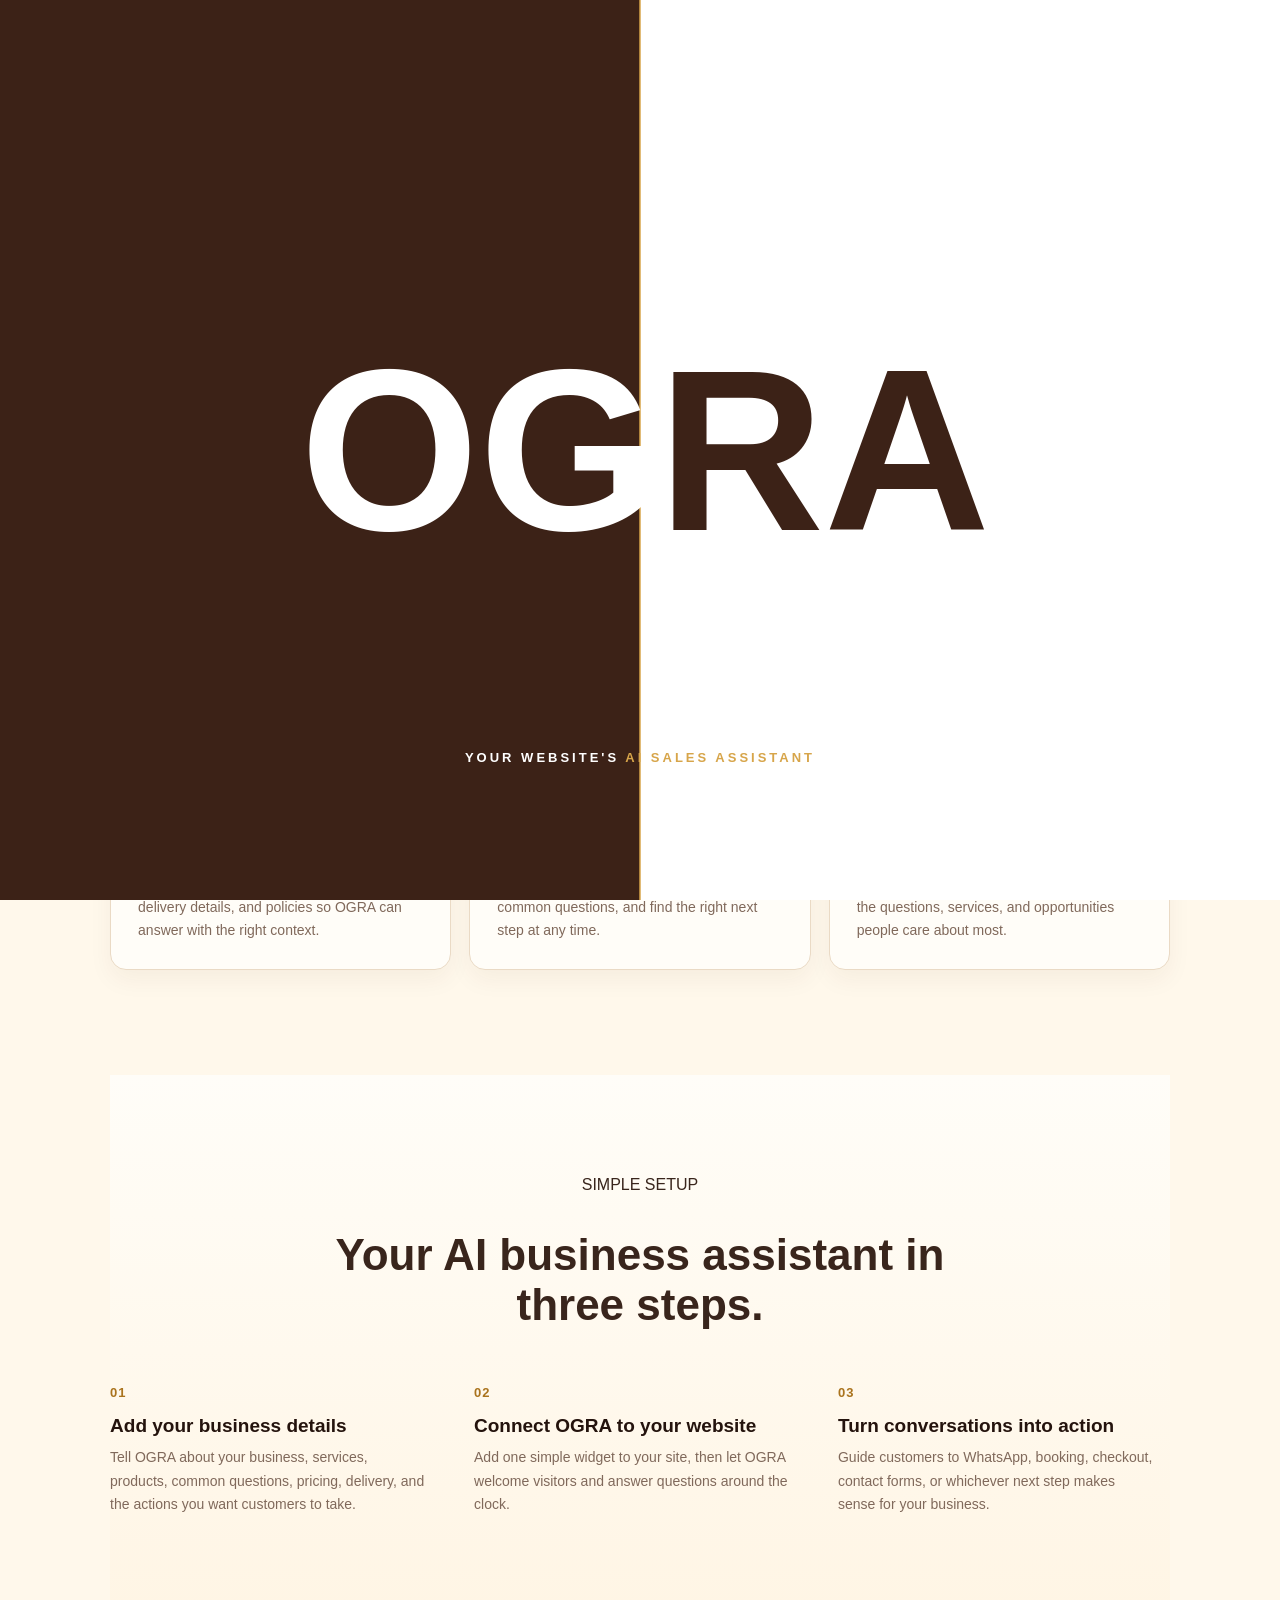
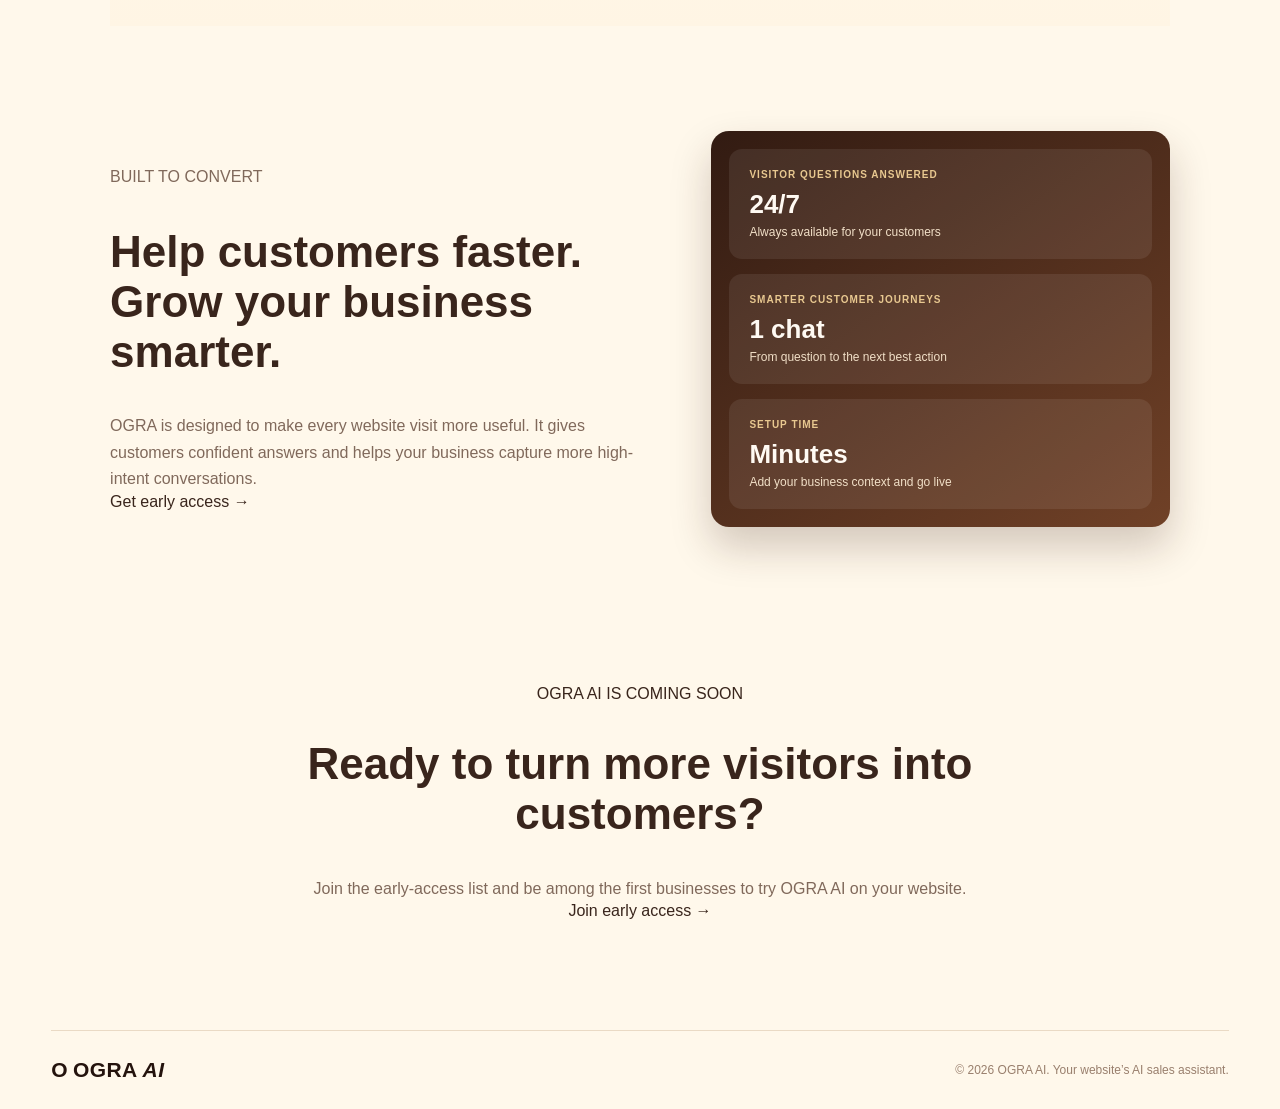
==== commit ed73c00b: "Update index.html" ====
--- a/index.html
+++ b/index.html
@@ -3,16 +3,12 @@
 <head>
   <meta charset="UTF-8">
   <meta name="viewport" content="width=device-width, initial-scale=1.0">
-
   <title>OGRA AI — Your Website Sales Assistant</title>
-
   <link rel="stylesheet" href="style.css">
   <link rel="icon" type="image/svg+xml" href="favicon.svg">
 </head>
 
 <body>
-
-  <!-- Split chocolate / white OGRA intro -->
   <div class="ogra-intro" id="ograIntro" aria-label="OGRA opening animation">
     <div class="intro-stage">
       <div class="intro-word" aria-label="OGRA">
@@ -28,7 +24,6 @@
     </div>
   </div>
 
-  <!-- Main OGRA landing page -->
   <div class="site-reveal">
     <header class="navbar">
       <a class="logo" href="#">
@@ -99,44 +94,8 @@
 
             <div class="chat-body">
               <div class="message bot-message">
-                Hi! I’m OGRA AI. I help businesses give website visitors instant answers.
-              </div>
-
-              <div class="message user-message">
-                What can OGRA do for my business?
-              </div>
-
-              <div class="message bot-message recommendation">
-                <strong>OGRA helps visitors take action.</strong>
-                <small>
-                  Answer FAQs · Explain services · Capture leads · Guide customers to WhatsApp, booking, or checkout
-                </small>
-                <button type="button" id="orderPreviewButton">
-                  Explore OGRA features →
-                </button>
-              </div>
-            </div>
-
-            <div class="chat-input-preview">
-              <span>Ask OGRA about your business...</span>
-              <b>➤</b>
-            </div>
-          </div>
-        </div>
-      </section>
-
-      <section class="business-strip">
-        <p>BUILT FOR ONLINE SHOPS, SERVICES, AND GROWING BUSINESSES</p>
-
-        <div class="business-types">
-          <span>Shop</span>
-          <span>Store</span>
-          <span>Brand</span>
-          <span>Service</span>
-        </div>
-      </section>
-
-      <section class="features section-space" id="features">
+                Hi! I’m OGRA AI.
+                      <section class="features section-space" id="features">
         <div class="section-title">
           <p class="eyebrow">SMARTER CUSTOMER CONVERSATIONS</p>
 
@@ -187,3 +146,119 @@
         <div class="steps-grid">
           <article class="step-card">
             <span class="step-number">01</span>
+            <h3>Add your business details</h3>
+            <p>
+              Tell OGRA about your business, services, products, common questions,
+              pricing, delivery, and the actions you want customers to take.
+            </p>
+          </article>
+
+          <article class="step-card">
+            <span class="step-number">02</span>
+            <h3>Connect OGRA to your website</h3>
+            <p>
+              Add one simple widget to your site, then let OGRA welcome visitors
+              and answer questions around the clock.
+            </p>
+          </article>
+
+          <article class="step-card">
+            <span class="step-number">03</span>
+            <h3>Turn conversations into action</h3>
+            <p>
+              Guide customers to WhatsApp, booking, checkout, contact forms, or
+              whichever next step makes sense for your business.
+            </p>
+          </article>
+        </div>
+      </section>
+            <section class="demo-section section-space" id="demo">
+        <div class="demo-copy">
+          <p class="eyebrow">BUILT TO CONVERT</p>
+
+          <h2>
+            Help customers faster.
+            <br>
+            Grow your business smarter.
+          </h2>
+
+          <p>
+            OGRA is designed to make every website visit more useful. It gives
+            customers confident answers and helps your business capture more
+            high-intent conversations.
+          </p>
+
+          <a class="button primary-button" href="mailto:hello@ogra.ai">
+            Get early access <span>→</span>
+          </a>
+        </div>
+
+        <aside class="stats-card" aria-label="OGRA AI results preview">
+          <div>
+            <small>VISITOR QUESTIONS ANSWERED</small>
+            <strong>24/7</strong>
+            <span>Always available for your customers</span>
+          </div>
+
+          <div>
+            <small>SMARTER CUSTOMER JOURNEYS</small>
+            <strong>1 chat</strong>
+            <span>From question to the next best action</span>
+          </div>
+
+          <div>
+            <small>SETUP TIME</small>
+            <strong>Minutes</strong>
+            <span>Add your business context and go live</span>
+          </div>
+        </aside>
+      </section>
+
+      <section class="early-access">
+        <p class="eyebrow">OGRA AI IS COMING SOON</p>
+
+        <h2>Ready to turn more visitors into customers?</h2>
+
+        <p>
+          Join the early-access list and be among the first businesses to try
+          OGRA AI on your website.
+        </p>
+
+        <a class="button secondary-button" href="mailto:hello@ogra.ai">
+          Join early access <span>→</span>
+        </a>
+      </section>
+    </main>
+
+    <footer>
+      <a class="logo" href="#">
+        <span class="logo-mark">O</span>
+        <span>OGRA</span>
+        <em>AI</em>
+      </a>
+
+      <p>© 2026 OGRA AI. Your website’s AI sales assistant.</p>
+    </footer>
+  </div>
+
+  <script>
+    window.addEventListener("load", function () {
+      const intro = document.getElementById("ograIntro");
+
+      setTimeout(function () {
+        if (intro) {
+          intro.classList.add("intro-finished");
+        }
+      }, 3000);
+    });
+
+    document.addEventListener("click", function (event) {
+      if (event.target && event.target.id === "orderPreviewButton") {
+        document.getElementById("features").scrollIntoView({
+          behavior: "smooth"
+        });
+      }
+    });
+  </script>
+</body>
+</html>
--- a/style.css
+++ b/style.css
@@ -1,10 +1,8 @@
 :root {
   --chocolate: #3c2217;
-  --deep-chocolate: #24130d;
+  --deep: #24130d;
   --gold: #d7a54a;
-  --soft-gold: #f4dfa3;
   --cream: #fff8eb;
-  --warm-white: #fffdf8;
   --text: #39251c;
   --muted: #80695b;
   --line: #eadac5;
@@ -31,26 +29,27 @@
   text-decoration: none;
 }
 
-button,
-input {
+button {
   font: inherit;
 }
 
 .site-reveal {
-  position: relative;
-  z-index: 1;
   min-height: 100vh;
   opacity: 0;
-  transform: translateY(18px);
-  filter: blur(8px);
-  transition: opacity 0.7s ease, transform 0.7s ease, filter 0.7s ease;
-  animation: site-reveal 0.7s ease 4.25s forwards;
+  transform: translateY(16px);
+  filter: blur(7px);
+  animation: reveal-site 0.7s ease 4.15s forwards;
+}
+
+.navbar,
+.hero,
+footer {
+  width: min(1180px, 92%);
+  margin: 0 auto;
 }
 
 .navbar {
-  width: min(1180px, 92%);
   min-height: 78px;
-  margin: 0 auto;
   display: flex;
   align-items: center;
   justify-content: space-between;
@@ -61,237 +60,441 @@
   display: inline-flex;
   align-items: center;
   gap: 5px;
-  color: var(--deep-chocolate);
+  color: var(--deep);
   font-size: 21px;
   font-weight: 800;
   letter-spacing: 0.4px;
 }
-
-.logo-mark {
-  width: 29px;
-  height: 29px;
-  display: inline-flex;
-  align-items: center;
+.business-strip {
+  padding: 25px 4%;
+  text-align: center;
+  background: #fffaf2;
+  border-top: 1px solid var(--line);
+  border-bottom: 1px solid var(--line);
+}
+
+.business-strip p {
+  margin: 0 0 16px;
+  color: #a8917d;
+  font-size: 10px;
+  font-weight: 800;
+  letter-spacing: 1.1px;
+}
+
+.business-types {
+  display: flex;
   justify-content: center;
-  border-radius: 9px;
-  color: var(--deep-chocolate);
-  background: linear-gradient(135deg, #f6df9a, var(--gold));
-  font-size: 15px;
-}
-
-.logo em {
-  color: #ae7920;
-  font-style: normal;
-}
-
-.nav-links {
-  display: flex;
-  align-items: center;
-  gap: 27px;
-  color: #725d51;
-  font-size: 14px;
-}
-
-.nav-links a:hover {
-  color: #a96e15;
-}
-
-.nav-button,
-.button {
-  display: inline-flex;
-  align-items: center;
-  justify-content: center;
-  gap: 8px;
-  border: 0;
-  border-radius: 10px;
-  padding: 13px 19px;
-  font-weight: 700;
-  cursor: pointer;
-  transition: transform 0.2s ease, background 0.2s ease, border 0.2s ease;
-}
-
-.nav-button,
-.primary-button {
-  color: #fffaf2;
-  background: linear-gradient(135deg, #4b2a1b, #704127);
-  box-shadow: 0 10px 22px rgba(73, 39, 21, 0.22);
-}
-
-.primary-button:hover,
-.nav-button:hover {
-  background: #27150e;
-  transform: translateY(-2px);
-}
-
-.secondary-button {
-  border: 1px solid #d9b978;
-  color: #5c351e;
-  background: #fffdf8;
-}
-
-.secondary-button:hover {
-  border-color: #a97019;
-  color: #9c6515;
-}
-
-.hero {
-  width: min(1180px, 92%);
-  min-height: 605px;
+  flex-wrap: wrap;
+  gap: 50px;
+  color: #ad987d;
+  font-size: 22px;
+  font-weight: 800;
+}
+
+.section-space {
+  width: min(1100px, 90%);
   margin: 0 auto;
-  display: grid;
-  grid-template-columns: 1.05fr 0.95fr;
-  align-items: center;
-  gap: 55px;
-  padding: 50px 0 78px;
-}
-
-.eyebrow {
-  margin: 0 0 14px;
-  color: #aa731d;
-  font-size: 12px;
-  font-weight: 800;
-  letter-spacing: 1.25px;
-}
-
-.hero h1,
+  padding: 105px 0;
+}
+
+.section-title {
+  max-width: 670px;
+  margin: 0 auto;
+  text-align: center;
+}
+
 .section-title h2,
 .demo-copy h2,
 .early-access h2 {
+  font-size: clamp(31px, 4vw, 44px);
+}
+
+.section-title > p:last-child,
+.demo-copy > p,
+.early-access > p:not(.eyebrow) {
+  margin: 17px auto 0;
+  color: var(--muted);
+  line-height: 1.65;
+}
+
+.feature-grid,
+.steps-grid {
+  display: grid;
+  grid-template-columns: repeat(3, 1fr);
+  gap: 18px;
+  margin-top: 46px;
+}
+
+.feature-card {
+  padding: 27px;
+  border: 1px solid var(--line);
+  border-radius: 16px;
+  background: #fffdf8;
+  box-shadow: 0 10px 25px rgba(69, 39, 22, 0.05);
+}
+
+.feature-icon {
+  width: 43px;
+  height: 43px;
+  display: grid;
+  place-items: center;
+  border-radius: 12px;
+  color: #8c5814;
+  background: #f8e8ba;
+  font-size: 20px;
+}
+
+.feature-card h3,
+.step-card h3 {
+  margin: 19px 0 9px;
+  color: var(--deep);
+  font-size: 18px;
+}
+
+.feature-card p,
+.step-card p {
   margin: 0;
-  color: var(--deep-chocolate);
-  line-height: 1.08;
-  letter-spacing: -1.6px;
-}
-
-.hero h1 {
-  max-width: 610px;
-  font-size: clamp(41px, 5.1vw, 64px);
-}
-
-.hero h1 span {
+  color: var(--muted);
+  font-size: 14px;
+  line-height: 1.65;
+}
+
+.how-it-works {
+  padding-top: 85px;
+  background: linear-gradient(180deg, #fffdf8, #fff5e4);
+}
+
+.steps-grid {
+  gap: 32px;
+  margin-top: 48px;
+}
+
+.step-card {
+  padding: 5px 15px 5px 0;
+}
+
+.step-number {
+  color: #aa731d;
+  font-size: 13px;
+  font-weight: 800;
+  letter-spacing: 1px;
+}
+
+.step-card h3 {
+  margin-top: 14px;
+  font-size: 19px;
+}
+
+.demo-section {
+  display: grid;
+  grid-template-columns: 1fr 0.85fr;
+  align-items: center;
+  gap: 62px;
+}
+
+.demo-copy > p {
+  margin-left: 0;
+}
+
+.demo-copy .primary-button {
+  margin-top: 26px;
+}
+
+.stats-card {
+  display: grid;
+  gap: 15px;
+  padding: 18px;
+  border-radius: 18px;
+  color: #fffaf3;
+  background: linear-gradient(145deg, #321b12, #704127);
+  box-shadow: 0 20px 40px rgba(55, 29, 17, 0.22);
+}
+
+.stats-card div {
+  padding: 20px;
+  border-radius: 13px;
+  background: rgba(255, 255, 255, 0.08);
+}
+
+.stats-card small,
+.stats-card strong,
+.stats-card span {
   display: block;
-  color: #b17618;
-}
-
-.hero-text {
-  max-width: 520px;
-  margin: 23px 0 28px;
-  color: var(--muted);
-  font-size: 18px;
-  line-height: 1.65;
-}
-
-.hero-actions {
+}
+
+.stats-card small {
+  color: #e8c890;
+  font-size: 10px;
+  font-weight: 800;
+  letter-spacing: 1px;
+}
+
+.stats-card strong {
+  margin: 9px 0 5px;
+  font-size: 26px;
+}
+
+.stats-card span {
+  color: #f1dfc7;
+  font-size: 12px;
+}
+
+.early-access {
+  width: min(900px, 90%);
+  margin: 0 auto;
+  padding: 37px 0 110px;
+  text-align: center;
+}
+
+.early-access .secondary-button {
+  margin-top: 23px;
+}
+
+footer {
+  padding: 27px 0;
   display: flex;
-  flex-wrap: wrap;
-  gap: 12px;
-}
-
-.hero-points {
-  display: flex;
-  flex-wrap: wrap;
-  gap: 17px;
-  margin-top: 28px;
-  color: #765e50;
-  font-size: 13px;
-}
-
-.hero-points span::first-letter {
-  color: var(--green);
-}
-
-.hero-preview {
-  min-height: 430px;
+  align-items: center;
+  justify-content: space-between;
+  gap: 15px;
+  border-top: 1px solid var(--line);
+}
+
+footer p {
+  margin: 0;
+  color: #997f6d;
+  font-size: 12px;
+}
+.ogra-intro {
+  position: fixed;
+  z-index: 9999;
+  inset: 0;
+  display: grid;
+  place-items: center;
+  overflow: hidden;
+  background: linear-gradient(
+    90deg,
+    var(--chocolate) 0%,
+    var(--chocolate) 50%,
+    #ffffff 50%,
+    #ffffff 100%
+  );
+  transition: opacity 0.65s ease, visibility 0.65s ease;
+}
+
+.ogra-intro::before {
+  content: "";
+  position: absolute;
+  top: 0;
+  bottom: 0;
+  left: calc(50% - 1px);
+  width: 2px;
+  background: rgba(215, 165, 74, 0.75);
+}
+
+.intro-stage {
   position: relative;
+  z-index: 1;
+  display: grid;
+  place-items: center;
+  width: min(92vw, 1000px);
+  height: 100%;
+}
+
+.intro-word {
   display: flex;
   align-items: center;
   justify-content: center;
-}
-
-.blue-orb {
+  gap: clamp(0px, 0.8vw, 12px);
+  font-size: clamp(88px, 19vw, 230px);
+  font-weight: 900;
+  letter-spacing: clamp(-10px, -1.4vw, -3px);
+  line-height: 0.9;
+}
+
+.intro-letter {
+  display: inline-block;
+  opacity: 0;
+  transform: translateY(115vh);
+  animation: letter-rise 0.85s cubic-bezier(0.16, 0.85, 0.3, 1) forwards;
+}
+
+.intro-letter:nth-child(1),
+.intro-letter:nth-child(2) {
+  color: #ffffff;
+}
+
+.intro-letter:nth-child(3),
+.intro-letter:nth-child(4) {
+  color: var(--chocolate);
+}
+
+.intro-letter:nth-child(1) {
+  animation-delay: 0.15s;
+}
+
+.intro-letter:nth-child(2) {
+  animation-delay: 0.38s;
+}
+
+.intro-letter:nth-child(3) {
+  animation-delay: 0.61s;
+}
+
+.intro-letter:nth-child(4) {
+  animation-delay: 0.84s;
+}
+
+.intro-tagline {
   position: absolute;
-  border-radius: 50%;
-  filter: blur(5px);
-}
-
-.orb-one {
-  width: 258px;
-  height: 258px;
-  top: 2%;
-  left: 2%;
-  background: rgba(222, 174, 83, 0.24);
-}
-
-.orb-two {
-  width: 185px;
-  height: 185px;
-  right: 1%;
-  bottom: 4%;
-  background: rgba(136, 83, 44, 0.15);
-}
-
-.chat-preview {
-  width: min(100%, 414px);
-  position: relative;
-  z-index: 1;
-  overflow: hidden;
-  border: 1px solid #ead8bd;
-  border-radius: 20px;
-  background: var(--warm-white);
-  box-shadow: 0 27px 60px rgba(76, 43, 24, 0.18);
-}
-
-.chat-header {
-  display: flex;
-  align-items: center;
-  justify-content: space-between;
-  padding: 18px;
-  color: #fffaf3;
-  background: linear-gradient(130deg, #392016, #704127);
-}
-
-.chat-brand {
-  display: flex;
-  align-items: center;
-  gap: 10px;
-}
-
-.bot-icon {
-  width: 40px;
-  height: 40px;
-  display: grid;
-  place-items: center;
-  border-radius: 13px;
-  color: #3a2114;
-  background: #f5d783;
-  font-size: 20px;
-}
-
-.chat-brand strong,
-.chat-brand small {
-  display: block;
-}
-
-.chat-brand small {
-  margin-top: 3px;
-  color: #efd1a5;
-  font-size: 11px;
-}
-
-.more-icon {
-  color: #efd1a5;
-  letter-spacing: 2px;
-}
-
-.chat-body {
-  min-height: 268px;
-  padding: 18px;
-  background: #fff8ed;
-}
-
-.message {
-  width: fit-content;
-  max-width: 89%;
-  margin-bottom: 13px;
-  padding: 11px 13px;
-  border-ra
+  bottom: 15%;
+  left: 50%;
+  width: min(90vw, 680px);
+  margin: 0;
+  opacity: 0;
+  color: #ffffff;
+  transform: translateX(-50%) translateY(15px);
+  text-align: center;
+  font-size: clamp(9px, 1.2vw, 13px);
+  font-weight: 800;
+  letter-spacing: 3px;
+  animation: tagline-rise 0.45s ease 1.75s forwards;
+}
+
+.intro-tagline span {
+  color: var(--gold);
+}
+
+.ogra-intro.intro-finished {
+  opacity: 0;
+  visibility: hidden;
+  pointer-events: none;
+}
+
+@keyframes letter-rise {
+  0% {
+    opacity: 0;
+    transform: translateY(115vh) scale(0.88);
+  }
+
+  70% {
+    opacity: 1;
+    transform: translateY(-10px) scale(1.025);
+  }
+
+  100% {
+    opacity: 1;
+    transform: translateY(0) scale(1);
+  }
+}
+
+@keyframes tagline-rise {
+  to {
+    opacity: 1;
+    transform: translateX(-50%) translateY(0);
+  }
+}
+
+@keyframes reveal-site {
+  to {
+    opacity: 1;
+    transform: translateY(0);
+    filter: blur(0);
+  }
+}
+
+@media (max-width: 800px) {
+  .nav-links {
+    display: none;
+  }
+
+  .hero,
+  .demo-section,
+  .feature-grid,
+  .steps-grid {
+    grid-template-columns: 1fr;
+  }
+
+  .hero {
+    padding-top: 38px;
+  }
+
+  .hero-preview {
+    min-height: 375px;
+  }
+
+  .feature-card,
+  .step-card {
+    width: 100%;
+    max-width: 500px;
+    margin: 0 auto;
+  }
+
+  .intro-word {
+    font-size: clamp(70px, 20vw, 150px);
+  }
+}
+
+@media (max-width: 500px) {
+  .navbar {
+    min-height: 68px;
+  }
+
+  .nav-button {
+    padding: 9px 11px;
+    font-size: 12px;
+  }
+
+  .hero h1 {
+    font-size: 40px;
+  }
+
+  .hero-text {
+    font-size: 16px;
+  }
+
+  .hero-points {
+    gap: 10px;
+    font-size: 12px;
+  }
+
+  .business-types {
+    gap: 20px;
+    font-size: 17px;
+  }
+
+  footer {
+    flex-direction: column;
+    align-items: flex-start;
+  }
+
+  .intro-word {
+    font-size: clamp(58px, 20vw, 100px);
+    letter-spacing: -5px;
+  }
+
+  .intro-tagline {
+    bottom: 10%;
+    font-size: 8px;
+    letter-spacing: 1.3px;
+  }
+}
+
+@media (prefers-reduced-motion: reduce) {
+  .ogra-intro {
+    display: none;
+  }
+
+  .site-reveal {
+    opacity: 1;
+    transform: none;
+    filter: none;
+    animation: none;
+  }
+}
+.site-reveal {
+  min-height: 100vh !important;
+  opacity: 1 !important;
+  transform: none !important;
+  filter: none !important;
+  animation: none !important;
+}
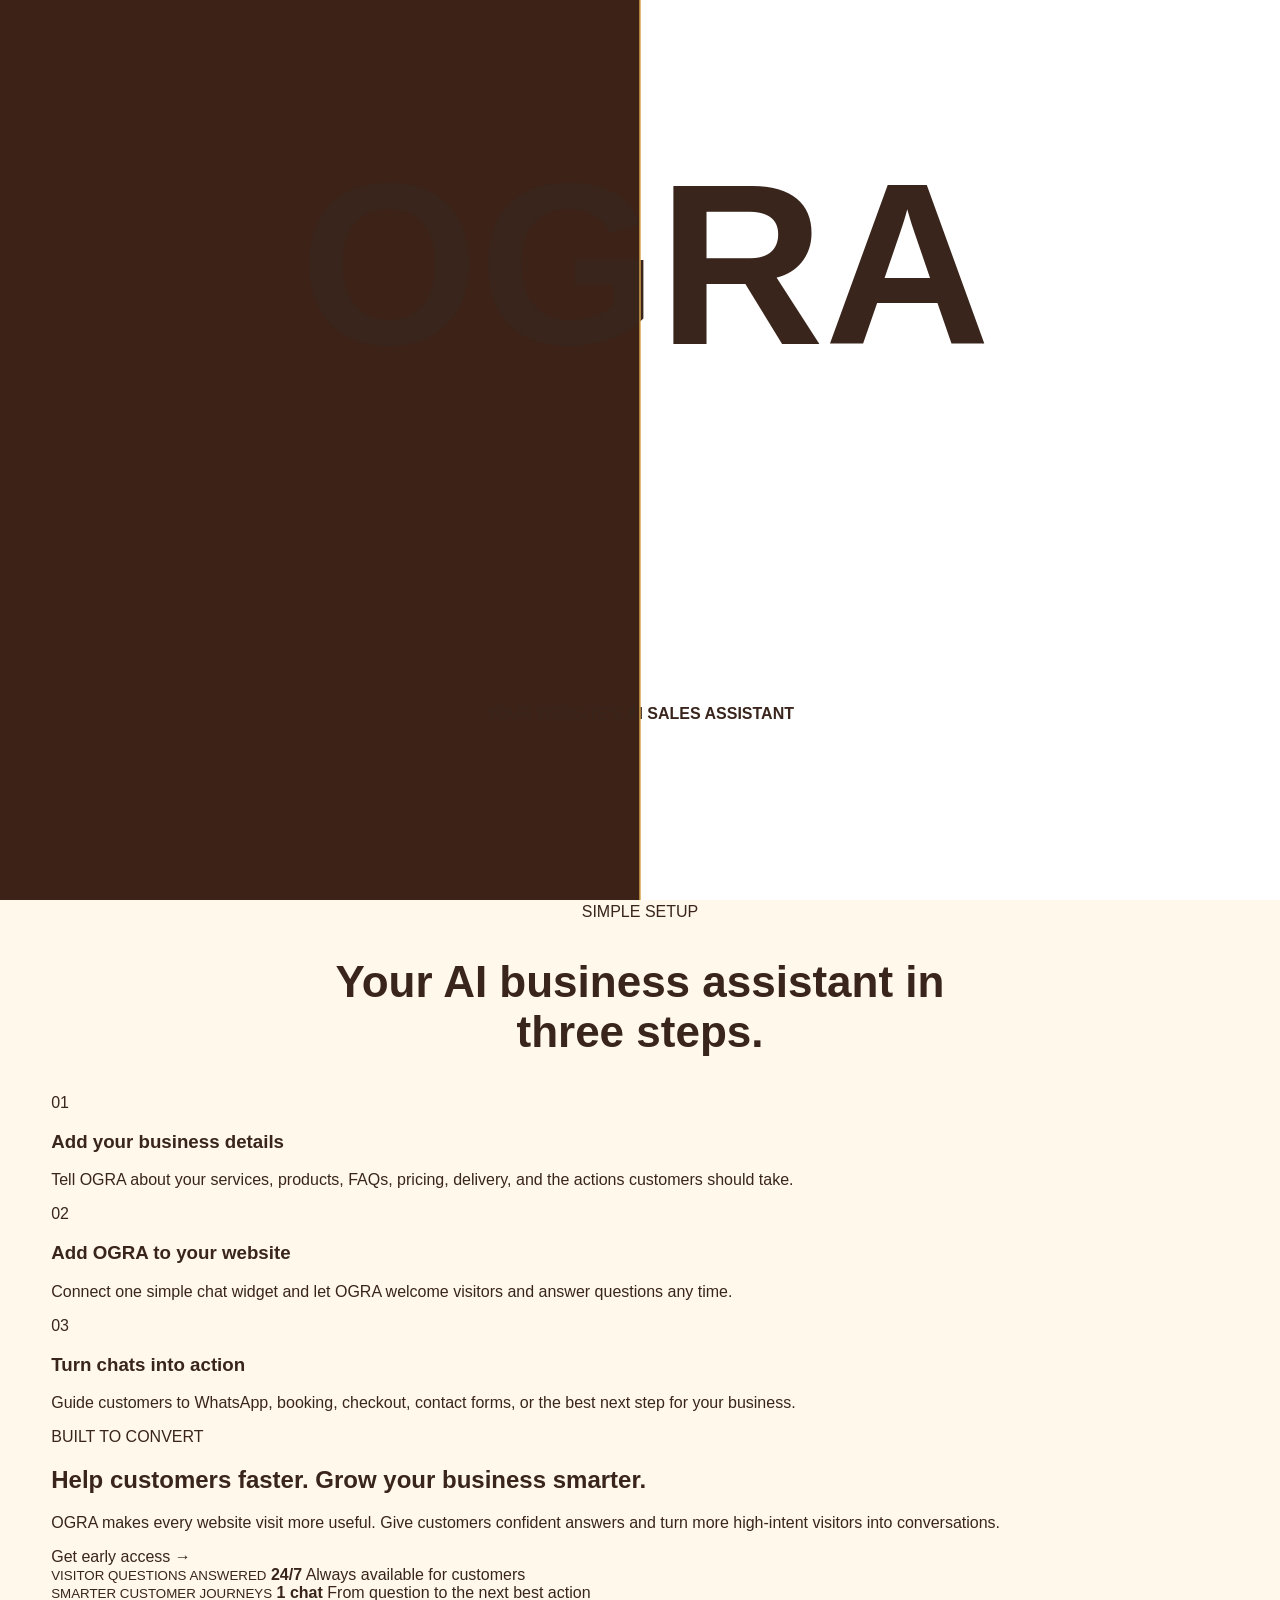
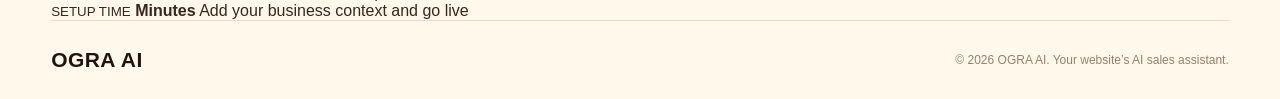
==== commit d7da5c07: "Update index.html" ====
--- a/index.html
+++ b/index.html
@@ -5,260 +5,191 @@
   <meta name="viewport" content="width=device-width, initial-scale=1.0">
   <title>OGRA AI — Your Website Sales Assistant</title>
   <link rel="stylesheet" href="style.css">
-  <link rel="icon" type="image/svg+xml" href="favicon.svg">
 </head>
 
 <body>
-  <div class="ogra-intro" id="ograIntro" aria-label="OGRA opening animation">
-    <div class="intro-stage">
-      <div class="intro-word" aria-label="OGRA">
-        <span class="intro-letter">O</span>
-        <span class="intro-letter">G</span>
-        <span class="intro-letter">R</span>
-        <span class="intro-letter">A</span>
+  <div class="ogra-intro" id="ograIntro">
+    <div class="intro-word">
+      <span>O</span>
+      <span>G</span>
+      <span>R</span>
+      <span>A</span>
+    </div>
+    <p>YOUR WEBSITE'S <b>AI SALES ASSISTANT</b></p>
+  </div>
+
+  <header class="navbar">
+    <a href="#" class="logo">OGRA <span>AI</span></a>
+
+    <nav>
+      <a href="#features">Features</a>
+      <a href="#how">How it works</a>
+      <a href="#demo">Demo</a>
+    </nav>
+
+    <a href="#demo" class="nav-button">Try demo</a>
+  </header>
+
+  <main>
+    <section class="hero">
+      <div class="hero-copy">
+        <p class="eyebrow">YOUR WEBSITE'S AI SALES ASSISTANT</p>
+
+        <h1>
+          Turn visitor questions
+          <span>into more sales.</span>
+        </h1>
+
+        <p class="hero-text">
+          OGRA AI helps businesses answer visitor questions, explain services,
+          capture leads, and guide customers toward WhatsApp, booking, checkout,
+          or the next best step.
+        </p>
+
+        <div class="hero-actions">
+          <a href="#demo" class="button primary">Try live demo →</a>
+          <a href="#how" class="button secondary">See how it works</a>
+        </div>
+
+        <div class="hero-points">
+          <span>✓ Instant answers</span>
+          <span>✓ Smart guidance</span>
+          <span>✓ Available 24/7</span>
+        </div>
       </div>
 
-      <p class="intro-tagline">
-        YOUR WEBSITE'S <span>AI SALES ASSISTANT</span>
-      </p>
-    </div>
-  </div>
+      <div class="chat-card">
+        <div class="chat-top">
+          <div>
+            <strong>◉ OGRA AI</strong>
+            <small>Online now</small>
+          </div>
+          <span>•••</span>
+        </div>
+    <section class="section" id="features">
+      <div class="section-title">
+        <p class="eyebrow">SMARTER CUSTOMER CONVERSATIONS</p>
+        <h2>Everything your website needs to help customers faster.</h2>
+        <p>
+          OGRA gives visitors useful, instant answers while helping your business
+          learn what customers care about most.
+        </p>
+      </div>
 
-  <div class="site-reveal">
-    <header class="navbar">
-      <a class="logo" href="#">
-        <span class="logo-mark">O</span>
-        <span>OGRA</span>
-        <em>AI</em>
-      </a>
+      <div class="cards">
+        <article class="card">
+          <div class="icon">✦</div>
+          <h3>Business-aware answers</h3>
+          <p>
+            Add your services, products, FAQs, pricing, delivery details, and
+            policies so OGRA can answer with the right context.
+          </p>
+        </article>
 
-      <nav class="nav-links">
-        <a href="#features">Features</a>
-        <a href="#how-it-works">How it works</a>
-        <a href="#demo">Demo</a>
-      </nav>
+        <article class="card">
+          <div class="icon">◌</div>
+          <h3>Instant customer support</h3>
+          <p>
+            Help visitors understand your offer, solve common questions, and
+            find the right next step at any time.
+          </p>
+        </article>
 
-      <a class="nav-button" href="#demo">Try demo</a>
-    </header>
+        <article class="card">
+          <div class="icon">↗</div>
+          <h3>Leads and insights</h3>
+          <p>
+            Capture high-intent customers and discover the questions and
+            opportunities people care about most.
+          </p>
+        </article>
+      </div>
+    </section>
 
-    <main>
-      <section class="hero">
-        <div class="hero-copy">
-          <p class="eyebrow">YOUR WEBSITE'S AI SALES ASSISTANT</p>
+    <section class="section soft" id="how">
+      <div class="section-title">
+        <p class="eyebrow">SIMPLE SETUP</p>
+        <h2>Your AI business assistant in three steps.</h2>
+      </div>
 
-          <h1>
-            Turn visitor questions
-            <span>into more sales.</span>
-          </h1>
+      <div class="steps">
+        <article>
+          <span>01</span>
+          <h3>Add your business details</h3>
+          <p>
+            Tell OGRA about your services, products, FAQs, pricing, delivery,
+            and the actions customers should take.
+          </p>
+        </article>
 
-          <p class="hero-text">
-            OGRA AI helps businesses answer visitor questions, explain services,
-            capture leads, and guide customers toward WhatsApp, booking, checkout,
-            or the next best step.
+        <article>
+          <span>02</span>
+          <h3>Add OGRA to your website</h3>
+          <p>
+            Connect one simple chat widget and let OGRA welcome visitors and
+            answer questions any time.
           </p>
+        </article>
 
-          <div class="hero-actions">
-            <a class="button primary-button" href="#demo">
-              Try live demo <span>→</span>
-            </a>
+        <article>
+          <span>03</span>
+          <h3>Turn chats into action</h3>
+          <p>
+            Guide customers to WhatsApp, booking, checkout, contact forms, or
+            the best next step for your business.
+          </p>
+        </article>
+      </div>
+    </section>
+            <section class="section demo" id="demo">
+      <div>
+        <p class="eyebrow">BUILT TO CONVERT</p>
+        <h2>Help customers faster. Grow your business smarter.</h2>
 
-            <a class="button secondary-button" href="#how-it-works">
-              See how it works
-            </a>
-          </div>
+        <p class="demo-text">
+          OGRA makes every website visit more useful. Give customers confident
+          answers and turn more high-intent visitors into conversations.
+        </p>
 
-          <div class="hero-points">
-            <span>✓ Instant business answers</span>
-            <span>✓ Smart customer guidance</span>
-            <span>✓ 24/7 availability</span>
-          </div>
+        <a href="mailto:hello@ogra.ai" class="button primary">
+          Get early access →
+        </a>
+      </div>
+
+      <aside class="stats">
+        <div>
+          <small>VISITOR QUESTIONS ANSWERED</small>
+          <strong>24/7</strong>
+          <span>Always available for customers</span>
         </div>
 
-        <div class="hero-preview">
-          <div class="blue-orb orb-one"></div>
-          <div class="blue-orb orb-two"></div>
-
-          <div class="chat-preview">
-            <div class="chat-header">
-              <div class="chat-brand">
-                <span class="bot-icon">◉</span>
-
-                <div>
-                  <strong>OGRA AI</strong>
-                  <small>Online now</small>
-                </div>
-              </div>
-
-              <span class="more-icon">•••</span>
-            </div>
-
-            <div class="chat-body">
-              <div class="message bot-message">
-                Hi! I’m OGRA AI.
-                      <section class="features section-space" id="features">
-        <div class="section-title">
-          <p class="eyebrow">SMARTER CUSTOMER CONVERSATIONS</p>
-
-          <h2>Everything your website needs to help customers faster.</h2>
-
-          <p>
-            OGRA gives visitors useful, instant answers while helping your business
-            learn what customers care about most.
-          </p>
+        <div>
+          <small>SMARTER CUSTOMER JOURNEYS</small>
+          <strong>1 chat</strong>
+          <span>From question to the next best action</span>
         </div>
 
-        <div class="feature-grid">
-          <article class="feature-card">
-            <div class="feature-icon">✦</div>
-            <h3>Business-aware answers</h3>
-            <p>
-              Add your services, products, FAQs, pricing, delivery details, and
-              policies so OGRA can answer with the right context.
-            </p>
-          </article>
+        <div>
+          <small>SETUP TIME</small>
+          <strong>Minutes</strong>
+          <span>Add your business context and go live</span>
+        </div>
+      </aside>
+    </section>
+  </main>
 
-          <article class="feature-card">
-            <div class="feature-icon">◌</div>
-            <h3>Instant customer support</h3>
-            <p>
-              Help visitors understand your offer, solve common questions, and
-              find the right next step at any time.
-            </p>
-          </article>
-
-          <article class="feature-card">
-            <div class="feature-icon">↗</div>
-            <h3>Leads and insights</h3>
-            <p>
-              Capture high-intent customers and discover the questions, services,
-              and opportunities people care about most.
-            </p>
-          </article>
-        </div>
-      </section>
-
-      <section class="how-it-works section-space" id="how-it-works">
-        <div class="section-title">
-          <p class="eyebrow">SIMPLE SETUP</p>
-          <h2>Your AI business assistant in three steps.</h2>
-        </div>
-
-        <div class="steps-grid">
-          <article class="step-card">
-            <span class="step-number">01</span>
-            <h3>Add your business details</h3>
-            <p>
-              Tell OGRA about your business, services, products, common questions,
-              pricing, delivery, and the actions you want customers to take.
-            </p>
-          </article>
-
-          <article class="step-card">
-            <span class="step-number">02</span>
-            <h3>Connect OGRA to your website</h3>
-            <p>
-              Add one simple widget to your site, then let OGRA welcome visitors
-              and answer questions around the clock.
-            </p>
-          </article>
-
-          <article class="step-card">
-            <span class="step-number">03</span>
-            <h3>Turn conversations into action</h3>
-            <p>
-              Guide customers to WhatsApp, booking, checkout, contact forms, or
-              whichever next step makes sense for your business.
-            </p>
-          </article>
-        </div>
-      </section>
-            <section class="demo-section section-space" id="demo">
-        <div class="demo-copy">
-          <p class="eyebrow">BUILT TO CONVERT</p>
-
-          <h2>
-            Help customers faster.
-            <br>
-            Grow your business smarter.
-          </h2>
-
-          <p>
-            OGRA is designed to make every website visit more useful. It gives
-            customers confident answers and helps your business capture more
-            high-intent conversations.
-          </p>
-
-          <a class="button primary-button" href="mailto:hello@ogra.ai">
-            Get early access <span>→</span>
-          </a>
-        </div>
-
-        <aside class="stats-card" aria-label="OGRA AI results preview">
-          <div>
-            <small>VISITOR QUESTIONS ANSWERED</small>
-            <strong>24/7</strong>
-            <span>Always available for your customers</span>
-          </div>
-
-          <div>
-            <small>SMARTER CUSTOMER JOURNEYS</small>
-            <strong>1 chat</strong>
-            <span>From question to the next best action</span>
-          </div>
-
-          <div>
-            <small>SETUP TIME</small>
-            <strong>Minutes</strong>
-            <span>Add your business context and go live</span>
-          </div>
-        </aside>
-      </section>
-
-      <section class="early-access">
-        <p class="eyebrow">OGRA AI IS COMING SOON</p>
-
-        <h2>Ready to turn more visitors into customers?</h2>
-
-        <p>
-          Join the early-access list and be among the first businesses to try
-          OGRA AI on your website.
-        </p>
-
-        <a class="button secondary-button" href="mailto:hello@ogra.ai">
-          Join early access <span>→</span>
-        </a>
-      </section>
-    </main>
-
-    <footer>
-      <a class="logo" href="#">
-        <span class="logo-mark">O</span>
-        <span>OGRA</span>
-        <em>AI</em>
-      </a>
-
-      <p>© 2026 OGRA AI. Your website’s AI sales assistant.</p>
-    </footer>
-  </div>
+  <footer>
+    <a href="#" class="logo">OGRA <span>AI</span></a>
+    <p>© 2026 OGRA AI. Your website’s AI sales assistant.</p>
+  </footer>
 
   <script>
     window.addEventListener("load", function () {
-      const intro = document.getElementById("ograIntro");
-
       setTimeout(function () {
-        if (intro) {
-          intro.classList.add("intro-finished");
-        }
-      }, 3000);
-    });
-
-    document.addEventListener("click", function (event) {
-      if (event.target && event.target.id === "orderPreviewButton") {
-        document.getElementById("features").scrollIntoView({
-          behavior: "smooth"
-        });
-      }
+        document.getElementById("ograIntro").classList.add("hide-intro");
+      }, 2500);
     });
   </script>
 </body>
 </html>
+        <div class="chat-body">
